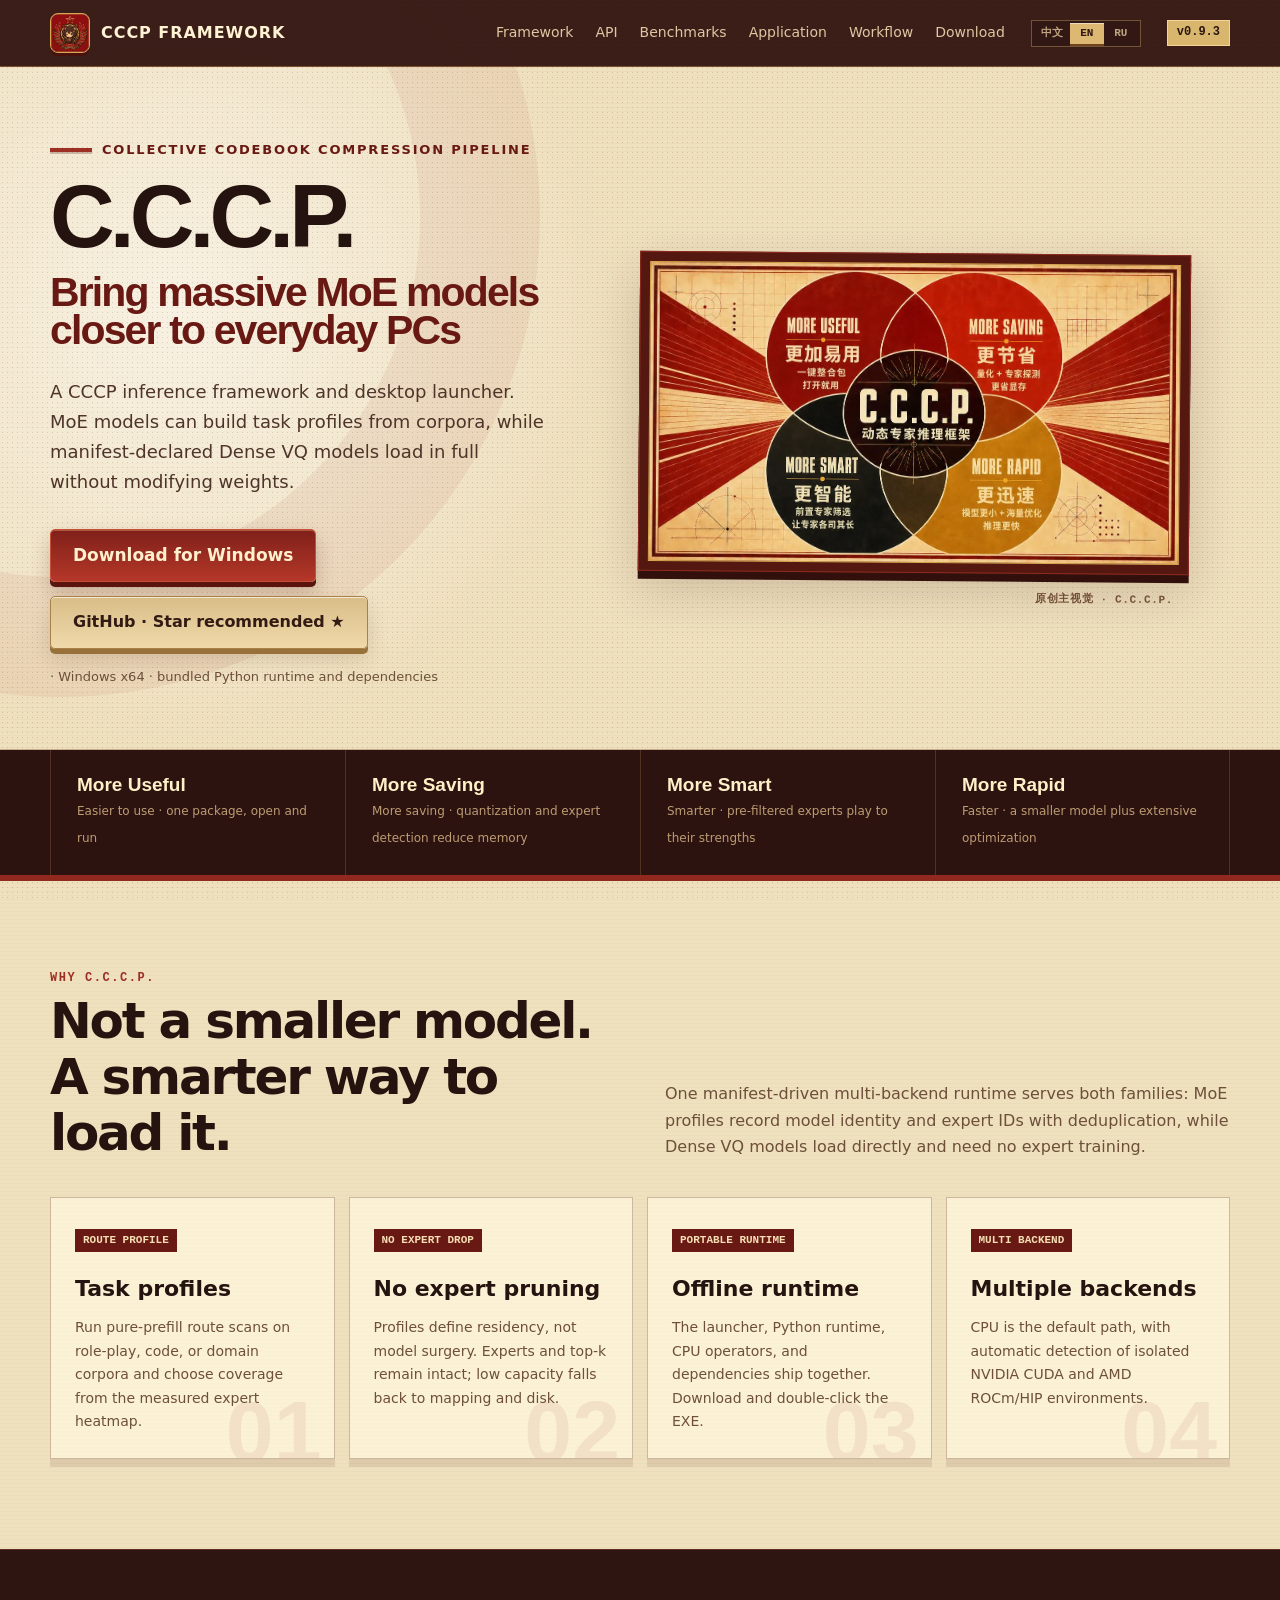
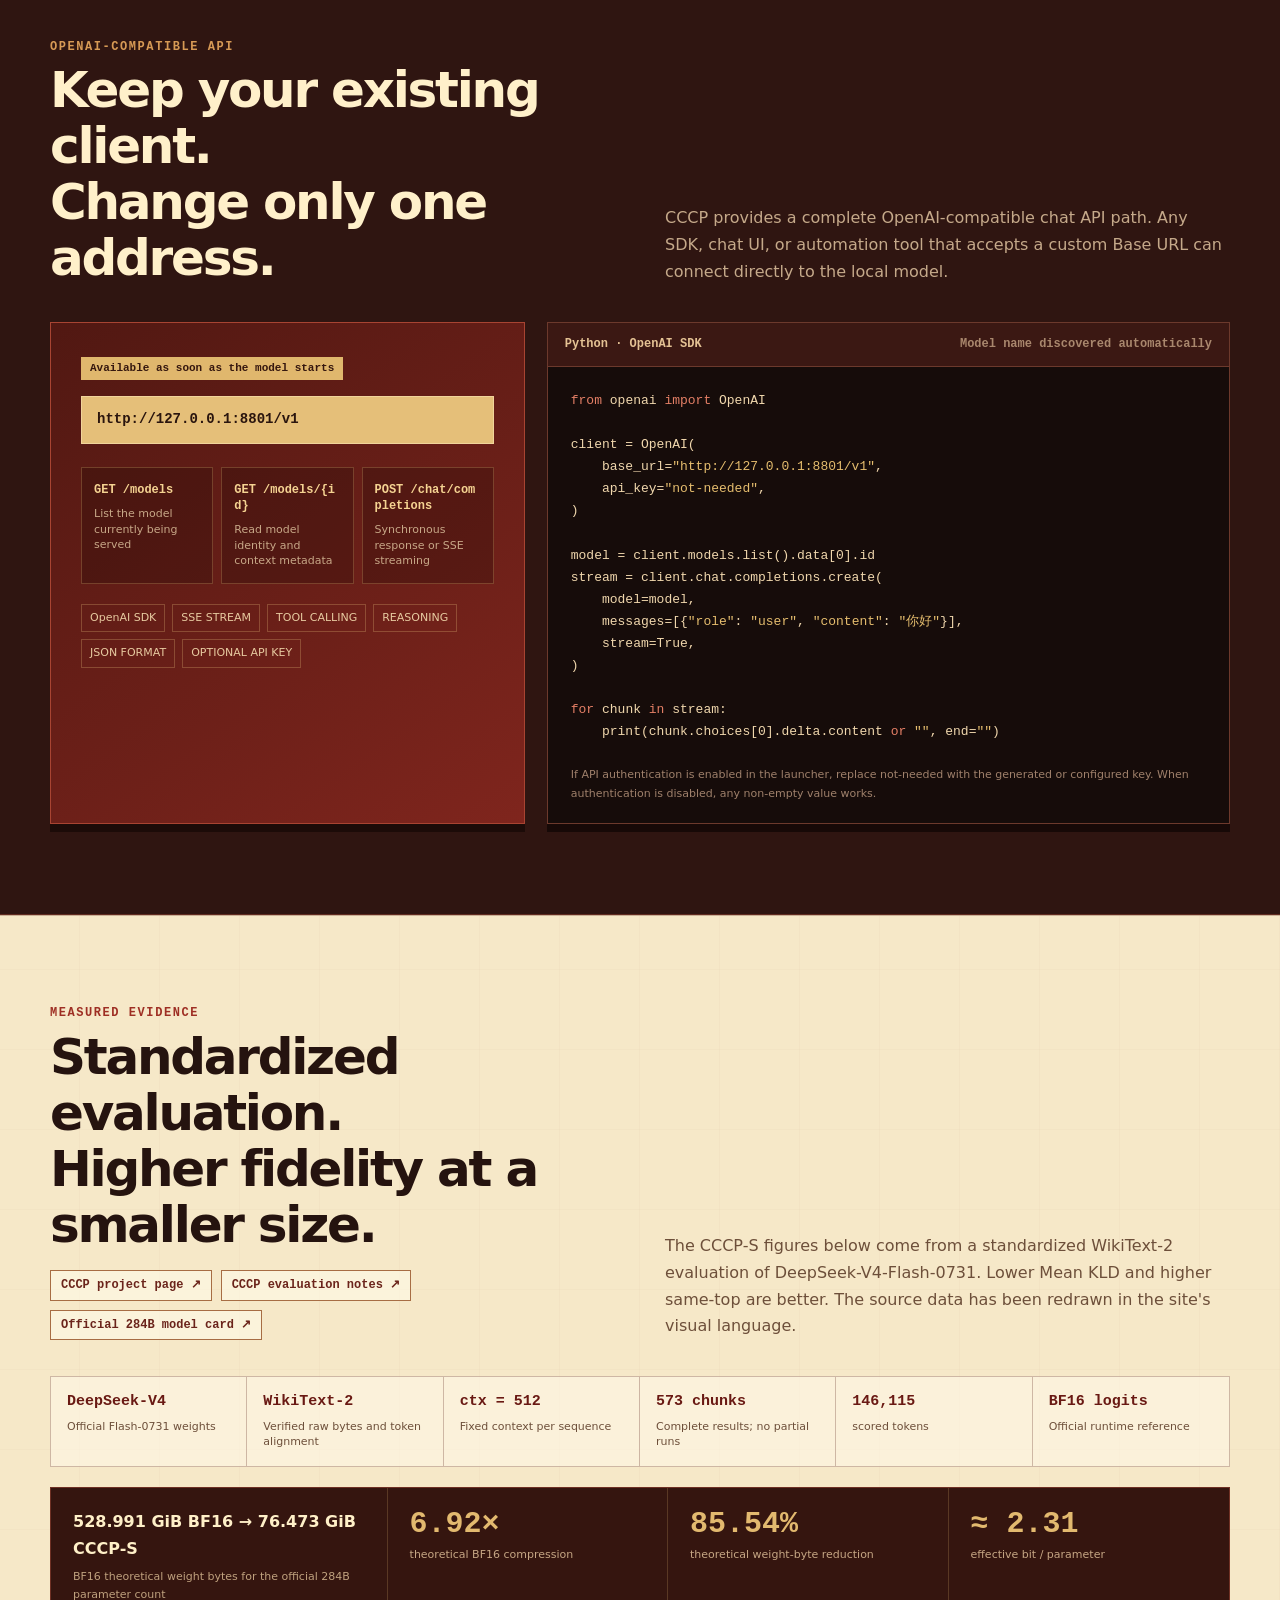
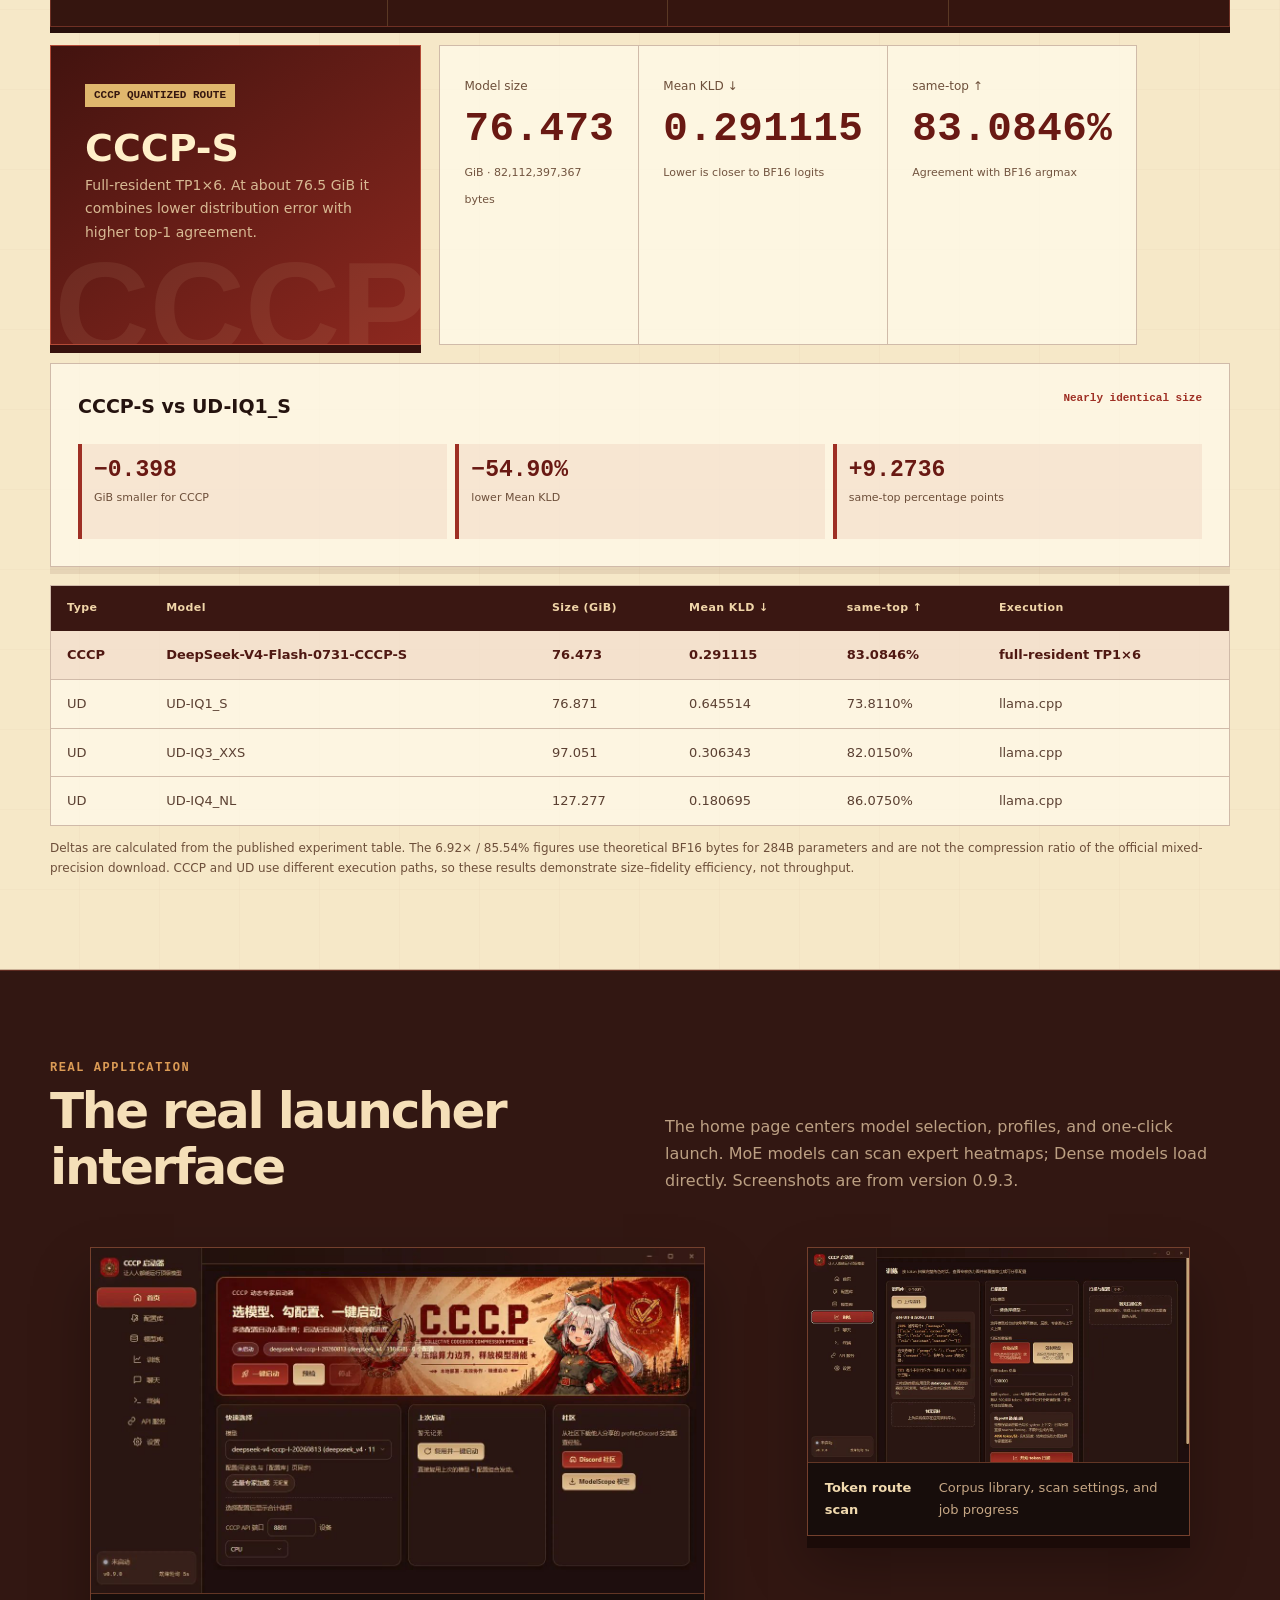
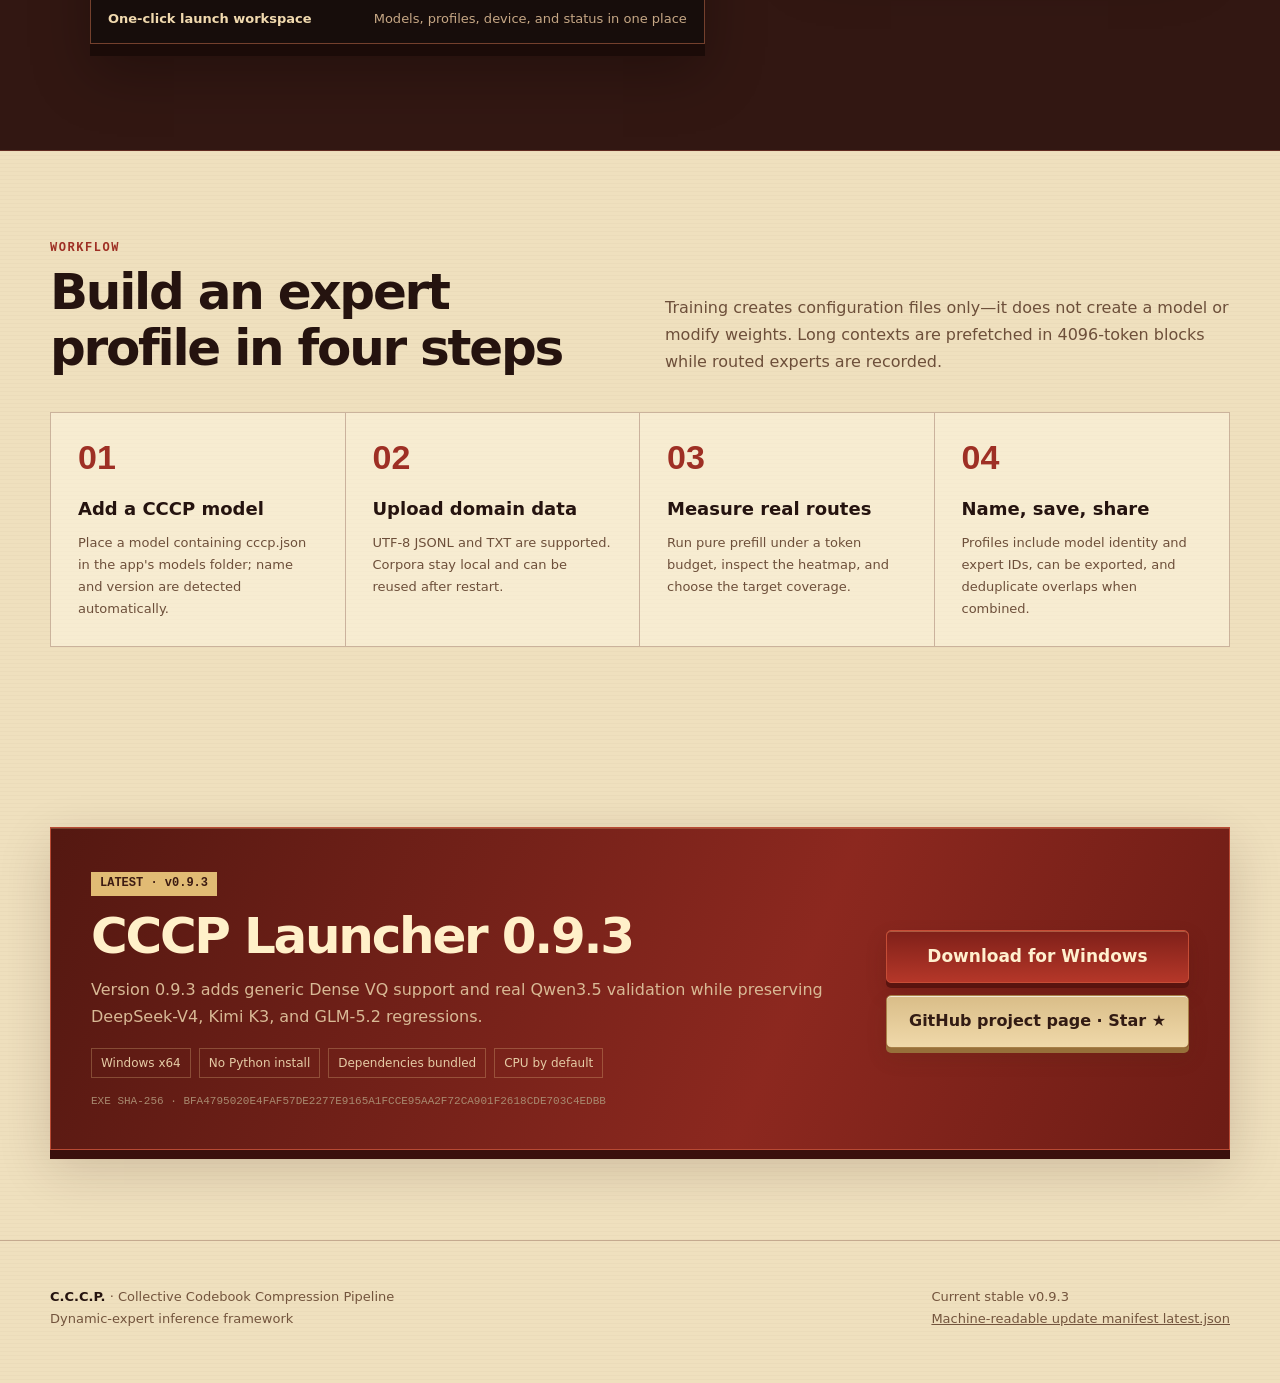
==== 官网/index.html @ 0f13b061 "feat: add manifest-driven dense VQ runtime and 0.9.3 release" ====
<!doctype html>
<html lang="zh-CN">
<head>
  <meta charset="utf-8">
  <meta name="viewport" content="width=device-width,initial-scale=1">
  <meta name="theme-color" content="#7c2018">
  <meta name="description" content="CCCP 动态专家推理框架：让低端设备更高效地运行大型 MoE 模型。">
  <link rel="icon" type="image/png" href="./assets/cccp-icon.png">
  <title>CCCP · 动态专家推理框架</title>
  <style>
    :root {
      --paper: #efe0be;
      --paper-2: #dfc793;
      --ink: #25130f;
      --muted: #6d4f3a;
      --red: #9e2f24;
      --red-dark: #691913;
      --red-bright: #bb3c2d;
      --gold: #c99a43;
      --line: rgba(91, 33, 24, .28);
      --panel: rgba(255, 247, 222, .72);
      --shadow: 0 18px 48px rgba(54, 20, 14, .18);
    }
    * { box-sizing: border-box; }
    html { scroll-behavior: smooth; }
    body {
      margin: 0;
      position: relative;
      isolation: isolate;
      color: var(--ink);
      background:
        radial-gradient(circle at 14% 5%, rgba(255,255,255,.58), transparent 27rem),
        repeating-linear-gradient(0deg, rgba(75,34,21,.024) 0 1px, transparent 1px 4px),
        var(--paper);
      font-family: "Microsoft YaHei UI", "PingFang SC", "Noto Sans CJK SC", system-ui, sans-serif;
      line-height: 1.68;
      min-width: 320px;
    }
    body::before {
      content: "";
      position: fixed;
      inset: 0;
      pointer-events: none;
      opacity: .18;
      background-image: radial-gradient(#5b2b20 .45px, transparent .7px);
      background-size: 5px 5px;
      mix-blend-mode: multiply;
      z-index: 0;
    }
    body > * { position: relative; z-index: 1; }
    a { color: inherit; }
    img { display: block; max-width: 100%; height: auto; }
    button, a { -webkit-tap-highlight-color: transparent; }
    .wrap { width: min(1180px, calc(100% - 40px)); margin: 0 auto; }
    .topbar {
      position: sticky;
      top: 0;
      z-index: 10;
      color: #fff3d4;
      background: rgba(48, 18, 14, .94);
      border-bottom: 1px solid rgba(212, 157, 75, .42);
      backdrop-filter: blur(14px);
    }
    .topbar .wrap { height: 66px; display: flex; align-items: center; gap: 26px; }
    .brand { display: flex; align-items: center; gap: 11px; font-weight: 900; letter-spacing: .06em; text-decoration: none; }
    .brand-icon { width: 40px; height: 40px; object-fit: cover; border-radius: 8px; border: 1px solid #d6a659; box-shadow: inset 0 1px #e8a26b, 0 3px 0 #48110e; }
    .nav { display: flex; gap: 22px; margin-left: auto; }
    .nav a { color: #dec7a2; font-size: 14px; text-decoration: none; }
    .nav a:hover { color: #fff4d6; }
    .top-version { color: #2b170f; background: #d9b66e; border: 1px solid #f2d496; padding: 4px 9px; font: 700 12px/1.3 ui-monospace, monospace; }
    .lang-switch { display: flex; padding: 2px; border: 1px solid rgba(217,182,110,.38); background: rgba(0,0,0,.16); }
    .lang-btn { min-width: 34px; padding: 5px 7px; border: 0; color: #bfa481; background: transparent; font: 800 11px/1 ui-monospace, monospace; cursor: pointer; }
    .lang-btn:hover { color: #fff0c8; }
    .lang-btn.active { color: #32160f; background: #ddb873; box-shadow: inset 0 1px rgba(255,255,255,.5), 0 2px 0 #71431f; }

    .hero { position: relative; isolation: isolate; overflow: hidden; padding: 72px 0 62px; border-bottom: 1px solid var(--line); }
    .hero::after {
      content: ""; position: absolute; width: 720px; height: 720px; left: -420px; top: -330px;
      z-index: 0; border-radius: 50%; border: 120px solid rgba(158,47,36,.07); pointer-events: none;
    }
    .hero-grid { position: relative; z-index: 1; display: grid; grid-template-columns: .88fr 1.12fr; align-items: center; gap: 54px; }
    .eyebrow { display: flex; align-items: center; gap: 10px; margin: 0 0 14px; color: var(--red-dark); font-size: 13px; font-weight: 900; letter-spacing: .14em; text-transform: uppercase; }
    .eyebrow::before { content: ""; width: 42px; height: 4px; background: var(--red); box-shadow: 0 2px 0 rgba(81,20,14,.25); }
    h1 { margin: 0; font-size: clamp(52px, 7vw, 94px); line-height: .92; letter-spacing: -.055em; font-family: Impact, "Microsoft YaHei UI", sans-serif; }
    h1 span { display: block; margin-top: 17px; color: var(--red-dark); font-family: "Microsoft YaHei UI", sans-serif; font-size: clamp(28px, 3.2vw, 43px); letter-spacing: -.045em; }
    .lead { margin: 27px 0 0; max-width: 590px; color: #4e3429; font-size: 18px; }
    .hero-actions { position: relative; z-index: 2; display: flex; flex-wrap: wrap; align-items: stretch; gap: 14px; margin-top: 31px; }
    .btn {
      position: relative; z-index: 2; isolation: isolate;
      display: inline-flex; min-height: 53px; align-items: center; justify-content: center; gap: 10px;
      padding: 0 22px; border: 1px solid; border-radius: 5px; font-weight: 900; text-decoration: none;
      transition: transform .16s ease, filter .16s ease, box-shadow .16s ease;
    }
    .btn:hover { transform: translateY(-1px); filter: brightness(1.04); }
    .btn:active { transform: translateY(2px); box-shadow: none; }
    .btn.primary {
      min-width: 250px; color: #fff0ce; border-color: #c64d36;
      background: linear-gradient(#7f2019, #b53729);
      box-shadow: inset 0 1px rgba(255,194,137,.35), 0 5px 0 #59140f, 0 10px 20px rgba(77,19,14,.24);
      font-size: 17px;
    }
    .btn.secondary {
      color: #321b13; border-color: #a88048;
      background: linear-gradient(#d9bd88, #f0d9aa);
      box-shadow: inset 0 1px rgba(255,255,255,.65), 0 5px 0 #97703a, 0 10px 20px rgba(77,44,18,.16);
    }
    .download-note { display: flex; flex-wrap: wrap; align-items: center; gap: 10px; margin-top: 17px; color: var(--muted); font-size: 13px; }
    .code {
      padding: 3px 9px; border: 1px dashed #9c6d36; background: rgba(255,248,224,.66); color: #5e241b;
      font: 800 13px/1.5 ui-monospace, "Cascadia Mono", monospace; cursor: pointer;
    }
    .poster-frame { position: relative; padding: 9px; background: #551810; border: 1px solid #8c2b20; box-shadow: var(--shadow), 0 8px 0 #32100c; transform: rotate(.45deg); }
    .poster-frame::before { content: "原创主视觉 · C.C.C.P."; position: absolute; right: 14px; bottom: -32px; color: #73503a; font: 700 11px/1 ui-monospace, monospace; letter-spacing: .06em; }
    .poster-frame img { width: 100%; height: auto; object-fit: contain; border: 1px solid #d5a64d; }

    .metric-strip { background: #2c130f; color: #f2d7a9; border-bottom: 6px solid #91291f; }
    .metric-grid { display: grid; grid-template-columns: repeat(4,1fr); }
    .metric { padding: 24px 26px; border-left: 1px solid rgba(226,178,100,.2); }
    .metric:last-child { border-right: 1px solid rgba(226,178,100,.2); }
    .metric b { display: block; color: #fff0c8; font: 900 19px/1.2 "Microsoft YaHei UI", sans-serif; }
    .metric span { color: #bd9c73; font-size: 12px; }

    section { padding: 90px 0; }
    .section-head { display: grid; grid-template-columns: 1fr 1fr; gap: 50px; align-items: end; margin-bottom: 36px; }
    .section-kicker { color: var(--red); font: 900 12px/1.2 ui-monospace, monospace; letter-spacing: .13em; }
    h2 { margin: 8px 0 0; font-size: clamp(30px, 4vw, 50px); line-height: 1.12; letter-spacing: -.045em; }
    .section-head p { margin: 0; color: var(--muted); }

    .feature-grid { display: grid; grid-template-columns: repeat(4,1fr); gap: 14px; }
    .feature {
      position: relative; min-height: 245px; padding: 27px 24px 24px; overflow: hidden;
      background: var(--panel); border: 1px solid var(--line); box-shadow: 0 8px 0 rgba(95,42,24,.11);
    }
    .feature::after { content: attr(data-index); position: absolute; right: 12px; bottom: -16px; color: rgba(145,41,31,.08); font: 900 86px/1 Impact, sans-serif; }
    .feature .tag { display: inline-block; padding: 3px 8px; color: #f6dfb5; background: var(--red-dark); font: 800 11px/1.5 ui-monospace, monospace; }
    .feature h3 { margin: 19px 0 8px; font-size: 22px; }
    .feature p { margin: 0; color: var(--muted); font-size: 14px; }

    .api-section { color: #f4ddb5; background: #2f1511; border-block: 1px solid #602a20; }
    .api-section .section-kicker { color: #d79a55; }
    .api-section .section-head p { color: #c5a98a; }
    .api-section h2 { color: #fff0ca; }
    .api-layout { display: grid; grid-template-columns: .82fr 1.18fr; gap: 22px; align-items: stretch; }
    .api-summary { padding: 30px; background: linear-gradient(145deg,#511812,#7f251d); border: 1px solid #a84432; box-shadow: 0 8px 0 #1c0b08; }
    .api-summary .tag { display: inline-block; padding: 4px 9px; color: #35170f; background: #e0b76d; font: 900 11px/1.4 ui-monospace,monospace; }
    .api-base { display: block; margin: 16px 0 23px; padding: 13px 15px; overflow-x: auto; color: #2a150e; background: #e5bf79; border: 1px solid #f1d49b; font: 900 14px/1.4 ui-monospace,"Cascadia Mono",monospace; white-space: nowrap; }
    .api-endpoints { display: grid; grid-template-columns: repeat(3,1fr); gap: 8px; }
    .api-endpoint { min-height: 112px; padding: 14px 12px; background: rgba(31,8,6,.28); border: 1px solid rgba(235,192,121,.25); }
    .api-endpoint code { display: block; color: #f5d392; font: 900 12px/1.35 ui-monospace,"Cascadia Mono",monospace; word-break: break-all; }
    .api-endpoint span { display: block; margin-top: 8px; color: #c7a787; font-size: 11px; line-height: 1.4; }
    .api-tags { display: flex; flex-wrap: wrap; gap: 7px; margin-top: 20px; }
    .api-tags span { padding: 4px 8px; color: #e7caa0; border: 1px solid rgba(229,191,121,.28); font-size: 11px; }
    .api-code { min-width: 0; overflow: hidden; background: #160c0a; border: 1px solid #6c392c; box-shadow: 0 8px 0 #170907; }
    .api-code-head { display: flex; align-items: center; justify-content: space-between; gap: 20px; padding: 13px 17px; color: #e4c294; background: #3b1813; border-bottom: 1px solid #6c392c; font: 800 12px/1.4 ui-monospace,monospace; }
    .api-code-head span:last-child { color: #a9876d; }
    .api-code pre { margin: 0; padding: 23px; overflow: auto; color: #f0d7ad; font: 13px/1.7 "Cascadia Mono",Consolas,monospace; tab-size: 2; }
    .api-code .kw { color: #e47f66; }
    .api-code .str { color: #e5bd6e; }
    .api-note { margin: 0; padding: 0 23px 20px; color: #9f806b; font-size: 11px; }

    .benchmark { position: relative; isolation: isolate; overflow: hidden; background: #f6e8c8; border-block: 1px solid var(--line); }
    .benchmark::before { content: ""; position: absolute; z-index: 0; inset: 0; pointer-events: none; opacity: .2; background: repeating-linear-gradient(90deg, transparent 0 79px, rgba(126,45,29,.12) 79px 80px), repeating-linear-gradient(0deg, transparent 0 79px, rgba(126,45,29,.1) 79px 80px); }
    .benchmark .wrap { position: relative; z-index: 1; }
    .source-links { display: flex; flex-wrap: wrap; gap: 9px; margin-top: 17px; }
    .source-link { position: relative; z-index: 2; display: inline-flex; align-items: center; padding: 6px 10px; color: #6b241b; border: 1px solid #a76d44; background: rgba(255,250,231,.62); font: 800 12px/1.4 ui-monospace, monospace; text-decoration: none; }
    .source-link:hover { background: #fff4d4; }
    .protocol-grid { display: grid; grid-template-columns: repeat(6,1fr); margin-bottom: 20px; border: 1px solid var(--line); background: rgba(255,249,231,.58); }
    .protocol-item { min-height: 86px; padding: 16px; border-right: 1px solid var(--line); }
    .protocol-item:last-child { border-right: 0; }
    .protocol-item b { display: block; color: var(--red-dark); font: 900 15px/1.25 ui-monospace, monospace; }
    .protocol-item span { display: block; margin-top: 7px; color: var(--muted); font-size: 11px; line-height: 1.4; }
    .compression-band { display: grid; grid-template-columns: 1.2fr repeat(3,1fr); margin-bottom: 18px; color: #f5deb3; background: #35150f; border: 1px solid #6f3024; box-shadow: 0 6px 0 #28100c; }
    .compression-intro, .compression-stat { padding: 21px 22px; border-right: 1px solid rgba(225,184,112,.22); }
    .compression-stat:last-child { border-right: 0; }
    .compression-intro b { display: block; color: #fff0c8; font-size: 16px; }
    .compression-intro span { display: block; margin-top: 5px; color: #bfa17e; font-size: 11px; }
    .compression-stat strong { display: block; color: #e2b96f; font: 900 30px/1 Impact,ui-monospace,monospace; }
    .compression-stat span { display: block; margin-top: 7px; color: #c6a684; font-size: 11px; }
    .cccp-result { display: grid; grid-template-columns: .8fr 1.2fr; gap: 18px; align-items: stretch; }
    .cccp-identity { position: relative; min-height: 300px; padding: 34px; overflow: hidden; color: #f7dfaf; background: linear-gradient(145deg,#42130f,#8d281f); border: 1px solid #b34a37; box-shadow: 0 8px 0 #37110d; }
    .cccp-identity::after { content: "CCCP"; position: absolute; right: -8px; bottom: -31px; color: rgba(255,225,173,.08); font: 900 132px/1 Impact,sans-serif; }
    .cccp-identity .alias { display: inline-block; color: #35170f; background: #e0b76d; padding: 4px 9px; font: 900 11px/1.4 ui-monospace,monospace; }
    .cccp-identity h3 { margin: 22px 0 7px; color: #fff0c9; font-size: 38px; line-height: 1; }
    .cccp-identity p { position: relative; z-index: 1; max-width: 400px; margin: 0; color: #d7b993; font-size: 14px; }
    .cccp-metrics { display: grid; grid-template-columns: repeat(3,1fr); border: 1px solid var(--line); background: rgba(255,250,232,.8); }
    .cccp-metric { padding: 30px 24px; border-right: 1px solid var(--line); }
    .cccp-metric:last-child { border-right: 0; }
    .cccp-metric .metric-label { display: block; color: var(--muted); font-size: 12px; }
    .cccp-metric strong { display: block; margin: 13px 0 8px; color: var(--red-dark); font: 900 clamp(26px,3.2vw,44px)/1 Impact,ui-monospace,monospace; letter-spacing: .01em; }
    .cccp-metric small { color: #72543f; font-size: 11px; }
    .compare-grid { display: grid; grid-template-columns: 1fr; gap: 18px; margin-top: 18px; }
    .compare-card { padding: 27px; background: rgba(255,250,233,.76); border: 1px solid var(--line); box-shadow: 0 7px 0 rgba(94,42,24,.1); }
    .compare-head { display: flex; align-items: start; justify-content: space-between; gap: 20px; margin-bottom: 22px; }
    .compare-head h3 { margin: 0; font-size: 19px; }
    .compare-head span { color: var(--red); font: 900 11px/1.3 ui-monospace,monospace; text-align: right; }
    .delta-list { display: grid; grid-template-columns: repeat(3,1fr); gap: 8px; }
    .delta { min-height: 95px; padding: 14px 12px; border-left: 4px solid var(--red); background: rgba(177,58,41,.08); }
    .delta b { display: block; color: var(--red-dark); font: 900 23px/1.1 ui-monospace,monospace; }
    .delta span { display: block; margin-top: 7px; color: var(--muted); font-size: 11px; line-height: 1.35; }
    .data-table-wrap { margin-top: 18px; overflow-x: auto; border: 1px solid var(--line); background: rgba(255,250,233,.76); }
    .data-table { width: 100%; min-width: 760px; border-collapse: collapse; font-size: 13px; }
    .data-table th { padding: 13px 16px; color: #f0d5a8; background: #3a1712; text-align: left; font-size: 11px; letter-spacing: .04em; }
    .data-table td { padding: 13px 16px; border-bottom: 1px solid var(--line); color: #5b4032; }
    .data-table tr:last-child td { border-bottom: 0; }
    .data-table tr.highlight td { color: #4f1812; background: rgba(169,48,35,.1); font-weight: 800; }
    .metric-good { color: #8b2118; font-weight: 900; }
    .data-footnote { margin: 12px 0 0; color: var(--muted); font-size: 12px; }

    .showcase { background: #321712; color: #f5dfb8; border-block: 1px solid #602a20; }
    .showcase .section-kicker { color: #db9b55; }
    .showcase .section-head p { color: #bca083; }
    .shots { display: grid; grid-template-columns: 1.2fr .8fr; gap: 22px; align-items: start; }
    .shot { background: #170d0b; border: 1px solid #74402d; box-shadow: 0 12px 0 #1b0b08, 0 30px 55px rgba(0,0,0,.28); }
    .shot img { width: 100%; }
    .shot figcaption { display: flex; justify-content: space-between; gap: 18px; padding: 14px 17px; color: #c6a785; font-size: 13px; border-top: 1px solid #623625; }
    .shot figcaption b { color: #f1d9ae; }

    .flow { display: grid; grid-template-columns: repeat(4,1fr); border: 1px solid var(--line); background: rgba(255,249,231,.48); }
    .step { min-height: 206px; padding: 27px; border-right: 1px solid var(--line); }
    .step:last-child { border-right: 0; }
    .step-num { display: block; color: var(--red); font: 900 34px/1 Impact, sans-serif; }
    .step h3 { margin: 20px 0 8px; font-size: 18px; }
    .step p { margin: 0; color: var(--muted); font-size: 13px; }

    .release-card {
      display: grid; grid-template-columns: 1fr auto; gap: 36px; align-items: center; padding: 40px;
      color: #f5dfb8; background: linear-gradient(112deg,#541811,#8c281f 62%,#6d1c15); border: 1px solid #b84a34;
      box-shadow: inset 0 1px rgba(255,197,131,.25), 0 9px 0 #3a100c, var(--shadow);
    }
    .release-version { display: inline-block; margin-bottom: 12px; color: #3c1b12; background: #e1bb74; padding: 4px 9px; font: 900 12px/1.3 ui-monospace, monospace; }
    .release-card h2 { margin: 0; color: #fff0c9; }
    .release-card p { margin: 13px 0 0; color: #d8b995; }
    .release-meta { margin-top: 17px; display: flex; flex-wrap: wrap; gap: 8px; }
    .release-meta span { padding: 4px 9px; border: 1px solid rgba(238,200,139,.28); color: #e5cba5; font-size: 12px; }
    .release-actions { display: grid; gap: 12px; min-width: 250px; }
    .release-actions .btn { width: 100%; }
    .sha { margin-top: 15px; color: #a8896f; font: 11px/1.5 ui-monospace, monospace; word-break: break-all; }

    footer { padding: 45px 0 54px; color: #73543d; border-top: 1px solid var(--line); font-size: 13px; }
    .footer-row { display: flex; justify-content: space-between; gap: 30px; }
    .footer-row strong { color: var(--ink); }
    .toast { position: fixed; left: 50%; bottom: 26px; z-index: 30; transform: translate(-50%,20px); padding: 9px 15px; color: #fff0d1; background: #32130f; border: 1px solid #a34331; opacity: 0; pointer-events: none; transition: .2s; }
    .toast.show { opacity: 1; transform: translate(-50%,0); }

    @media (max-width: 980px) {
      .hero-grid, .section-head, .shots, .api-layout { grid-template-columns: 1fr; }
      .hero-copy { max-width: 720px; }
      .feature-grid { grid-template-columns: repeat(2,1fr); }
      .protocol-grid { grid-template-columns: repeat(3,1fr); }
      .compression-band { grid-template-columns: repeat(3,1fr); }
      .compression-intro { grid-column: 1/-1; border-right: 0; border-bottom: 1px solid rgba(225,184,112,.22); }
      .protocol-item:nth-child(3) { border-right: 0; }
      .protocol-item:nth-child(-n+3) { border-bottom: 1px solid var(--line); }
      .cccp-result { grid-template-columns: 1fr; }
      .flow { grid-template-columns: repeat(2,1fr); }
      .step:nth-child(2) { border-right: 0; }
      .step:nth-child(-n+2) { border-bottom: 1px solid var(--line); }
      .metric-grid { grid-template-columns: repeat(2,1fr); }
      .release-card { grid-template-columns: 1fr; }
      .release-actions { min-width: 0; grid-template-columns: repeat(2,1fr); }
    }
    @media (max-width: 680px) {
      .wrap { width: min(100% - 24px, 1180px); }
      .topbar .wrap { height: 58px; }
      .nav { display: none; }
      .lang-switch { margin-left: auto; }
      .top-version { display: none; }
      .hero { padding: 48px 0; }
      .hero-grid { gap: 38px; }
      .lead { font-size: 16px; }
      .hero-actions, .release-actions { display: grid; grid-template-columns: 1fr; }
      .btn, .btn.primary { width: 100%; min-width: 0; }
      .metric-grid, .feature-grid, .flow { grid-template-columns: 1fr; }
      .protocol-grid, .cccp-metrics, .compare-grid, .delta-list, .api-endpoints { grid-template-columns: 1fr; }
      .compression-band { grid-template-columns: 1fr; }
      .compression-intro { grid-column: auto; }
      .compression-intro, .compression-stat { border-right: 0; border-bottom: 1px solid rgba(225,184,112,.22); }
      .compression-stat:last-child { border-bottom: 0; }
      .protocol-item, .protocol-item:nth-child(3) { border-right: 0; border-bottom: 1px solid var(--line); }
      .cccp-metric { border-right: 0; border-bottom: 1px solid var(--line); }
      .cccp-metric:last-child, .protocol-item:last-child { border-bottom: 0; }
      .metric { border-right: 1px solid rgba(226,178,100,.2); border-bottom: 1px solid rgba(226,178,100,.2); }
      .step, .step:nth-child(2) { border-right: 0; border-bottom: 1px solid var(--line); }
      section { padding: 66px 0; }
      .release-card { padding: 27px 21px; }
      .footer-row { display: grid; }
    }
  </style>
</head>
<body>
  <header class="topbar">
    <div class="wrap">
      <a class="brand" href="#top" aria-label="CCCP"><img class="brand-icon" src="./assets/cccp-icon.png" alt="CCCP" width="40" height="40"><span>CCCP FRAMEWORK</span></a>
      <nav class="nav" aria-label="Navigation">
        <a href="#framework" data-i18n="navFramework">框架能力</a><a href="#api" data-i18n="navApi">API 接入</a><a href="#evidence" data-i18n="navEvidence">实验数据</a><a href="#screens" data-i18n="navScreens">应用实图</a><a href="#workflow" data-i18n="navWorkflow">使用流程</a><a href="#download" data-i18n="navDownload">下载</a>
      </nav>
      <div class="lang-switch" role="group" aria-label="Language"><button class="lang-btn" type="button" data-lang="zh">中文</button><button class="lang-btn" type="button" data-lang="en">EN</button><button class="lang-btn" type="button" data-lang="ru">RU</button></div>
      <span class="top-version" id="topVersion">v0.9.3</span>
    </div>
  </header>

  <main id="top">
    <section class="hero">
      <div class="wrap hero-grid">
        <div class="hero-copy">
          <p class="eyebrow">COLLECTIVE CODEBOOK COMPRESSION PIPELINE</p>
          <h1>C.C.C.P.<span data-i18n="heroTitle">让大型 MoE 模型离普通电脑更近</span></h1>
          <p class="lead" data-i18n="heroLead">动态专家推理框架与桌面启动器。依据任务语料生成可分享的专家配置，在不删减专家、不改动模型权重的前提下，让真正需要的专家常驻并保持完整路由能力。</p>
          <div class="hero-actions">
            <a class="btn primary download-link" href="https://pan.baidu.com/s/14ichCAsXKZMUQInIwIfQcA?pwd=cccp" target="_blank" rel="noopener" data-i18n="downloadWindows">立即下载 Windows 版</a>
            <a class="btn secondary" href="https://github.com/Value99/CCCP.git" target="_blank" rel="noopener" data-i18n="githubStar">GitHub · 推荐 Star ★</a>
          </div>
          <div class="download-note"><span id="downloadCode"><span data-i18n="codeLabel">百度网盘提取码</span><button class="code" id="copyCode" type="button">cccp</button></span><span data-i18n="packageNote">· Windows x64 · 独立 Python 与依赖已随包提供</span></div>
        </div>
        <figure class="poster-frame"><img src="./assets/cccp-banner.jpg" alt="C.C.C.P. four framework advantages retro poster" width="1279" height="720" decoding="async" fetchpriority="high"></figure>
      </div>
    </section>

    <div class="metric-strip" aria-label="Framework highlights">
      <div class="wrap metric-grid">
        <div class="metric"><b>More Useful</b><span data-i18n="metricUseful">更加易用 · 一键包，打开就用</span></div>
        <div class="metric"><b>More Saving</b><span data-i18n="metricSaving">更节省 · 量化与专家探测，更省显存</span></div>
        <div class="metric"><b>More Smart</b><span data-i18n="metricSmart">更智能 · 前置筛选，让专家各司其长</span></div>
        <div class="metric"><b>More Rapid</b><span data-i18n="metricRapid">更迅速 · 模型更小，海量优化加速</span></div>
      </div>
    </div>

    <section id="framework">
      <div class="wrap">
        <header class="section-head"><div><div class="section-kicker">WHY C.C.C.P.</div><h2 data-i18n-html="frameworkTitle">不是缩小模型，<br>而是更聪明地装载它</h2></div><p data-i18n="frameworkLead">CCCP 把“模型权重”和“任务配置”分开：配置记录模型名、版本、指纹和专家编号，便于分享、组合与复现；相同专家自动去重，完整专家集合仍然保留可路由。</p></header>
        <div class="feature-grid">
          <article class="feature" data-index="01"><span class="tag">ROUTE PROFILE</span><h3 data-i18n="feature1Title">任务专用配置</h3><p data-i18n="feature1Text">使用角色扮演、代码或其他领域语料进行纯 prefill 路由扫描，依据命中热力图选择覆盖范围。</p></article>
          <article class="feature" data-index="02"><span class="tag">NO EXPERT DROP</span><h3 data-i18n="feature2Title">不删减专家</h3><p data-i18n="feature2Text">配置决定常驻专家集合，但不会裁剪模型权重或修改 top-k；容量不足时自动退到映射与磁盘兜底。</p></article>
          <article class="feature" data-index="03"><span class="tag">PORTABLE RUNTIME</span><h3 data-i18n="feature3Title">离线环境</h3><p data-i18n="feature3Text">启动器、Python 运行时、CPU 算子与依赖统一封装。用户下载后双击 EXE，无需另装 Python。</p></article>
          <article class="feature" data-index="04"><span class="tag">MULTI BACKEND</span><h3 data-i18n="feature4Title">多环境探测</h3><p data-i18n="feature4Text">CPU 为默认路径，并可按机器自动探测 NVIDIA CUDA 与 AMD ROCm/HIP 独立推理环境。</p></article>
        </div>
      </div>
    </section>

    <section class="api-section" id="api">
      <div class="wrap">
        <header class="section-head"><div><div class="section-kicker">OPENAI-COMPATIBLE API</div><h2 data-i18n-html="apiTitle">现有客户端不用重写，<br>只需替换一个地址</h2></div><p data-i18n="apiLead">CCCP 提供完整的 OpenAI 兼容聊天 API 链路。任何允许自定义 Base URL 的 SDK、聊天前端或自动化工具，都可以直接连接本机模型。</p></header>
        <div class="api-layout">
          <article class="api-summary">
            <span class="tag" data-i18n="apiReady">启动模型后即可使用</span>
            <code class="api-base">http://127.0.0.1:8801/v1</code>
            <div class="api-endpoints">
              <div class="api-endpoint"><code>GET /models</code><span data-i18n="apiModels">列出当前已经启动的模型</span></div>
              <div class="api-endpoint"><code>GET /models/{id}</code><span data-i18n="apiModelDetail">读取模型标识和上下文信息</span></div>
              <div class="api-endpoint"><code>POST /chat/completions</code><span data-i18n="apiChat">同步响应或 SSE 流式生成</span></div>
            </div>
            <div class="api-tags"><span>OpenAI SDK</span><span>SSE STREAM</span><span>TOOL CALLING</span><span>REASONING</span><span>JSON FORMAT</span><span>OPTIONAL API KEY</span></div>
          </article>
          <article class="api-code">
            <div class="api-code-head"><span data-i18n="apiCodeTitle">Python · OpenAI SDK</span><span data-i18n="apiCodeHint">模型名自动读取</span></div>
            <pre><code><span class="kw">from</span> openai <span class="kw">import</span> OpenAI

client = OpenAI(
    base_url=<span class="str">"http://127.0.0.1:8801/v1"</span>,
    api_key=<span class="str">"not-needed"</span>,
)

model = client.models.list().data[0].id
stream = client.chat.completions.create(
    model=model,
    messages=[{<span class="str">"role"</span>: <span class="str">"user"</span>, <span class="str">"content"</span>: <span class="str">"你好"</span>}],
    stream=True,
)

<span class="kw">for</span> chunk <span class="kw">in</span> stream:
    print(chunk.choices[0].delta.content <span class="kw">or</span> <span class="str">""</span>, end=<span class="str">""</span>)</code></pre>
            <p class="api-note" data-i18n="apiKeyNote">如果在启动器中启用了 API 鉴权，请把 not-needed 替换为启动器生成或设置的 Key。未启用鉴权时使用任意非空值即可。</p>
          </article>
        </div>
      </div>
    </section>

    <section class="benchmark" id="evidence">
      <div class="wrap">
        <header class="section-head"><div><div class="section-kicker">MEASURED EVIDENCE</div><h2 data-i18n-html="evidenceTitle">标准化评测验证，<br>更小体积保持更高保真度</h2><div class="source-links"><a class="source-link" href="https://github.com/Value99/CCCP" target="_blank" rel="noopener" data-i18n="sourceRepo">CCCP 项目主页 ↗</a><a class="source-link" href="https://github.com/Value99/CCCP#标准化实验数据" target="_blank" rel="noopener" data-i18n="sourceReadme">CCCP 评测说明 ↗</a><a class="source-link" href="https://huggingface.co/deepseek-ai/DeepSeek-V4-Flash" target="_blank" rel="noopener" data-i18n="sourceModel">官方 284B 模型卡 ↗</a></div></div><p data-i18n="evidenceLead">以下 CCCP-S 数字来自 DeepSeek-V4-Flash-0731 的 WikiText-2 标准化评测；Mean KLD 越低越好，same-top 越高越好。所有数据已按官网视觉重新制表。</p></header>

        <div class="protocol-grid" aria-label="Evaluation protocol">
          <div class="protocol-item"><b>DeepSeek-V4</b><span data-i18n="protocolModel">官方 Flash-0731 权重</span></div>
          <div class="protocol-item"><b>WikiText-2</b><span data-i18n="protocolDataset">校验原始字节与 token 对齐</span></div>
          <div class="protocol-item"><b>ctx = 512</b><span data-i18n="protocolContext">每条序列固定上下文</span></div>
          <div class="protocol-item"><b>573 chunks</b><span data-i18n="protocolChunks">完整结果，无中途样本</span></div>
          <div class="protocol-item"><b>146,115</b><span data-i18n="protocolTokens">计分 token</span></div>
          <div class="protocol-item"><b>BF16 logits</b><span data-i18n="protocolReference">官方 runtime 参考</span></div>
        </div>

        <div class="compression-band" aria-label="Compression ratio">
          <div class="compression-intro"><b>528.991 GiB BF16 → 76.473 GiB CCCP-S</b><span data-i18n="compressionBasis">以官方 284B 参数量的 BF16 理论权重字节数为基线</span></div>
          <div class="compression-stat"><strong>6.92×</strong><span data-i18n="compressionRatio">理论 BF16 压缩比</span></div>
          <div class="compression-stat"><strong>85.54%</strong><span data-i18n="spaceReduction">理论权重字节减少</span></div>
          <div class="compression-stat"><strong>≈ 2.31</strong><span data-i18n="effectiveBpw">有效 bit / parameter</span></div>
        </div>

        <div class="cccp-result">
          <article class="cccp-identity"><span class="alias">CCCP QUANTIZED ROUTE</span><h3>CCCP-S</h3><p data-i18n="cccpIntro">完整常驻 TP1×6 路径。在约 76.5 GiB 的体积下，同时取得更低的分布偏差与更高的 top-1 对齐率。</p></article>
          <div class="cccp-metrics">
            <div class="cccp-metric"><span class="metric-label" data-i18n="sizeLabel">模型体积</span><strong>76.473</strong><small>GiB · 82,112,397,367 bytes</small></div>
            <div class="cccp-metric"><span class="metric-label">Mean KLD ↓</span><strong>0.291115</strong><small data-i18n="kldNote">越低越接近 BF16 参考分布</small></div>
            <div class="cccp-metric"><span class="metric-label">same-top ↑</span><strong>83.0846%</strong><small data-i18n="topNote">与 BF16 argmax 一致率</small></div>
          </div>
        </div>

        <div class="compare-grid">
          <article class="compare-card"><div class="compare-head"><h3>CCCP-S vs UD-IQ1_S</h3><span data-i18n="nearSize">近乎相同体积</span></div><div class="delta-list"><div class="delta"><b>−0.398</b><span data-i18n="deltaSize">GiB，CCCP 更小</span></div><div class="delta"><b>−54.90%</b><span data-i18n="deltaKld">Mean KLD 降幅</span></div><div class="delta"><b>+9.2736</b><span data-i18n="deltaTop">same-top 百分点</span></div></div></article>
        </div>

        <div class="data-table-wrap"><table class="data-table"><thead><tr><th data-i18n="tableType">类型</th><th data-i18n="tableModel">模型</th><th data-i18n="tableSize">大小 (GiB)</th><th>Mean KLD ↓</th><th>same-top ↑</th><th data-i18n="tableExec">执行方式</th></tr></thead><tbody>
          <tr class="highlight"><td>CCCP</td><td>DeepSeek-V4-Flash-0731-CCCP-S</td><td>76.473</td><td class="metric-good">0.291115</td><td class="metric-good">83.0846%</td><td>full-resident TP1×6</td></tr>
          <tr><td>UD</td><td>UD-IQ1_S</td><td>76.871</td><td>0.645514</td><td>73.8110%</td><td>llama.cpp</td></tr>
          <tr><td>UD</td><td>UD-IQ3_XXS</td><td>97.051</td><td>0.306343</td><td>82.0150%</td><td>llama.cpp</td></tr>
          <tr><td>UD</td><td>UD-IQ4_NL</td><td>127.277</td><td>0.180695</td><td>86.0750%</td><td>llama.cpp</td></tr>
        </tbody></table></div>
        <p class="data-footnote" data-i18n="dataCaveat">对比值由公开实验表计算。6.92× 与 85.54% 以 284B 参数的 BF16 理论字节数为基线，不等同于官方混合精度下载包压缩率；CCCP 与 UD 的执行路径不同，因此本组数据用于证明“体积—保真度”优势，不作为吞吐速度结论。</p>
      </div>
    </section>

    <section class="showcase" id="screens">
      <div class="wrap">
        <header class="section-head"><div><div class="section-kicker">REAL APPLICATION</div><h2 data-i18n="screensTitle">这是启动器真实界面</h2></div><p data-i18n="screensLead">首页聚焦模型、配置与一键启动；MoE 可扫描专家热力图，Dense 模型则直接完整加载。截图来自 0.9.3 本地运行版本。</p></header>
        <div class="shots">
          <figure class="shot"><img src="./assets/launcher-home.jpg" alt="CCCP launcher home" width="1280" height="720" loading="lazy" decoding="async"><figcaption><b data-i18n="shot1Title">一键启动工作台</b><span data-i18n="shot1Text">模型、配置、设备与状态集中管理</span></figcaption></figure>
          <figure class="shot"><img src="./assets/launcher-training.jpg" alt="CCCP route training" width="1280" height="720" loading="lazy" decoding="async"><figcaption><b data-i18n="shot2Title">Token 路由扫描</b><span data-i18n="shot2Text">语料库、扫描配置与任务进度</span></figcaption></figure>
        </div>
      </div>
    </section>

    <section id="workflow">
      <div class="wrap">
        <header class="section-head"><div><div class="section-kicker">WORKFLOW</div><h2 data-i18n="workflowTitle">四步建立你的专家配置</h2></div><p data-i18n="workflowLead">这里的“训练”只生成配置文件，不生成新模型，也不修改原始权重。超长上下文按 4096 token 块执行 prefill，并持续记录各层路由专家。</p></header>
        <div class="flow">
          <article class="step"><span class="step-num">01</span><h3 data-i18n="step1Title">放入 CCCP 模型</h3><p data-i18n="step1Text">将含 cccp.json 的模型目录放入应用 models 文件夹，启动器自动识别模型与版本。</p></article>
          <article class="step"><span class="step-num">02</span><h3 data-i18n="step2Title">上传领域语料</h3><p data-i18n="step2Text">支持 UTF-8 JSONL / TXT；语料保存在本地，可在下一次启动时继续复用。</p></article>
          <article class="step"><span class="step-num">03</span><h3 data-i18n="step3Title">扫描真实路由</h3><p data-i18n="step3Text">按 token 预算完成纯 prefill，查看专家热力图并拖动覆盖率估算配置体积。</p></article>
          <article class="step"><span class="step-num">04</span><h3 data-i18n="step4Title">命名、保存、分享</h3><p data-i18n="step4Text">配置带模型名、版本、指纹与专家编号，可导出分享，也可多选并自动去重合并。</p></article>
        </div>
      </div>
    </section>

    <section id="download"><div class="wrap"><div class="release-card"><div><span class="release-version" id="releaseVersion">LATEST · v0.9.2</span><h2 id="releaseTitle" data-i18n="releaseTitle">CCCP 启动器 0.9.2</h2><p data-i18n="releaseSummary">0.9.2 修复 Windows CUDA 批量传输崩溃，并完善离线算子编译缓存、GPU 分级卸载与桌面进程管理。</p><div class="release-meta"><span>Windows x64</span><span data-i18n="noPython">无需安装 Python</span><span data-i18n="depsBundled">依赖随包提供</span><span data-i18n="cpuDefault">默认 CPU 推理</span></div><div class="sha">EXE SHA-256 · <span id="releaseSha">696A72F3200BEAA023C53164F236BD2185DC30486D31F2288500681C0093EC10</span></div></div><div class="release-actions"><a class="btn primary download-link" href="https://github.com/Value99/CCCP/releases/tag/v0.9.2" target="_blank" rel="noopener" data-i18n="downloadWindows">立即下载 Windows 版</a><a class="btn secondary" href="https://github.com/Value99/CCCP.git" target="_blank" rel="noopener" data-i18n="viewSource">GitHub 项目主页 · Star ★</a></div></div></div></section>
  </main>

  <footer><div class="wrap footer-row"><div><strong>C.C.C.P.</strong> · Collective Codebook Compression Pipeline<br><span data-i18n="footerFramework">动态专家推理框架</span></div><div><span data-i18n="stableVersion">当前稳定版</span> <span id="footerVersion">v0.9.2</span><br><a href="latest.json" data-i18n="machineManifest">机器可读更新清单 latest.json</a></div></div></footer>
  <div class="toast" id="toast" role="status" aria-live="polite">提取码已复制：cccp</div>

  <script>
    (() => {
      const fallback = { version: "0.9.3", download: { url: "https://github.com/Value99/CCCP/releases/tag/v0.9.3", extraction_code: "" }, launcher: { sha256: "BFA4795020E4FAF57DE2277E9165A1FCCE95AA2F72CA901F2618CDE703C4EDBB" } };
      let currentRelease = fallback;
      const i18n = {
        zh: {
          navFramework:"框架能力",navEvidence:"实验数据",navScreens:"应用实图",navWorkflow:"使用流程",navDownload:"下载",heroTitle:"让大型 MoE 模型离普通电脑更近",heroLead:"动态专家推理框架与桌面启动器。依据任务语料生成可分享的专家配置，在不删减专家、不改动模型权重的前提下，让真正需要的专家常驻并保持完整路由能力。",downloadWindows:"立即下载 Windows 版",githubStar:"GitHub · 推荐 Star ★",codeLabel:"百度网盘提取码",packageNote:"· Windows x64 · 独立 Python 与依赖已随包提供",metricUseful:"更加易用 · 一键包，打开就用",metricSaving:"更节省 · 重复专家只计算一次",metricSmart:"更智能 · 由真实路由热力图规划",metricRapid:"更迅速 · 码本缓存与 CPU 算子加速",frameworkTitle:"不是缩小模型，<br>而是更聪明地装载它",frameworkLead:"CCCP 把“模型权重”和“任务配置”分开：配置记录模型名、版本、指纹和专家编号，便于分享、组合与复现；相同专家自动去重，完整专家集合仍然保留可路由。",feature1Title:"任务专用配置",feature1Text:"使用角色扮演、代码或其他领域语料进行纯 prefill 路由扫描，依据命中热力图选择覆盖范围。",feature2Title:"不删减专家",feature2Text:"配置决定常驻专家集合，但不会裁剪模型权重或修改 top-k；容量不足时自动退到映射与磁盘兜底。",feature3Title:"离线环境",feature3Text:"启动器、Python 运行时、CPU 算子与依赖统一封装。用户下载后双击 EXE，无需另装 Python。",feature4Title:"多环境探测",feature4Text:"CPU 为默认路径，并可按机器自动探测 NVIDIA CUDA 与 AMD ROCm/HIP 独立推理环境。",evidenceTitle:"不是概念图，<br>是 146,115 token 的完整结果",sourceRepo:"CCCP 项目主页 ↗",sourceReadme:"CCCP 评测说明 ↗",sourceModel:"官方 284B 模型卡 ↗",evidenceLead:"以下 CCCP-S 数字来自 DeepSeek-V4-Flash-0731 的 WikiText-2 标准化评测；Mean KLD 越低越好，same-top 越高越好。所有数据已按官网视觉重新制表。",protocolModel:"官方 Flash-0731 权重",protocolDataset:"校验原始字节与 token 对齐",protocolContext:"每条序列固定上下文",protocolChunks:"完整结果，无中途样本",protocolTokens:"计分 token",protocolReference:"官方 runtime 参考",compressionBasis:"以官方 284B 参数量的 BF16 理论权重字节数为基线",compressionRatio:"理论 BF16 压缩比",spaceReduction:"理论权重字节减少",effectiveBpw:"有效 bit / parameter",cccpIntro:"完整常驻 TP1×6 路径。在约 76.5 GiB 的体积下，同时取得更低的分布偏差与更高的 top-1 对齐率。",sizeLabel:"模型体积",kldNote:"越低越接近 BF16 参考分布",topNote:"与 BF16 argmax 一致率",nearSize:"近乎相同体积",smallerSize:"CCCP 少 1.046 GiB",deltaSize:"GiB，CCCP 更小",deltaKld:"Mean KLD 降幅",deltaTop:"same-top 百分点",tableType:"类型",tableModel:"模型",tableSize:"大小 (GiB)",tableExec:"执行方式",dataCaveat:"对比值由公开表格计算。6.92× 与 85.54% 以 284B 参数的 BF16 理论字节数为基线，不等同于官方混合精度下载包压缩率；CCCP 与 UD 的执行路径不同，因此本组数据用于证明“体积—保真度”优势，不作为吞吐速度结论。",sourceProof:"查看用户提供的原始实验截图",sourceCaption:"原始表格保留完整实验协议、字节数、Mean KLD、same-top 与执行方式，便于逐项复核。",screensTitle:"这是启动器真实界面",screensLead:"首页聚焦“选模型、勾配置、一键启动”；训练页按 token 扫描语料并输出专家热力图。截图来自 0.9.2 本地运行版本。",shot1Title:"一键启动工作台",shot1Text:"模型、配置、设备与状态集中管理",shot2Title:"Token 路由扫描",shot2Text:"语料库、扫描配置与任务进度",workflowTitle:"四步建立你的专家配置",workflowLead:"这里的“训练”只生成配置文件，不生成新模型，也不修改原始权重。超长上下文按 4096 token 块执行 prefill，并持续记录各层路由专家。",step1Title:"放入 CCCP 模型",step1Text:"将含 cccp.json 的模型目录放入应用 models 文件夹，启动器自动识别模型与版本。",step2Title:"上传领域语料",step2Text:"支持 UTF-8 JSONL / TXT；语料保存在本地，可在下一次启动时继续复用。",step3Title:"扫描真实路由",step3Text:"按 token 预算完成纯 prefill，查看专家热力图并拖动覆盖率估算配置体积。",step4Title:"命名、保存、分享",step4Text:"配置带模型名、版本、指纹与专家编号，可导出分享，也可多选并自动去重合并。",releaseTitle:"CCCP 启动器 {version}",releaseSummary:"0.9.2 修复 Windows CUDA 批量传输崩溃，并完善离线算子编译缓存、GPU 分级卸载与桌面进程管理。",noPython:"无需安装 Python",depsBundled:"依赖随包提供",cpuDefault:"默认 CPU 推理",baiduDownload:"下载 Windows 版",viewSource:"GitHub 项目主页 · Star ★",footerFramework:"动态专家推理框架",stableVersion:"当前稳定版",machineManifest:"机器可读更新清单 latest.json",toast:"下载页已打开"
        },
        en: {
          navFramework:"Framework",navEvidence:"Benchmarks",navScreens:"Application",navWorkflow:"Workflow",navDownload:"Download",heroTitle:"Bring massive MoE models closer to everyday PCs",heroLead:"A dynamic-expert inference framework and desktop launcher. Build shareable expert profiles from task corpora, keep the complete routing space, and load the experts that matter without pruning experts or modifying model weights.",downloadWindows:"Download for Windows",githubStar:"GitHub · Star recommended ★",codeLabel:"Baidu extraction code",packageNote:"· Windows x64 · bundled Python runtime and dependencies",metricUseful:"Easier to use · one package, open and run",metricSaving:"Duplicate experts counted once",metricSmart:"Planned from real routing heatmaps",metricRapid:"Codebook cache and CPU operators",frameworkTitle:"Not a smaller model.<br>A smarter way to load it.",frameworkLead:"CCCP separates model weights from task profiles. Every profile records model name, version, fingerprint, and expert IDs for sharing and reproducibility. Overlapping experts are deduplicated while the full routing space remains available.",feature1Title:"Task profiles",feature1Text:"Run pure-prefill route scans on role-play, code, or domain corpora and choose coverage from the measured expert heatmap.",feature2Title:"No expert pruning",feature2Text:"Profiles define residency, not model surgery. Experts and top-k remain intact; low capacity falls back to mapping and disk.",feature3Title:"Offline runtime",feature3Text:"The launcher, Python runtime, CPU operators, and dependencies ship together. Download and double-click the EXE.",feature4Title:"Multiple backends",feature4Text:"CPU is the default path, with automatic detection of isolated NVIDIA CUDA and AMD ROCm/HIP environments.",evidenceTitle:"Not a concept chart.<br>A complete 146,115-token result.",sourceRepo:"CCCP project page ↗",sourceReadme:"CCCP evaluation notes ↗",sourceModel:"Official 284B model card ↗",evidenceLead:"The CCCP-S figures below come from a standardized WikiText-2 evaluation of DeepSeek-V4-Flash-0731. Lower Mean KLD and higher same-top are better. The source data has been redrawn in the site's visual language.",protocolModel:"Official Flash-0731 weights",protocolDataset:"Verified raw bytes and token alignment",protocolContext:"Fixed context per sequence",protocolChunks:"Complete results; no partial runs",protocolTokens:"scored tokens",protocolReference:"Official runtime reference",compressionBasis:"BF16 theoretical weight bytes for the official 284B parameter count",compressionRatio:"theoretical BF16 compression",spaceReduction:"theoretical weight-byte reduction",effectiveBpw:"effective bit / parameter",cccpIntro:"Full-resident TP1×6. At about 76.5 GiB it combines lower distribution error with higher top-1 agreement.",sizeLabel:"Model size",kldNote:"Lower is closer to BF16 logits",topNote:"Agreement with BF16 argmax",nearSize:"Nearly identical size",smallerSize:"CCCP is 1.046 GiB smaller",deltaSize:"GiB smaller for CCCP",deltaKld:"lower Mean KLD",deltaTop:"same-top percentage points",tableType:"Type",tableModel:"Model",tableSize:"Size (GiB)",tableExec:"Execution",dataCaveat:"Deltas are calculated from the published table. The 6.92× / 85.54% figures use the theoretical BF16 bytes for 284B parameters and are not the compression ratio of the official mixed-precision download. CCCP and UD use different execution paths, so these results demonstrate size–fidelity efficiency, not throughput.",sourceProof:"View the original benchmark screenshot",sourceCaption:"The source table preserves the protocol, byte counts, Mean KLD, same-top, and execution paths for direct verification.",screensTitle:"The real launcher interface",screensLead:"The home page focuses on model, profile, and one-click launch. The training page scans tokens and produces an expert heatmap. Screenshots are from local version 0.9.2.",shot1Title:"One-click launch workspace",shot1Text:"Models, profiles, device, and status in one place",shot2Title:"Token route scan",shot2Text:"Corpus library, scan settings, and job progress",workflowTitle:"Build an expert profile in four steps",workflowLead:"Training creates configuration files only—it does not create a model or modify weights. Long contexts are prefetched in 4096-token blocks while routed experts are recorded.",step1Title:"Add a CCCP model",step1Text:"Place a model containing cccp.json in the app's models folder; name and version are detected automatically.",step2Title:"Upload domain data",step2Text:"UTF-8 JSONL and TXT are supported. Corpora stay local and can be reused after restart.",step3Title:"Measure real routes",step3Text:"Run pure prefill under a token budget, inspect the heatmap, and choose the target coverage.",step4Title:"Name, save, share",step4Text:"Profiles include model identity and expert IDs, can be exported, and deduplicate overlaps when combined.",releaseTitle:"CCCP Launcher {version}",releaseSummary:"Version 0.9.2 fixes Windows CUDA batch-transfer crashes and improves offline operator caching, GPU fallback, and desktop process management.",noPython:"No Python install",depsBundled:"Dependencies bundled",cpuDefault:"CPU by default",baiduDownload:"Baidu download · cccp",viewSource:"GitHub project page · Star ★",footerFramework:"Dynamic-expert inference framework",stableVersion:"Current stable",machineManifest:"Machine-readable update manifest latest.json",toast:"Extraction code copied: cccp"
        },
        ru: {
          navFramework:"Возможности",navEvidence:"Тесты",navScreens:"Приложение",navWorkflow:"Процесс",navDownload:"Скачать",heroTitle:"Большие MoE-модели — ближе к обычному ПК",heroLead:"Фреймворк динамических экспертов и настольный запускатор. Создавайте переносимые профили по корпусу задачи, сохраняя полное пространство маршрутизации без удаления экспертов и изменения весов модели.",downloadWindows:"Скачать для Windows",githubStar:"GitHub · рекомендуем Star ★",codeLabel:"Код Baidu",packageNote:"· Windows x64 · Python и зависимости включены",metricUseful:"Проще использовать · один пакет, открыть и запустить",metricSaving:"Повторы экспертов считаются один раз",metricSmart:"Планирование по реальной тепловой карте",metricRapid:"Кэш кодбуков и CPU-операторы",frameworkTitle:"Не уменьшать модель.<br>Загружать её умнее.",frameworkLead:"CCCP разделяет веса модели и профили задач. Профиль хранит имя, версию, отпечаток модели и номера экспертов; пересечения удаляются при объединении, а полная маршрутизация сохраняется.",feature1Title:"Профили задач",feature1Text:"Чистый prefill-скан для ролевых, программных и других корпусов с выбором покрытия по тепловой карте экспертов.",feature2Title:"Без удаления экспертов",feature2Text:"Профиль управляет резидентностью, но не меняет top-k и веса. При нехватке памяти включается отображение и диск.",feature3Title:"Автономная среда",feature3Text:"Запускатор, Python, CPU-операторы и зависимости поставляются вместе. Достаточно скачать и открыть EXE.",feature4Title:"Несколько бэкендов",feature4Text:"CPU используется по умолчанию; среды NVIDIA CUDA и AMD ROCm/HIP определяются автоматически.",evidenceTitle:"Не рекламная схема.<br>Полный результат на 146 115 токенах.",sourceRepo:"Страница проекта CCCP ↗",sourceReadme:"Описание оценки CCCP ↗",sourceModel:"Официальная карточка модели 284B ↗",evidenceLead:"Данные CCCP-S получены в стандартизированном тесте DeepSeek-V4-Flash-0731 на WikiText-2. Для Mean KLD меньше — лучше, для same-top больше — лучше. Исходные числа оформлены в едином стиле сайта.",protocolModel:"Официальные веса Flash-0731",protocolDataset:"Проверено совпадение байтов и токенов",protocolContext:"Фиксированный контекст",protocolChunks:"Полный прогон без частичных результатов",protocolTokens:"оцениваемых токенов",protocolReference:"Эталон официального runtime",compressionBasis:"Теоретические BF16-байты для официальных 284 млрд параметров",compressionRatio:"теоретическое сжатие BF16",spaceReduction:"сокращение теоретических байтов весов",effectiveBpw:"эффективных bit / parameter",cccpIntro:"Полностью резидентный TP1×6. При объёме около 76,5 GiB он сочетает меньшую ошибку распределения и большее top-1 совпадение.",sizeLabel:"Размер модели",kldNote:"Меньше — ближе к BF16",topNote:"Совпадение с BF16 argmax",nearSize:"Почти одинаковый размер",smallerSize:"CCCP меньше на 1,046 GiB",deltaSize:"GiB — CCCP меньше",deltaKld:"снижение Mean KLD",deltaTop:"п.п. same-top",tableType:"Тип",tableModel:"Модель",tableSize:"Размер (GiB)",tableExec:"Исполнение",dataCaveat:"Разницы рассчитаны по опубликованной таблице. Значения 6,92× и 85,54% используют теоретический объём BF16 для 284 млрд параметров и не являются сжатием официального mixed-precision архива. Пути CCCP и UD различаются, поэтому данные подтверждают эффективность «размер–точность», а не скорость.",sourceProof:"Открыть исходный снимок результатов",sourceCaption:"В исходной таблице сохранены протокол, число байтов, Mean KLD, same-top и способы исполнения для прямой проверки.",screensTitle:"Реальный интерфейс запускатора",screensLead:"Главная страница объединяет модель, профиль и запуск. Страница обучения сканирует токены и строит тепловую карту экспертов. Снимки сделаны в локальной версии 0.9.2.",shot1Title:"Рабочая область запуска",shot1Text:"Модели, профили, устройство и состояние",shot2Title:"Сканирование маршрутов",shot2Text:"Корпус, параметры скана и ход задачи",workflowTitle:"Профиль экспертов за четыре шага",workflowLead:"«Обучение» создаёт только конфигурацию: новая модель не создаётся, веса не меняются. Длинный контекст обрабатывается блоками по 4096 токенов.",step1Title:"Добавьте модель CCCP",step1Text:"Поместите каталог с cccp.json в папку models — имя и версия определятся автоматически.",step2Title:"Загрузите корпус",step2Text:"Поддерживаются UTF-8 JSONL и TXT. Данные остаются локально и доступны после перезапуска.",step3Title:"Измерьте маршруты",step3Text:"Запустите чистый prefill по бюджету токенов, изучите тепловую карту и выберите покрытие.",step4Title:"Назовите и сохраните",step4Text:"Профиль содержит идентификатор модели и экспертов, экспортируется и устраняет повторы при объединении.",releaseTitle:"Запускатор CCCP {version}",releaseSummary:"Версия 0.9.2 исправляет сбой пакетной передачи CUDA в Windows и улучшает кэш операторов, понижение ёмкости GPU и управление процессами.",noPython:"Python не требуется",depsBundled:"Зависимости включены",cpuDefault:"CPU по умолчанию",baiduDownload:"Скачать с Baidu · cccp",viewSource:"Страница проекта GitHub · Star ★",footerFramework:"Фреймворк динамических экспертов",stableVersion:"Стабильная версия",machineManifest:"Машиночитаемый манифест latest.json",toast:"Код скопирован: cccp"
        }
      };
      Object.assign(i18n.zh, {
        heroLead:"CCCP 推理框架与桌面启动器。MoE 模型可依据任务语料生成专家配置；Dense VQ 模型由清单自动识别并完整加载，均不改动模型权重。",
        frameworkLead:"CCCP 由模型清单驱动同一套多后端运行时：MoE 配置记录模型身份与专家编号并自动去重，Dense VQ 则直接加载完整模型，无需专家训练。",
        screensLead:"首页聚焦模型、配置与一键启动；MoE 可扫描专家热力图，Dense 模型则直接完整加载。截图来自 0.9.3 本地运行版本。",
        releaseSummary:"0.9.3 新增通用 Dense VQ 支持与 Qwen3.5 实模验证，同时保持 DeepSeek-V4、Kimi K3、GLM-5.2 回归通过。",
        metricSaving:"更节省 · 量化与专家探测，更省显存",
        metricSmart:"更智能 · 前置筛选，让专家各司其长",
        metricRapid:"更迅速 · 模型更小，海量优化加速",
        evidenceTitle:"标准化评测验证，<br>更小体积保持更高保真度",
        sourceRepo:"CCCP 项目主页 ↗",
        evidenceLead:"以下 CCCP-S 数字来自 DeepSeek-V4-Flash-0731 的 WikiText-2 标准化评测；Mean KLD 越低越好，same-top 越高越好。所有数据已按官网视觉重新制表。",
        cccpIntro:"完整常驻 TP1×6 路径。在约 76.5 GiB 的体积下，同时取得更低的分布偏差与更高的 top-1 对齐率。",
        dataCaveat:"对比值由公开实验表计算。6.92× 与 85.54% 以 284B 参数的 BF16 理论字节数为基线，不等同于官方混合精度下载包压缩率；CCCP 与 UD 的执行路径不同，因此本组数据用于证明“体积—保真度”优势，不作为吞吐速度结论。",
        navApi:"API 接入",apiTitle:"现有客户端不用重写，<br>只需替换一个地址",apiLead:"CCCP 提供完整的 OpenAI 兼容聊天 API 链路。任何允许自定义 Base URL 的 SDK、聊天前端或自动化工具，都可以直接连接本机模型。",apiReady:"启动模型后即可使用",apiModels:"列出当前已经启动的模型",apiModelDetail:"读取模型标识和上下文信息",apiChat:"同步响应或 SSE 流式生成",apiCodeTitle:"Python · OpenAI SDK",apiCodeHint:"模型名自动读取",apiKeyNote:"如果在启动器中启用了 API 鉴权，请把 not-needed 替换为启动器生成或设置的 Key。未启用鉴权时使用任意非空值即可。"
      });
      Object.assign(i18n.en, {
        heroLead:"A CCCP inference framework and desktop launcher. MoE models can build task profiles from corpora, while manifest-declared Dense VQ models load in full without modifying weights.",
        frameworkLead:"One manifest-driven multi-backend runtime serves both families: MoE profiles record model identity and expert IDs with deduplication, while Dense VQ models load directly and need no expert training.",
        screensLead:"The home page centers model selection, profiles, and one-click launch. MoE models can scan expert heatmaps; Dense models load directly. Screenshots are from version 0.9.3.",
        releaseSummary:"Version 0.9.3 adds generic Dense VQ support and real Qwen3.5 validation while preserving DeepSeek-V4, Kimi K3, and GLM-5.2 regressions.",
        metricSaving:"More saving · quantization and expert detection reduce memory",
        metricSmart:"Smarter · pre-filtered experts play to their strengths",
        metricRapid:"Faster · a smaller model plus extensive optimization",
        evidenceTitle:"Standardized evaluation.<br>Higher fidelity at a smaller size.",
        sourceRepo:"CCCP project page ↗",
        evidenceLead:"The CCCP-S figures below come from a standardized WikiText-2 evaluation of DeepSeek-V4-Flash-0731. Lower Mean KLD and higher same-top are better. The source data has been redrawn in the site's visual language.",
        cccpIntro:"Full-resident TP1×6. At about 76.5 GiB it combines lower distribution error with higher top-1 agreement.",
        dataCaveat:"Deltas are calculated from the published experiment table. The 6.92× / 85.54% figures use theoretical BF16 bytes for 284B parameters and are not the compression ratio of the official mixed-precision download. CCCP and UD use different execution paths, so these results demonstrate size–fidelity efficiency, not throughput.",
        navApi:"API",apiTitle:"Keep your existing client.<br>Change only one address.",apiLead:"CCCP provides a complete OpenAI-compatible chat API path. Any SDK, chat UI, or automation tool that accepts a custom Base URL can connect directly to the local model.",apiReady:"Available as soon as the model starts",apiModels:"List the model currently being served",apiModelDetail:"Read model identity and context metadata",apiChat:"Synchronous response or SSE streaming",apiCodeTitle:"Python · OpenAI SDK",apiCodeHint:"Model name discovered automatically",apiKeyNote:"If API authentication is enabled in the launcher, replace not-needed with the generated or configured key. When authentication is disabled, any non-empty value works."
      });
      Object.assign(i18n.ru, {
        heroLead:"CCCP — среда инференса и настольный запускатор. Для MoE создаются профили по корпусу, а Dense VQ определяется манифестом и загружается целиком без изменения весов.",
        frameworkLead:"Один многоплатформенный runtime управляется манифестом: профили MoE хранят идентификатор модели и экспертов, а Dense VQ загружается напрямую и не требует обучения экспертов.",
        screensLead:"На главной странице находятся модель, профиль и запуск. Для MoE доступна тепловая карта экспертов, Dense загружается напрямую. Снимки версии 0.9.3.",
        releaseSummary:"Версия 0.9.3 добавляет универсальную поддержку Dense VQ и реальную проверку Qwen3.5, сохраняя регрессии DeepSeek-V4, Kimi K3 и GLM-5.2.",
        metricSaving:"Экономнее · квантование и отбор экспертов снижают расход памяти",
        metricSmart:"Умнее · предварительный отбор раскрывает сильные стороны экспертов",
        metricRapid:"Быстрее · меньшая модель и масштабная оптимизация",
        evidenceTitle:"Стандартизированная оценка.<br>Выше точность при меньшем объёме.",
        sourceRepo:"Страница проекта CCCP ↗",
        evidenceLead:"Данные CCCP-S получены в стандартизированном тесте DeepSeek-V4-Flash-0731 на WikiText-2. Для Mean KLD меньше — лучше, для same-top больше — лучше. Исходные числа оформлены в едином стиле сайта.",
        cccpIntro:"Полностью резидентный TP1×6. При объёме около 76,5 GiB он сочетает меньшую ошибку распределения и большее top-1 совпадение.",
        dataCaveat:"Разницы рассчитаны по опубликованной таблице эксперимента. Значения 6,92× и 85,54% используют теоретический объём BF16 для 284 млрд параметров и не являются сжатием официального mixed-precision архива. Пути CCCP и UD различаются, поэтому данные подтверждают эффективность «размер–точность», а не скорость.",
        navApi:"API",apiTitle:"Старый клиент остаётся.<br>Меняется только один адрес.",apiLead:"CCCP предоставляет полный OpenAI-совместимый путь Chat Completions. Любой SDK, чат-интерфейс или инструмент автоматизации с настраиваемым Base URL может подключиться к локальной модели.",apiReady:"Доступно сразу после запуска модели",apiModels:"Список запущенной модели",apiModelDetail:"Идентификатор модели и параметры контекста",apiChat:"Обычный ответ или поток SSE",apiCodeTitle:"Python · OpenAI SDK",apiCodeHint:"Имя модели определяется автоматически",apiKeyNote:"Если в запускаторе включена API-аутентификация, замените not-needed созданным или заданным ключом. Без аутентификации подходит любое непустое значение."
      });
      const preferred = localStorage.getItem("cccp-site-lang") || (navigator.language.toLowerCase().startsWith("ru") ? "ru" : navigator.language.toLowerCase().startsWith("zh") ? "zh" : "en");
      let language = i18n[preferred] ? preferred : "zh";
      const applyLanguage = lang => {
        language = i18n[lang] ? lang : "zh";
        const dict = i18n[language];
        document.documentElement.lang = language === "zh" ? "zh-CN" : language;
        document.querySelectorAll("[data-i18n]").forEach(el => { const value = dict[el.dataset.i18n]; if (value) el.textContent = value.replace("{version}", currentRelease.version); });
        document.querySelectorAll("[data-i18n-html]").forEach(el => { const value = dict[el.dataset.i18nHtml]; if (value) el.innerHTML = value.replace("{version}", currentRelease.version); });
        document.querySelectorAll(".lang-btn").forEach(btn => { const active = btn.dataset.lang === language; btn.classList.toggle("active", active); btn.setAttribute("aria-pressed", String(active)); });
        localStorage.setItem("cccp-site-lang", language);
        document.title = language === "zh" ? "CCCP · 动态专家推理框架" : language === "ru" ? "CCCP · Фреймворк динамических экспертов" : "CCCP · Dynamic Expert Framework";
      };
      const render = data => {
        currentRelease = { ...fallback, ...data, launcher: { ...fallback.launcher, ...(data.launcher || {}) } };
        document.querySelector("#topVersion").textContent = `v${currentRelease.version}`;
        document.querySelector("#releaseVersion").textContent = `LATEST · v${currentRelease.version}`;
        document.querySelector("#footerVersion").textContent = `v${currentRelease.version}`;
        document.querySelector("#releaseSha").textContent = currentRelease.launcher.sha256;
        const download = currentRelease.download || {};
        if (download.url) document.querySelectorAll(".download-link").forEach(link => { link.href = download.url; });
        const extractionCode = String(download.extraction_code || "").trim();
        document.querySelector("#downloadCode").hidden = !extractionCode;
        if (extractionCode) document.querySelector("#copyCode").textContent = extractionCode;
        applyLanguage(language);
      };
      document.querySelectorAll(".lang-btn").forEach(btn => btn.addEventListener("click", () => applyLanguage(btn.dataset.lang)));
      render(fallback);
      fetch("./latest.json", { cache: "no-store" }).then(r => r.ok ? r.json() : Promise.reject()).then(render).catch(() => {});
      document.querySelector("#copyCode").addEventListener("click", async () => {
        const code = String(currentRelease.download?.extraction_code || "").trim();
        if (!code) return;
        try { await navigator.clipboard.writeText(code); } catch (_) {}
        const toast = document.querySelector("#toast"); toast.textContent = i18n[language].toast; toast.classList.add("show"); setTimeout(() => toast.classList.remove("show"), 1600);
      });
    })();
  </script>
</body>
</html>
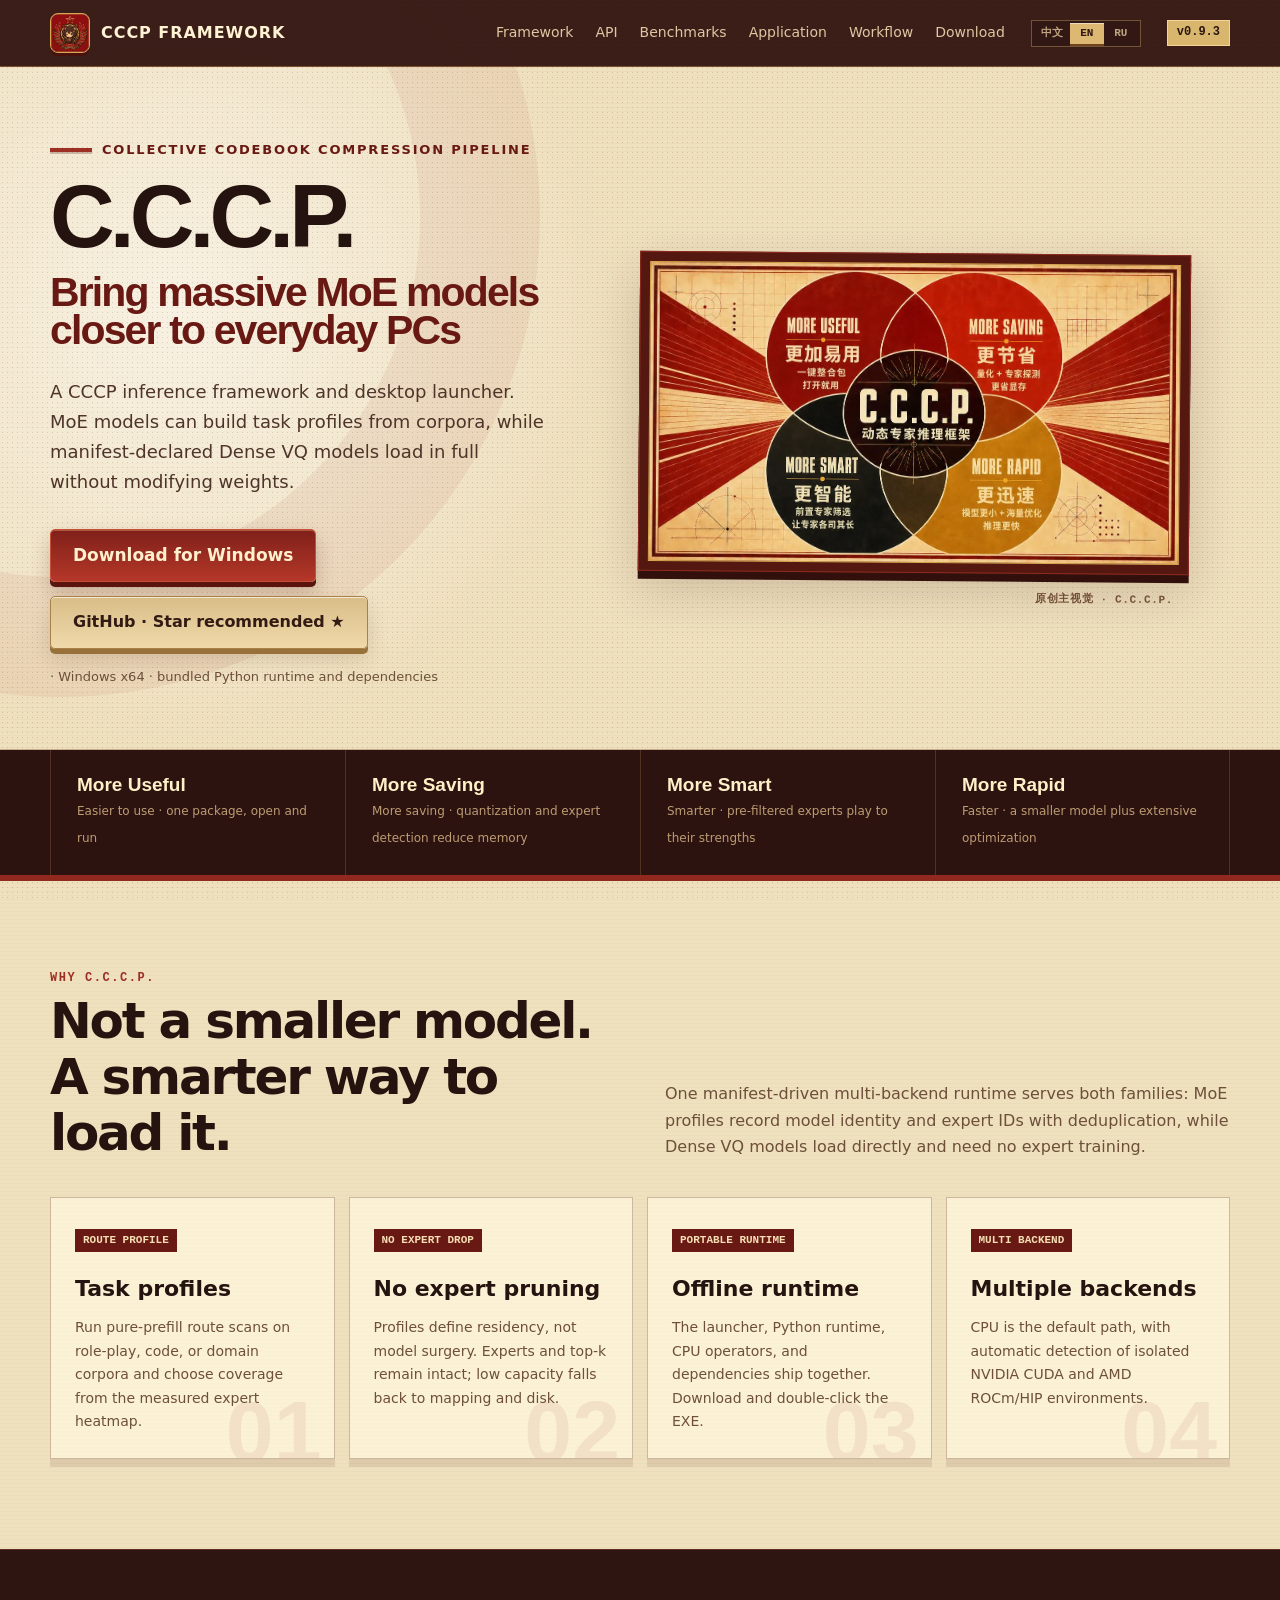
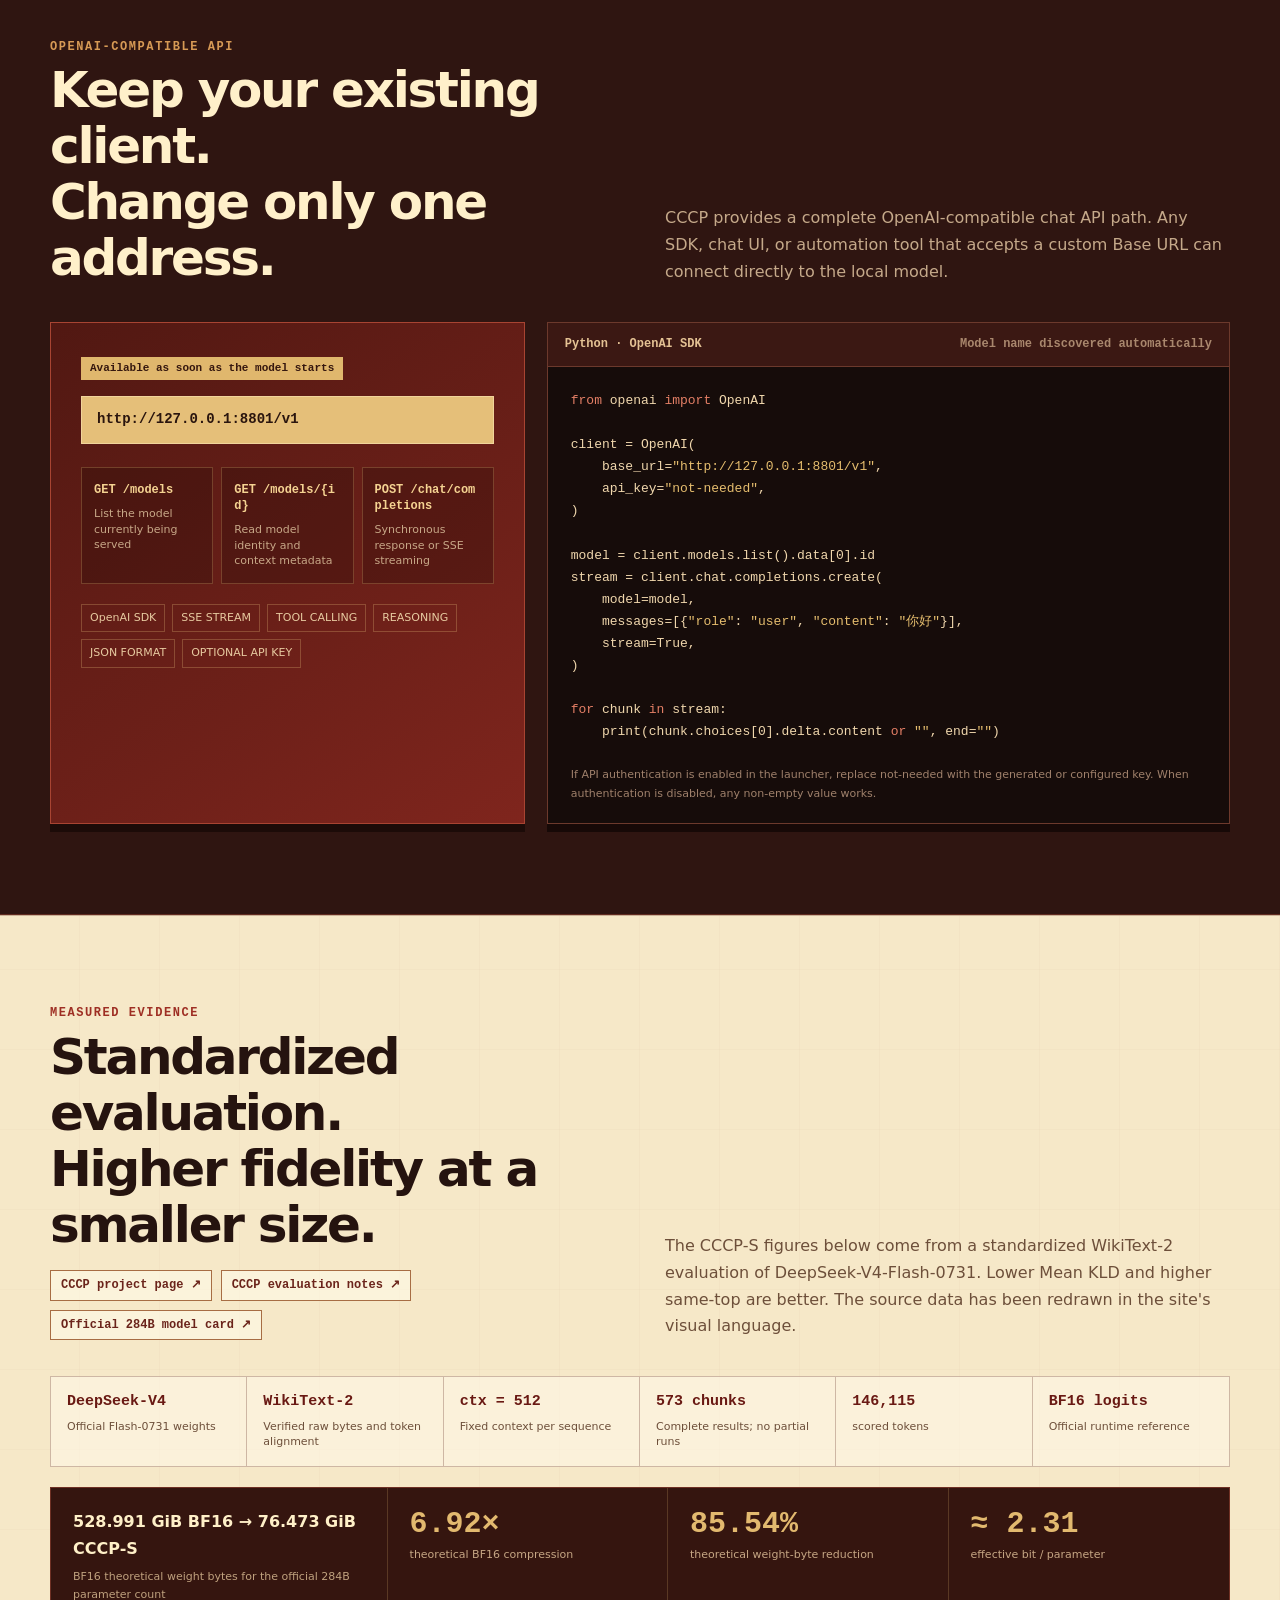
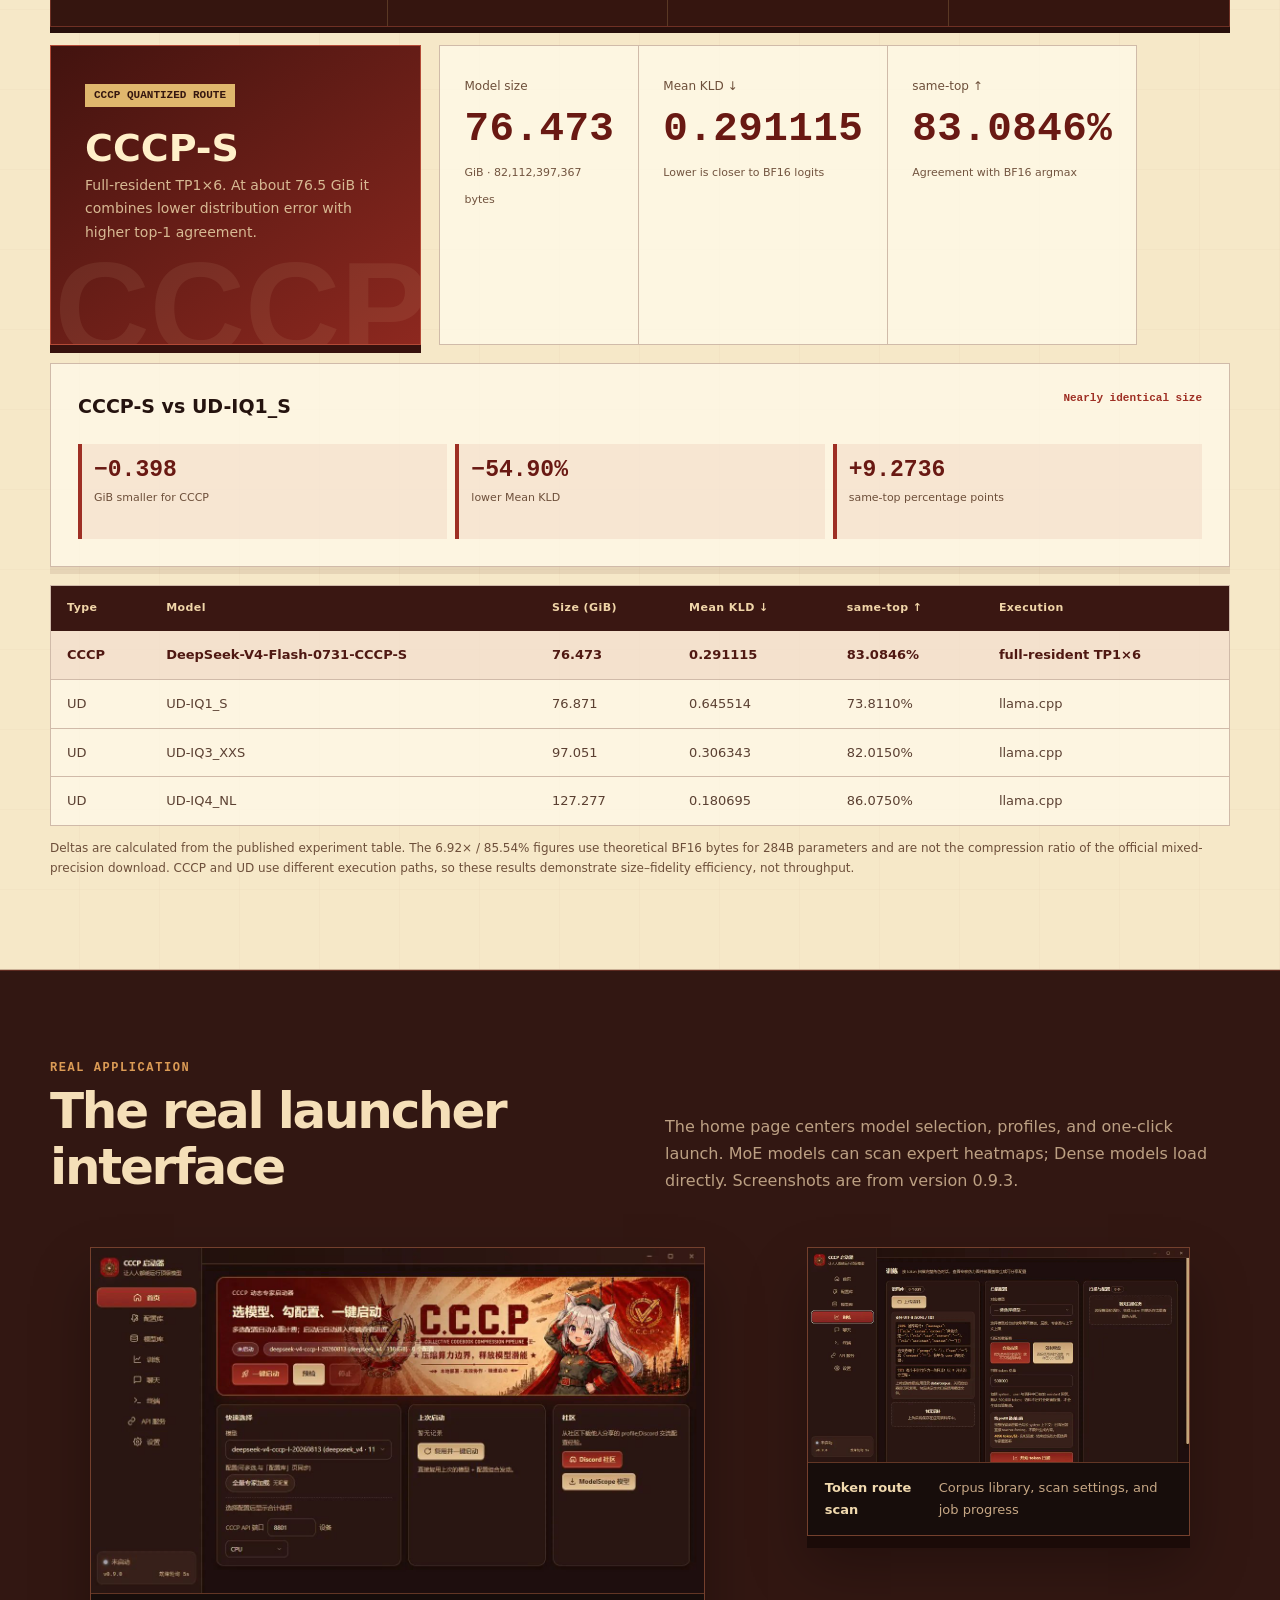
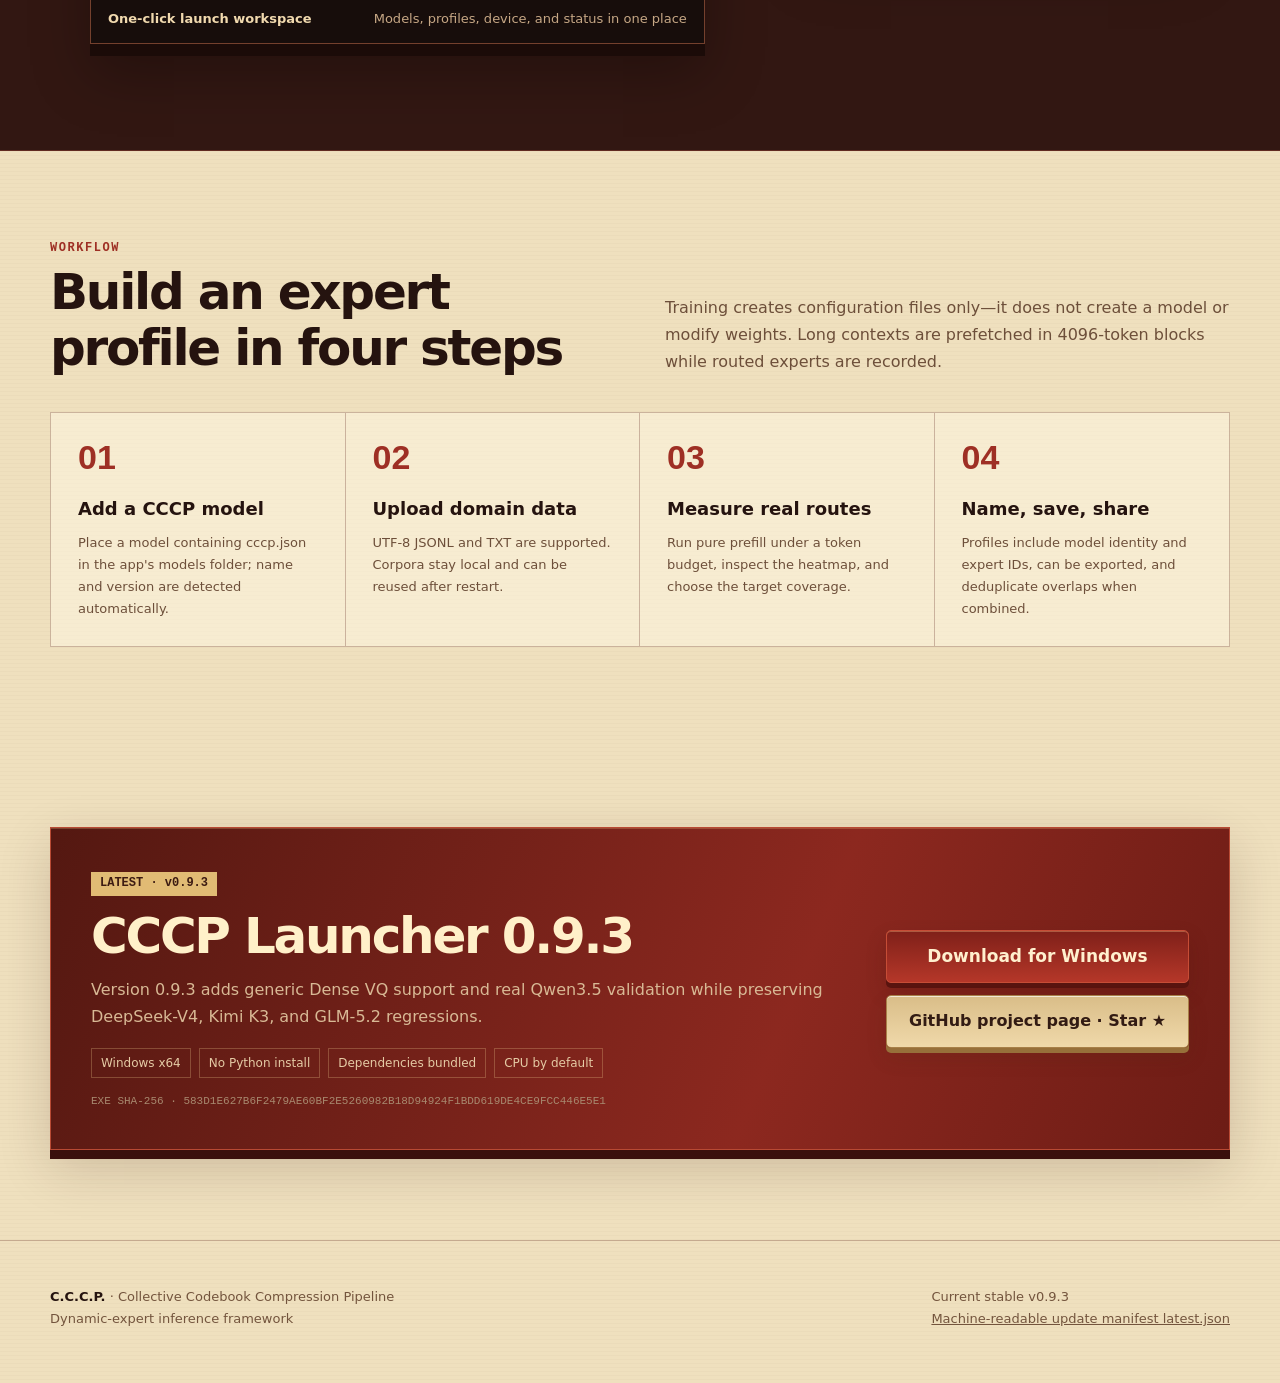
==== commit 34c47144: "release: finalize v0.9.3 assets and metadata" ====
--- a/官网/index.html
+++ b/官网/index.html
@@ -440,25 +440,25 @@
       </div>
     </section>
 
-    <section id="download"><div class="wrap"><div class="release-card"><div><span class="release-version" id="releaseVersion">LATEST · v0.9.2</span><h2 id="releaseTitle" data-i18n="releaseTitle">CCCP 启动器 0.9.2</h2><p data-i18n="releaseSummary">0.9.2 修复 Windows CUDA 批量传输崩溃，并完善离线算子编译缓存、GPU 分级卸载与桌面进程管理。</p><div class="release-meta"><span>Windows x64</span><span data-i18n="noPython">无需安装 Python</span><span data-i18n="depsBundled">依赖随包提供</span><span data-i18n="cpuDefault">默认 CPU 推理</span></div><div class="sha">EXE SHA-256 · <span id="releaseSha">696A72F3200BEAA023C53164F236BD2185DC30486D31F2288500681C0093EC10</span></div></div><div class="release-actions"><a class="btn primary download-link" href="https://github.com/Value99/CCCP/releases/tag/v0.9.2" target="_blank" rel="noopener" data-i18n="downloadWindows">立即下载 Windows 版</a><a class="btn secondary" href="https://github.com/Value99/CCCP.git" target="_blank" rel="noopener" data-i18n="viewSource">GitHub 项目主页 · Star ★</a></div></div></div></section>
+    <section id="download"><div class="wrap"><div class="release-card"><div><span class="release-version" id="releaseVersion">LATEST · v0.9.3</span><h2 id="releaseTitle" data-i18n="releaseTitle">CCCP 启动器 0.9.3</h2><p data-i18n="releaseSummary">0.9.3 合并当前最优 Dense VQ、MTP 与 MoE 推理实现，并完成四类真实模型和桌面 GUI 回归。</p><div class="release-meta"><span>Windows x64</span><span data-i18n="noPython">无需安装 Python</span><span data-i18n="depsBundled">依赖随包提供</span><span data-i18n="cpuDefault">默认 CPU 推理</span></div><div class="sha">EXE SHA-256 · <span id="releaseSha">583D1E627B6F2479AE60BF2E5260982B18D94924F1BDD619DE4CE9FCC446E5E1</span></div></div><div class="release-actions"><a class="btn primary download-link" href="https://github.com/Value99/CCCP/releases/tag/v0.9.3" target="_blank" rel="noopener" data-i18n="downloadWindows">立即下载 Windows 版</a><a class="btn secondary" href="https://github.com/Value99/CCCP.git" target="_blank" rel="noopener" data-i18n="viewSource">GitHub 项目主页 · Star ★</a></div></div></div></section>
   </main>
 
-  <footer><div class="wrap footer-row"><div><strong>C.C.C.P.</strong> · Collective Codebook Compression Pipeline<br><span data-i18n="footerFramework">动态专家推理框架</span></div><div><span data-i18n="stableVersion">当前稳定版</span> <span id="footerVersion">v0.9.2</span><br><a href="latest.json" data-i18n="machineManifest">机器可读更新清单 latest.json</a></div></div></footer>
+  <footer><div class="wrap footer-row"><div><strong>C.C.C.P.</strong> · Collective Codebook Compression Pipeline<br><span data-i18n="footerFramework">动态专家推理框架</span></div><div><span data-i18n="stableVersion">当前稳定版</span> <span id="footerVersion">v0.9.3</span><br><a href="latest.json" data-i18n="machineManifest">机器可读更新清单 latest.json</a></div></div></footer>
   <div class="toast" id="toast" role="status" aria-live="polite">提取码已复制：cccp</div>
 
   <script>
     (() => {
-      const fallback = { version: "0.9.3", download: { url: "https://github.com/Value99/CCCP/releases/tag/v0.9.3", extraction_code: "" }, launcher: { sha256: "BFA4795020E4FAF57DE2277E9165A1FCCE95AA2F72CA901F2618CDE703C4EDBB" } };
+      const fallback = { version: "0.9.3", download: { url: "https://github.com/Value99/CCCP/releases/tag/v0.9.3", extraction_code: "" }, launcher: { sha256: "583D1E627B6F2479AE60BF2E5260982B18D94924F1BDD619DE4CE9FCC446E5E1" } };
       let currentRelease = fallback;
       const i18n = {
         zh: {
-          navFramework:"框架能力",navEvidence:"实验数据",navScreens:"应用实图",navWorkflow:"使用流程",navDownload:"下载",heroTitle:"让大型 MoE 模型离普通电脑更近",heroLead:"动态专家推理框架与桌面启动器。依据任务语料生成可分享的专家配置，在不删减专家、不改动模型权重的前提下，让真正需要的专家常驻并保持完整路由能力。",downloadWindows:"立即下载 Windows 版",githubStar:"GitHub · 推荐 Star ★",codeLabel:"百度网盘提取码",packageNote:"· Windows x64 · 独立 Python 与依赖已随包提供",metricUseful:"更加易用 · 一键包，打开就用",metricSaving:"更节省 · 重复专家只计算一次",metricSmart:"更智能 · 由真实路由热力图规划",metricRapid:"更迅速 · 码本缓存与 CPU 算子加速",frameworkTitle:"不是缩小模型，<br>而是更聪明地装载它",frameworkLead:"CCCP 把“模型权重”和“任务配置”分开：配置记录模型名、版本、指纹和专家编号，便于分享、组合与复现；相同专家自动去重，完整专家集合仍然保留可路由。",feature1Title:"任务专用配置",feature1Text:"使用角色扮演、代码或其他领域语料进行纯 prefill 路由扫描，依据命中热力图选择覆盖范围。",feature2Title:"不删减专家",feature2Text:"配置决定常驻专家集合，但不会裁剪模型权重或修改 top-k；容量不足时自动退到映射与磁盘兜底。",feature3Title:"离线环境",feature3Text:"启动器、Python 运行时、CPU 算子与依赖统一封装。用户下载后双击 EXE，无需另装 Python。",feature4Title:"多环境探测",feature4Text:"CPU 为默认路径，并可按机器自动探测 NVIDIA CUDA 与 AMD ROCm/HIP 独立推理环境。",evidenceTitle:"不是概念图，<br>是 146,115 token 的完整结果",sourceRepo:"CCCP 项目主页 ↗",sourceReadme:"CCCP 评测说明 ↗",sourceModel:"官方 284B 模型卡 ↗",evidenceLead:"以下 CCCP-S 数字来自 DeepSeek-V4-Flash-0731 的 WikiText-2 标准化评测；Mean KLD 越低越好，same-top 越高越好。所有数据已按官网视觉重新制表。",protocolModel:"官方 Flash-0731 权重",protocolDataset:"校验原始字节与 token 对齐",protocolContext:"每条序列固定上下文",protocolChunks:"完整结果，无中途样本",protocolTokens:"计分 token",protocolReference:"官方 runtime 参考",compressionBasis:"以官方 284B 参数量的 BF16 理论权重字节数为基线",compressionRatio:"理论 BF16 压缩比",spaceReduction:"理论权重字节减少",effectiveBpw:"有效 bit / parameter",cccpIntro:"完整常驻 TP1×6 路径。在约 76.5 GiB 的体积下，同时取得更低的分布偏差与更高的 top-1 对齐率。",sizeLabel:"模型体积",kldNote:"越低越接近 BF16 参考分布",topNote:"与 BF16 argmax 一致率",nearSize:"近乎相同体积",smallerSize:"CCCP 少 1.046 GiB",deltaSize:"GiB，CCCP 更小",deltaKld:"Mean KLD 降幅",deltaTop:"same-top 百分点",tableType:"类型",tableModel:"模型",tableSize:"大小 (GiB)",tableExec:"执行方式",dataCaveat:"对比值由公开表格计算。6.92× 与 85.54% 以 284B 参数的 BF16 理论字节数为基线，不等同于官方混合精度下载包压缩率；CCCP 与 UD 的执行路径不同，因此本组数据用于证明“体积—保真度”优势，不作为吞吐速度结论。",sourceProof:"查看用户提供的原始实验截图",sourceCaption:"原始表格保留完整实验协议、字节数、Mean KLD、same-top 与执行方式，便于逐项复核。",screensTitle:"这是启动器真实界面",screensLead:"首页聚焦“选模型、勾配置、一键启动”；训练页按 token 扫描语料并输出专家热力图。截图来自 0.9.2 本地运行版本。",shot1Title:"一键启动工作台",shot1Text:"模型、配置、设备与状态集中管理",shot2Title:"Token 路由扫描",shot2Text:"语料库、扫描配置与任务进度",workflowTitle:"四步建立你的专家配置",workflowLead:"这里的“训练”只生成配置文件，不生成新模型，也不修改原始权重。超长上下文按 4096 token 块执行 prefill，并持续记录各层路由专家。",step1Title:"放入 CCCP 模型",step1Text:"将含 cccp.json 的模型目录放入应用 models 文件夹，启动器自动识别模型与版本。",step2Title:"上传领域语料",step2Text:"支持 UTF-8 JSONL / TXT；语料保存在本地，可在下一次启动时继续复用。",step3Title:"扫描真实路由",step3Text:"按 token 预算完成纯 prefill，查看专家热力图并拖动覆盖率估算配置体积。",step4Title:"命名、保存、分享",step4Text:"配置带模型名、版本、指纹与专家编号，可导出分享，也可多选并自动去重合并。",releaseTitle:"CCCP 启动器 {version}",releaseSummary:"0.9.2 修复 Windows CUDA 批量传输崩溃，并完善离线算子编译缓存、GPU 分级卸载与桌面进程管理。",noPython:"无需安装 Python",depsBundled:"依赖随包提供",cpuDefault:"默认 CPU 推理",baiduDownload:"下载 Windows 版",viewSource:"GitHub 项目主页 · Star ★",footerFramework:"动态专家推理框架",stableVersion:"当前稳定版",machineManifest:"机器可读更新清单 latest.json",toast:"下载页已打开"
+          navFramework:"框架能力",navEvidence:"实验数据",navScreens:"应用实图",navWorkflow:"使用流程",navDownload:"下载",heroTitle:"让大型 MoE 模型离普通电脑更近",heroLead:"动态专家推理框架与桌面启动器。依据任务语料生成可分享的专家配置，在不删减专家、不改动模型权重的前提下，让真正需要的专家常驻并保持完整路由能力。",downloadWindows:"立即下载 Windows 版",githubStar:"GitHub · 推荐 Star ★",codeLabel:"百度网盘提取码",packageNote:"· Windows x64 · 独立 Python 与依赖已随包提供",metricUseful:"更加易用 · 一键包，打开就用",metricSaving:"更节省 · 重复专家只计算一次",metricSmart:"更智能 · 由真实路由热力图规划",metricRapid:"更迅速 · 码本缓存与 CPU 算子加速",frameworkTitle:"不是缩小模型，<br>而是更聪明地装载它",frameworkLead:"CCCP 把“模型权重”和“任务配置”分开：配置记录模型名、版本、指纹和专家编号，便于分享、组合与复现；相同专家自动去重，完整专家集合仍然保留可路由。",feature1Title:"任务专用配置",feature1Text:"使用角色扮演、代码或其他领域语料进行纯 prefill 路由扫描，依据命中热力图选择覆盖范围。",feature2Title:"不删减专家",feature2Text:"配置决定常驻专家集合，但不会裁剪模型权重或修改 top-k；容量不足时自动退到映射与磁盘兜底。",feature3Title:"离线环境",feature3Text:"启动器、Python 运行时、CPU 算子与依赖统一封装。用户下载后双击 EXE，无需另装 Python。",feature4Title:"多环境探测",feature4Text:"CPU 为默认路径，并可按机器自动探测 NVIDIA CUDA 与 AMD ROCm/HIP 独立推理环境。",evidenceTitle:"不是概念图，<br>是 146,115 token 的完整结果",sourceRepo:"CCCP 项目主页 ↗",sourceReadme:"CCCP 评测说明 ↗",sourceModel:"官方 284B 模型卡 ↗",evidenceLead:"以下 CCCP-S 数字来自 DeepSeek-V4-Flash-0731 的 WikiText-2 标准化评测；Mean KLD 越低越好，same-top 越高越好。所有数据已按官网视觉重新制表。",protocolModel:"官方 Flash-0731 权重",protocolDataset:"校验原始字节与 token 对齐",protocolContext:"每条序列固定上下文",protocolChunks:"完整结果，无中途样本",protocolTokens:"计分 token",protocolReference:"官方 runtime 参考",compressionBasis:"以官方 284B 参数量的 BF16 理论权重字节数为基线",compressionRatio:"理论 BF16 压缩比",spaceReduction:"理论权重字节减少",effectiveBpw:"有效 bit / parameter",cccpIntro:"完整常驻 TP1×6 路径。在约 76.5 GiB 的体积下，同时取得更低的分布偏差与更高的 top-1 对齐率。",sizeLabel:"模型体积",kldNote:"越低越接近 BF16 参考分布",topNote:"与 BF16 argmax 一致率",nearSize:"近乎相同体积",smallerSize:"CCCP 少 1.046 GiB",deltaSize:"GiB，CCCP 更小",deltaKld:"Mean KLD 降幅",deltaTop:"same-top 百分点",tableType:"类型",tableModel:"模型",tableSize:"大小 (GiB)",tableExec:"执行方式",dataCaveat:"对比值由公开表格计算。6.92× 与 85.54% 以 284B 参数的 BF16 理论字节数为基线，不等同于官方混合精度下载包压缩率；CCCP 与 UD 的执行路径不同，因此本组数据用于证明“体积—保真度”优势，不作为吞吐速度结论。",sourceProof:"查看用户提供的原始实验截图",sourceCaption:"原始表格保留完整实验协议、字节数、Mean KLD、same-top 与执行方式，便于逐项复核。",screensTitle:"这是启动器真实界面",screensLead:"首页聚焦“选模型、勾配置、一键启动”；训练页按 token 扫描语料并输出专家热力图。截图来自 0.9.3 本地运行版本。",shot1Title:"一键启动工作台",shot1Text:"模型、配置、设备与状态集中管理",shot2Title:"Token 路由扫描",shot2Text:"语料库、扫描配置与任务进度",workflowTitle:"四步建立你的专家配置",workflowLead:"这里的“训练”只生成配置文件，不生成新模型，也不修改原始权重。超长上下文按 4096 token 块执行 prefill，并持续记录各层路由专家。",step1Title:"放入 CCCP 模型",step1Text:"将含 cccp.json 的模型目录放入应用 models 文件夹，启动器自动识别模型与版本。",step2Title:"上传领域语料",step2Text:"支持 UTF-8 JSONL / TXT；语料保存在本地，可在下一次启动时继续复用。",step3Title:"扫描真实路由",step3Text:"按 token 预算完成纯 prefill，查看专家热力图并拖动覆盖率估算配置体积。",step4Title:"命名、保存、分享",step4Text:"配置带模型名、版本、指纹与专家编号，可导出分享，也可多选并自动去重合并。",releaseTitle:"CCCP 启动器 {version}",releaseSummary:"0.9.3 合并当前最优 Dense VQ、MTP 与 MoE 推理实现，并完成四类真实模型和桌面 GUI 回归。",noPython:"无需安装 Python",depsBundled:"依赖随包提供",cpuDefault:"默认 CPU 推理",baiduDownload:"下载 Windows 版",viewSource:"GitHub 项目主页 · Star ★",footerFramework:"动态专家推理框架",stableVersion:"当前稳定版",machineManifest:"机器可读更新清单 latest.json",toast:"下载页已打开"
         },
         en: {
-          navFramework:"Framework",navEvidence:"Benchmarks",navScreens:"Application",navWorkflow:"Workflow",navDownload:"Download",heroTitle:"Bring massive MoE models closer to everyday PCs",heroLead:"A dynamic-expert inference framework and desktop launcher. Build shareable expert profiles from task corpora, keep the complete routing space, and load the experts that matter without pruning experts or modifying model weights.",downloadWindows:"Download for Windows",githubStar:"GitHub · Star recommended ★",codeLabel:"Baidu extraction code",packageNote:"· Windows x64 · bundled Python runtime and dependencies",metricUseful:"Easier to use · one package, open and run",metricSaving:"Duplicate experts counted once",metricSmart:"Planned from real routing heatmaps",metricRapid:"Codebook cache and CPU operators",frameworkTitle:"Not a smaller model.<br>A smarter way to load it.",frameworkLead:"CCCP separates model weights from task profiles. Every profile records model name, version, fingerprint, and expert IDs for sharing and reproducibility. Overlapping experts are deduplicated while the full routing space remains available.",feature1Title:"Task profiles",feature1Text:"Run pure-prefill route scans on role-play, code, or domain corpora and choose coverage from the measured expert heatmap.",feature2Title:"No expert pruning",feature2Text:"Profiles define residency, not model surgery. Experts and top-k remain intact; low capacity falls back to mapping and disk.",feature3Title:"Offline runtime",feature3Text:"The launcher, Python runtime, CPU operators, and dependencies ship together. Download and double-click the EXE.",feature4Title:"Multiple backends",feature4Text:"CPU is the default path, with automatic detection of isolated NVIDIA CUDA and AMD ROCm/HIP environments.",evidenceTitle:"Not a concept chart.<br>A complete 146,115-token result.",sourceRepo:"CCCP project page ↗",sourceReadme:"CCCP evaluation notes ↗",sourceModel:"Official 284B model card ↗",evidenceLead:"The CCCP-S figures below come from a standardized WikiText-2 evaluation of DeepSeek-V4-Flash-0731. Lower Mean KLD and higher same-top are better. The source data has been redrawn in the site's visual language.",protocolModel:"Official Flash-0731 weights",protocolDataset:"Verified raw bytes and token alignment",protocolContext:"Fixed context per sequence",protocolChunks:"Complete results; no partial runs",protocolTokens:"scored tokens",protocolReference:"Official runtime reference",compressionBasis:"BF16 theoretical weight bytes for the official 284B parameter count",compressionRatio:"theoretical BF16 compression",spaceReduction:"theoretical weight-byte reduction",effectiveBpw:"effective bit / parameter",cccpIntro:"Full-resident TP1×6. At about 76.5 GiB it combines lower distribution error with higher top-1 agreement.",sizeLabel:"Model size",kldNote:"Lower is closer to BF16 logits",topNote:"Agreement with BF16 argmax",nearSize:"Nearly identical size",smallerSize:"CCCP is 1.046 GiB smaller",deltaSize:"GiB smaller for CCCP",deltaKld:"lower Mean KLD",deltaTop:"same-top percentage points",tableType:"Type",tableModel:"Model",tableSize:"Size (GiB)",tableExec:"Execution",dataCaveat:"Deltas are calculated from the published table. The 6.92× / 85.54% figures use the theoretical BF16 bytes for 284B parameters and are not the compression ratio of the official mixed-precision download. CCCP and UD use different execution paths, so these results demonstrate size–fidelity efficiency, not throughput.",sourceProof:"View the original benchmark screenshot",sourceCaption:"The source table preserves the protocol, byte counts, Mean KLD, same-top, and execution paths for direct verification.",screensTitle:"The real launcher interface",screensLead:"The home page focuses on model, profile, and one-click launch. The training page scans tokens and produces an expert heatmap. Screenshots are from local version 0.9.2.",shot1Title:"One-click launch workspace",shot1Text:"Models, profiles, device, and status in one place",shot2Title:"Token route scan",shot2Text:"Corpus library, scan settings, and job progress",workflowTitle:"Build an expert profile in four steps",workflowLead:"Training creates configuration files only—it does not create a model or modify weights. Long contexts are prefetched in 4096-token blocks while routed experts are recorded.",step1Title:"Add a CCCP model",step1Text:"Place a model containing cccp.json in the app's models folder; name and version are detected automatically.",step2Title:"Upload domain data",step2Text:"UTF-8 JSONL and TXT are supported. Corpora stay local and can be reused after restart.",step3Title:"Measure real routes",step3Text:"Run pure prefill under a token budget, inspect the heatmap, and choose the target coverage.",step4Title:"Name, save, share",step4Text:"Profiles include model identity and expert IDs, can be exported, and deduplicate overlaps when combined.",releaseTitle:"CCCP Launcher {version}",releaseSummary:"Version 0.9.2 fixes Windows CUDA batch-transfer crashes and improves offline operator caching, GPU fallback, and desktop process management.",noPython:"No Python install",depsBundled:"Dependencies bundled",cpuDefault:"CPU by default",baiduDownload:"Baidu download · cccp",viewSource:"GitHub project page · Star ★",footerFramework:"Dynamic-expert inference framework",stableVersion:"Current stable",machineManifest:"Machine-readable update manifest latest.json",toast:"Extraction code copied: cccp"
+          navFramework:"Framework",navEvidence:"Benchmarks",navScreens:"Application",navWorkflow:"Workflow",navDownload:"Download",heroTitle:"Bring massive MoE models closer to everyday PCs",heroLead:"A dynamic-expert inference framework and desktop launcher. Build shareable expert profiles from task corpora, keep the complete routing space, and load the experts that matter without pruning experts or modifying model weights.",downloadWindows:"Download for Windows",githubStar:"GitHub · Star recommended ★",codeLabel:"Baidu extraction code",packageNote:"· Windows x64 · bundled Python runtime and dependencies",metricUseful:"Easier to use · one package, open and run",metricSaving:"Duplicate experts counted once",metricSmart:"Planned from real routing heatmaps",metricRapid:"Codebook cache and CPU operators",frameworkTitle:"Not a smaller model.<br>A smarter way to load it.",frameworkLead:"CCCP separates model weights from task profiles. Every profile records model name, version, fingerprint, and expert IDs for sharing and reproducibility. Overlapping experts are deduplicated while the full routing space remains available.",feature1Title:"Task profiles",feature1Text:"Run pure-prefill route scans on role-play, code, or domain corpora and choose coverage from the measured expert heatmap.",feature2Title:"No expert pruning",feature2Text:"Profiles define residency, not model surgery. Experts and top-k remain intact; low capacity falls back to mapping and disk.",feature3Title:"Offline runtime",feature3Text:"The launcher, Python runtime, CPU operators, and dependencies ship together. Download and double-click the EXE.",feature4Title:"Multiple backends",feature4Text:"CPU is the default path, with automatic detection of isolated NVIDIA CUDA and AMD ROCm/HIP environments.",evidenceTitle:"Not a concept chart.<br>A complete 146,115-token result.",sourceRepo:"CCCP project page ↗",sourceReadme:"CCCP evaluation notes ↗",sourceModel:"Official 284B model card ↗",evidenceLead:"The CCCP-S figures below come from a standardized WikiText-2 evaluation of DeepSeek-V4-Flash-0731. Lower Mean KLD and higher same-top are better. The source data has been redrawn in the site's visual language.",protocolModel:"Official Flash-0731 weights",protocolDataset:"Verified raw bytes and token alignment",protocolContext:"Fixed context per sequence",protocolChunks:"Complete results; no partial runs",protocolTokens:"scored tokens",protocolReference:"Official runtime reference",compressionBasis:"BF16 theoretical weight bytes for the official 284B parameter count",compressionRatio:"theoretical BF16 compression",spaceReduction:"theoretical weight-byte reduction",effectiveBpw:"effective bit / parameter",cccpIntro:"Full-resident TP1×6. At about 76.5 GiB it combines lower distribution error with higher top-1 agreement.",sizeLabel:"Model size",kldNote:"Lower is closer to BF16 logits",topNote:"Agreement with BF16 argmax",nearSize:"Nearly identical size",smallerSize:"CCCP is 1.046 GiB smaller",deltaSize:"GiB smaller for CCCP",deltaKld:"lower Mean KLD",deltaTop:"same-top percentage points",tableType:"Type",tableModel:"Model",tableSize:"Size (GiB)",tableExec:"Execution",dataCaveat:"Deltas are calculated from the published table. The 6.92× / 85.54% figures use the theoretical BF16 bytes for 284B parameters and are not the compression ratio of the official mixed-precision download. CCCP and UD use different execution paths, so these results demonstrate size–fidelity efficiency, not throughput.",sourceProof:"View the original benchmark screenshot",sourceCaption:"The source table preserves the protocol, byte counts, Mean KLD, same-top, and execution paths for direct verification.",screensTitle:"The real launcher interface",screensLead:"The home page focuses on model, profile, and one-click launch. The training page scans tokens and produces an expert heatmap. Screenshots are from local version 0.9.3.",shot1Title:"One-click launch workspace",shot1Text:"Models, profiles, device, and status in one place",shot2Title:"Token route scan",shot2Text:"Corpus library, scan settings, and job progress",workflowTitle:"Build an expert profile in four steps",workflowLead:"Training creates configuration files only—it does not create a model or modify weights. Long contexts are prefetched in 4096-token blocks while routed experts are recorded.",step1Title:"Add a CCCP model",step1Text:"Place a model containing cccp.json in the app's models folder; name and version are detected automatically.",step2Title:"Upload domain data",step2Text:"UTF-8 JSONL and TXT are supported. Corpora stay local and can be reused after restart.",step3Title:"Measure real routes",step3Text:"Run pure prefill under a token budget, inspect the heatmap, and choose the target coverage.",step4Title:"Name, save, share",step4Text:"Profiles include model identity and expert IDs, can be exported, and deduplicate overlaps when combined.",releaseTitle:"CCCP Launcher {version}",releaseSummary:"Version 0.9.3 combines the current best Dense VQ, MTP, and MoE inference paths and completes real-model and desktop GUI regressions.",noPython:"No Python install",depsBundled:"Dependencies bundled",cpuDefault:"CPU by default",baiduDownload:"Baidu download · cccp",viewSource:"GitHub project page · Star ★",footerFramework:"Dynamic-expert inference framework",stableVersion:"Current stable",machineManifest:"Machine-readable update manifest latest.json",toast:"Extraction code copied: cccp"
         },
         ru: {
-          navFramework:"Возможности",navEvidence:"Тесты",navScreens:"Приложение",navWorkflow:"Процесс",navDownload:"Скачать",heroTitle:"Большие MoE-модели — ближе к обычному ПК",heroLead:"Фреймворк динамических экспертов и настольный запускатор. Создавайте переносимые профили по корпусу задачи, сохраняя полное пространство маршрутизации без удаления экспертов и изменения весов модели.",downloadWindows:"Скачать для Windows",githubStar:"GitHub · рекомендуем Star ★",codeLabel:"Код Baidu",packageNote:"· Windows x64 · Python и зависимости включены",metricUseful:"Проще использовать · один пакет, открыть и запустить",metricSaving:"Повторы экспертов считаются один раз",metricSmart:"Планирование по реальной тепловой карте",metricRapid:"Кэш кодбуков и CPU-операторы",frameworkTitle:"Не уменьшать модель.<br>Загружать её умнее.",frameworkLead:"CCCP разделяет веса модели и профили задач. Профиль хранит имя, версию, отпечаток модели и номера экспертов; пересечения удаляются при объединении, а полная маршрутизация сохраняется.",feature1Title:"Профили задач",feature1Text:"Чистый prefill-скан для ролевых, программных и других корпусов с выбором покрытия по тепловой карте экспертов.",feature2Title:"Без удаления экспертов",feature2Text:"Профиль управляет резидентностью, но не меняет top-k и веса. При нехватке памяти включается отображение и диск.",feature3Title:"Автономная среда",feature3Text:"Запускатор, Python, CPU-операторы и зависимости поставляются вместе. Достаточно скачать и открыть EXE.",feature4Title:"Несколько бэкендов",feature4Text:"CPU используется по умолчанию; среды NVIDIA CUDA и AMD ROCm/HIP определяются автоматически.",evidenceTitle:"Не рекламная схема.<br>Полный результат на 146 115 токенах.",sourceRepo:"Страница проекта CCCP ↗",sourceReadme:"Описание оценки CCCP ↗",sourceModel:"Официальная карточка модели 284B ↗",evidenceLead:"Данные CCCP-S получены в стандартизированном тесте DeepSeek-V4-Flash-0731 на WikiText-2. Для Mean KLD меньше — лучше, для same-top больше — лучше. Исходные числа оформлены в едином стиле сайта.",protocolModel:"Официальные веса Flash-0731",protocolDataset:"Проверено совпадение байтов и токенов",protocolContext:"Фиксированный контекст",protocolChunks:"Полный прогон без частичных результатов",protocolTokens:"оцениваемых токенов",protocolReference:"Эталон официального runtime",compressionBasis:"Теоретические BF16-байты для официальных 284 млрд параметров",compressionRatio:"теоретическое сжатие BF16",spaceReduction:"сокращение теоретических байтов весов",effectiveBpw:"эффективных bit / parameter",cccpIntro:"Полностью резидентный TP1×6. При объёме около 76,5 GiB он сочетает меньшую ошибку распределения и большее top-1 совпадение.",sizeLabel:"Размер модели",kldNote:"Меньше — ближе к BF16",topNote:"Совпадение с BF16 argmax",nearSize:"Почти одинаковый размер",smallerSize:"CCCP меньше на 1,046 GiB",deltaSize:"GiB — CCCP меньше",deltaKld:"снижение Mean KLD",deltaTop:"п.п. same-top",tableType:"Тип",tableModel:"Модель",tableSize:"Размер (GiB)",tableExec:"Исполнение",dataCaveat:"Разницы рассчитаны по опубликованной таблице. Значения 6,92× и 85,54% используют теоретический объём BF16 для 284 млрд параметров и не являются сжатием официального mixed-precision архива. Пути CCCP и UD различаются, поэтому данные подтверждают эффективность «размер–точность», а не скорость.",sourceProof:"Открыть исходный снимок результатов",sourceCaption:"В исходной таблице сохранены протокол, число байтов, Mean KLD, same-top и способы исполнения для прямой проверки.",screensTitle:"Реальный интерфейс запускатора",screensLead:"Главная страница объединяет модель, профиль и запуск. Страница обучения сканирует токены и строит тепловую карту экспертов. Снимки сделаны в локальной версии 0.9.2.",shot1Title:"Рабочая область запуска",shot1Text:"Модели, профили, устройство и состояние",shot2Title:"Сканирование маршрутов",shot2Text:"Корпус, параметры скана и ход задачи",workflowTitle:"Профиль экспертов за четыре шага",workflowLead:"«Обучение» создаёт только конфигурацию: новая модель не создаётся, веса не меняются. Длинный контекст обрабатывается блоками по 4096 токенов.",step1Title:"Добавьте модель CCCP",step1Text:"Поместите каталог с cccp.json в папку models — имя и версия определятся автоматически.",step2Title:"Загрузите корпус",step2Text:"Поддерживаются UTF-8 JSONL и TXT. Данные остаются локально и доступны после перезапуска.",step3Title:"Измерьте маршруты",step3Text:"Запустите чистый prefill по бюджету токенов, изучите тепловую карту и выберите покрытие.",step4Title:"Назовите и сохраните",step4Text:"Профиль содержит идентификатор модели и экспертов, экспортируется и устраняет повторы при объединении.",releaseTitle:"Запускатор CCCP {version}",releaseSummary:"Версия 0.9.2 исправляет сбой пакетной передачи CUDA в Windows и улучшает кэш операторов, понижение ёмкости GPU и управление процессами.",noPython:"Python не требуется",depsBundled:"Зависимости включены",cpuDefault:"CPU по умолчанию",baiduDownload:"Скачать с Baidu · cccp",viewSource:"Страница проекта GitHub · Star ★",footerFramework:"Фреймворк динамических экспертов",stableVersion:"Стабильная версия",machineManifest:"Машиночитаемый манифест latest.json",toast:"Код скопирован: cccp"
+          navFramework:"Возможности",navEvidence:"Тесты",navScreens:"Приложение",navWorkflow:"Процесс",navDownload:"Скачать",heroTitle:"Большие MoE-модели — ближе к обычному ПК",heroLead:"Фреймворк динамических экспертов и настольный запускатор. Создавайте переносимые профили по корпусу задачи, сохраняя полное пространство маршрутизации без удаления экспертов и изменения весов модели.",downloadWindows:"Скачать для Windows",githubStar:"GitHub · рекомендуем Star ★",codeLabel:"Код Baidu",packageNote:"· Windows x64 · Python и зависимости включены",metricUseful:"Проще использовать · один пакет, открыть и запустить",metricSaving:"Повторы экспертов считаются один раз",metricSmart:"Планирование по реальной тепловой карте",metricRapid:"Кэш кодбуков и CPU-операторы",frameworkTitle:"Не уменьшать модель.<br>Загружать её умнее.",frameworkLead:"CCCP разделяет веса модели и профили задач. Профиль хранит имя, версию, отпечаток модели и номера экспертов; пересечения удаляются при объединении, а полная маршрутизация сохраняется.",feature1Title:"Профили задач",feature1Text:"Чистый prefill-скан для ролевых, программных и других корпусов с выбором покрытия по тепловой карте экспертов.",feature2Title:"Без удаления экспертов",feature2Text:"Профиль управляет резидентностью, но не меняет top-k и веса. При нехватке памяти включается отображение и диск.",feature3Title:"Автономная среда",feature3Text:"Запускатор, Python, CPU-операторы и зависимости поставляются вместе. Достаточно скачать и открыть EXE.",feature4Title:"Несколько бэкендов",feature4Text:"CPU используется по умолчанию; среды NVIDIA CUDA и AMD ROCm/HIP определяются автоматически.",evidenceTitle:"Не рекламная схема.<br>Полный результат на 146 115 токенах.",sourceRepo:"Страница проекта CCCP ↗",sourceReadme:"Описание оценки CCCP ↗",sourceModel:"Официальная карточка модели 284B ↗",evidenceLead:"Данные CCCP-S получены в стандартизированном тесте DeepSeek-V4-Flash-0731 на WikiText-2. Для Mean KLD меньше — лучше, для same-top больше — лучше. Исходные числа оформлены в едином стиле сайта.",protocolModel:"Официальные веса Flash-0731",protocolDataset:"Проверено совпадение байтов и токенов",protocolContext:"Фиксированный контекст",protocolChunks:"Полный прогон без частичных результатов",protocolTokens:"оцениваемых токенов",protocolReference:"Эталон официального runtime",compressionBasis:"Теоретические BF16-байты для официальных 284 млрд параметров",compressionRatio:"теоретическое сжатие BF16",spaceReduction:"сокращение теоретических байтов весов",effectiveBpw:"эффективных bit / parameter",cccpIntro:"Полностью резидентный TP1×6. При объёме около 76,5 GiB он сочетает меньшую ошибку распределения и большее top-1 совпадение.",sizeLabel:"Размер модели",kldNote:"Меньше — ближе к BF16",topNote:"Совпадение с BF16 argmax",nearSize:"Почти одинаковый размер",smallerSize:"CCCP меньше на 1,046 GiB",deltaSize:"GiB — CCCP меньше",deltaKld:"снижение Mean KLD",deltaTop:"п.п. same-top",tableType:"Тип",tableModel:"Модель",tableSize:"Размер (GiB)",tableExec:"Исполнение",dataCaveat:"Разницы рассчитаны по опубликованной таблице. Значения 6,92× и 85,54% используют теоретический объём BF16 для 284 млрд параметров и не являются сжатием официального mixed-precision архива. Пути CCCP и UD различаются, поэтому данные подтверждают эффективность «размер–точность», а не скорость.",sourceProof:"Открыть исходный снимок результатов",sourceCaption:"В исходной таблице сохранены протокол, число байтов, Mean KLD, same-top и способы исполнения для прямой проверки.",screensTitle:"Реальный интерфейс запускатора",screensLead:"Главная страница объединяет модель, профиль и запуск. Страница обучения сканирует токены и строит тепловую карту экспертов. Снимки сделаны в локальной версии 0.9.3.",shot1Title:"Рабочая область запуска",shot1Text:"Модели, профили, устройство и состояние",shot2Title:"Сканирование маршрутов",shot2Text:"Корпус, параметры скана и ход задачи",workflowTitle:"Профиль экспертов за четыре шага",workflowLead:"«Обучение» создаёт только конфигурацию: новая модель не создаётся, веса не меняются. Длинный контекст обрабатывается блоками по 4096 токенов.",step1Title:"Добавьте модель CCCP",step1Text:"Поместите каталог с cccp.json в папку models — имя и версия определятся автоматически.",step2Title:"Загрузите корпус",step2Text:"Поддерживаются UTF-8 JSONL и TXT. Данные остаются локально и доступны после перезапуска.",step3Title:"Измерьте маршруты",step3Text:"Запустите чистый prefill по бюджету токенов, изучите тепловую карту и выберите покрытие.",step4Title:"Назовите и сохраните",step4Text:"Профиль содержит идентификатор модели и экспертов, экспортируется и устраняет повторы при объединении.",releaseTitle:"Запускатор CCCP {version}",releaseSummary:"Версия 0.9.3 объединяет лучшие текущие пути Dense VQ, MTP и MoE и проходит проверку на реальных моделях и в GUI.",noPython:"Python не требуется",depsBundled:"Зависимости включены",cpuDefault:"CPU по умолчанию",baiduDownload:"Скачать с Baidu · cccp",viewSource:"Страница проекта GitHub · Star ★",footerFramework:"Фреймворк динамических экспертов",stableVersion:"Стабильная версия",machineManifest:"Машиночитаемый манифест latest.json",toast:"Код скопирован: cccp"
         }
       };
       Object.assign(i18n.zh, {
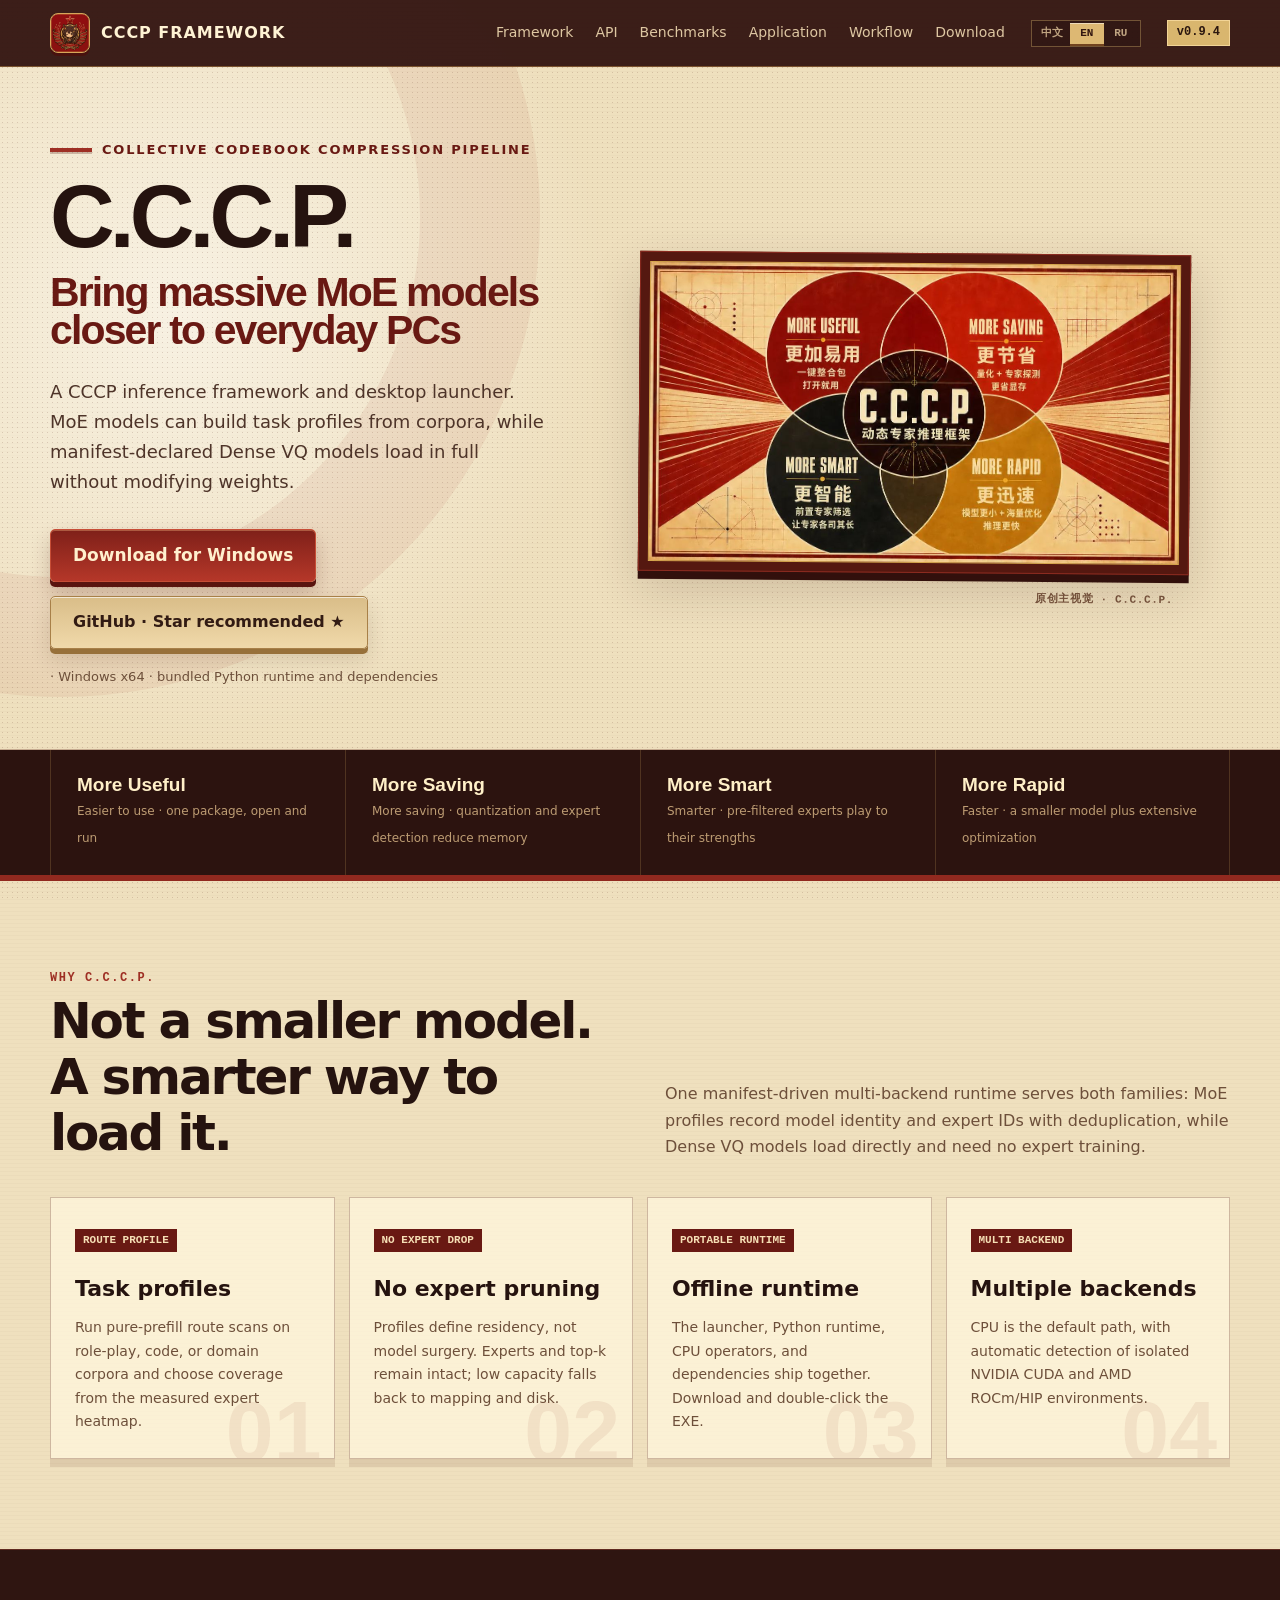
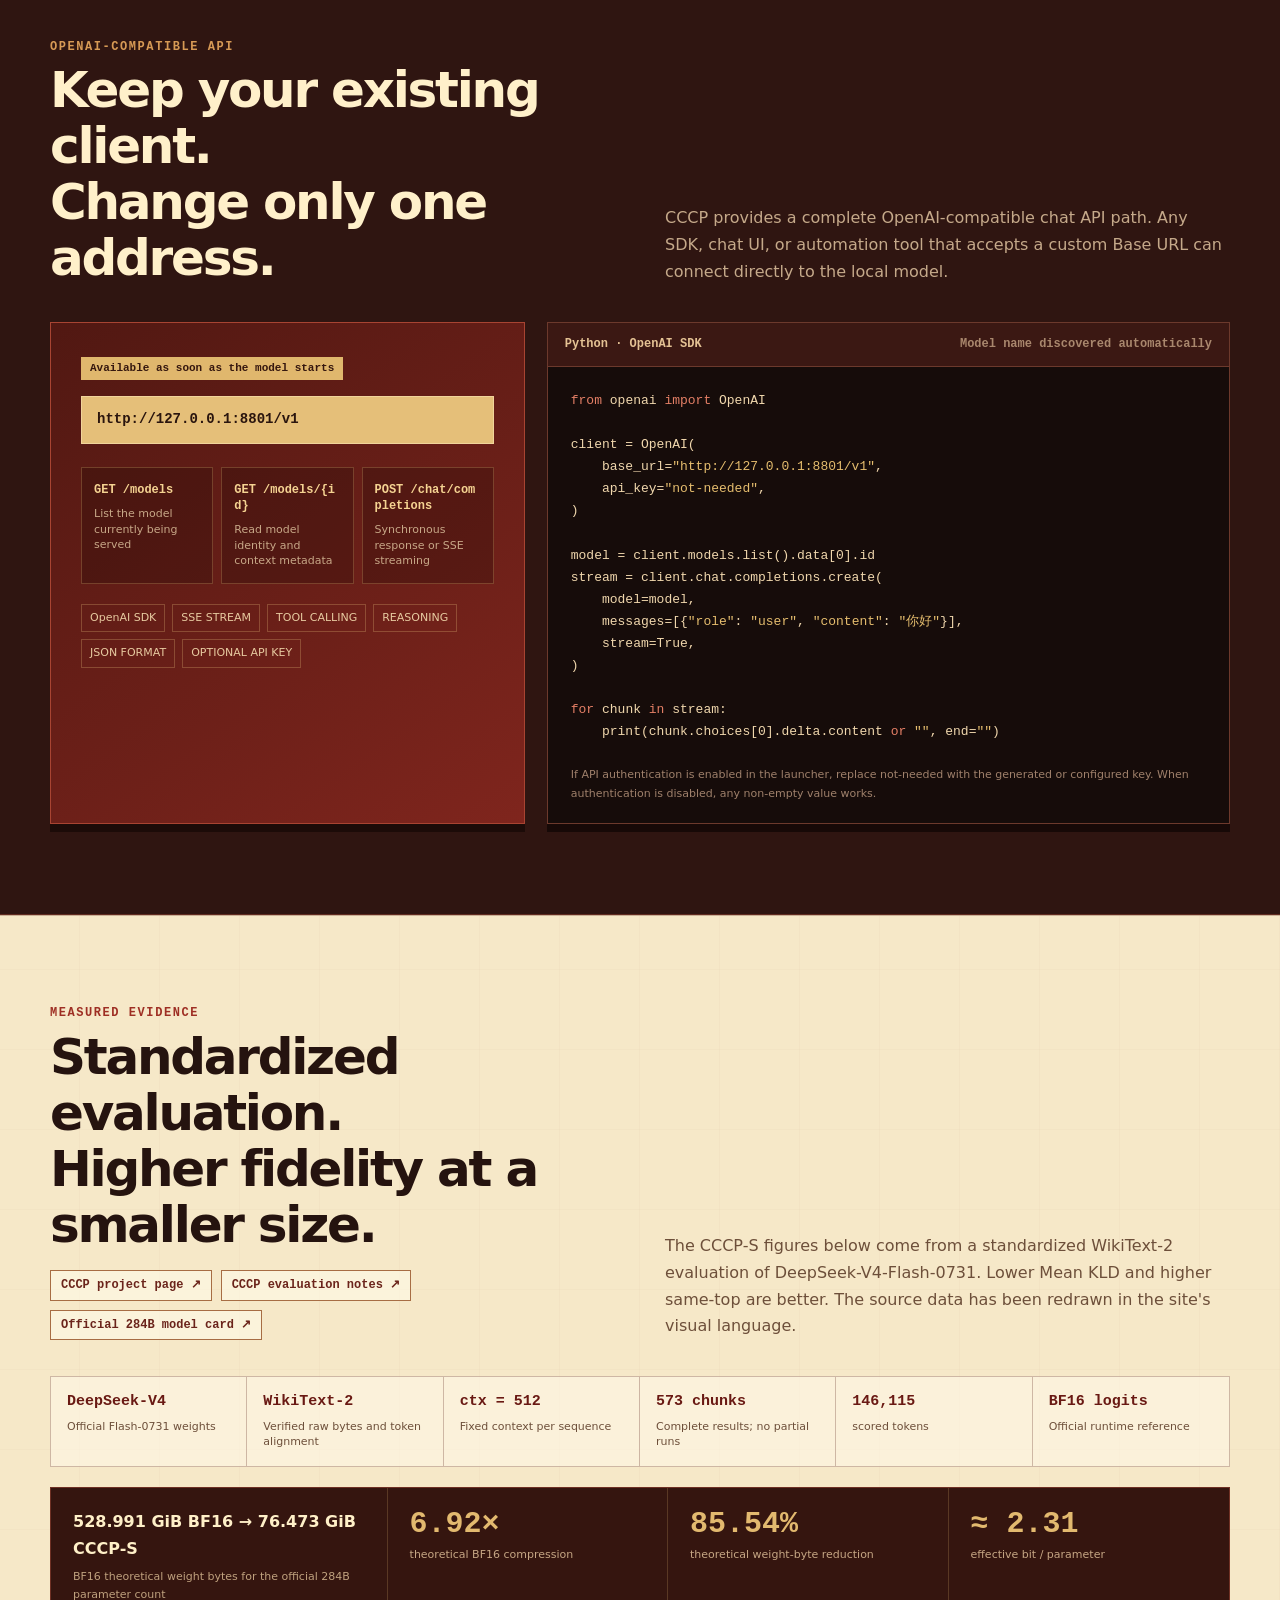
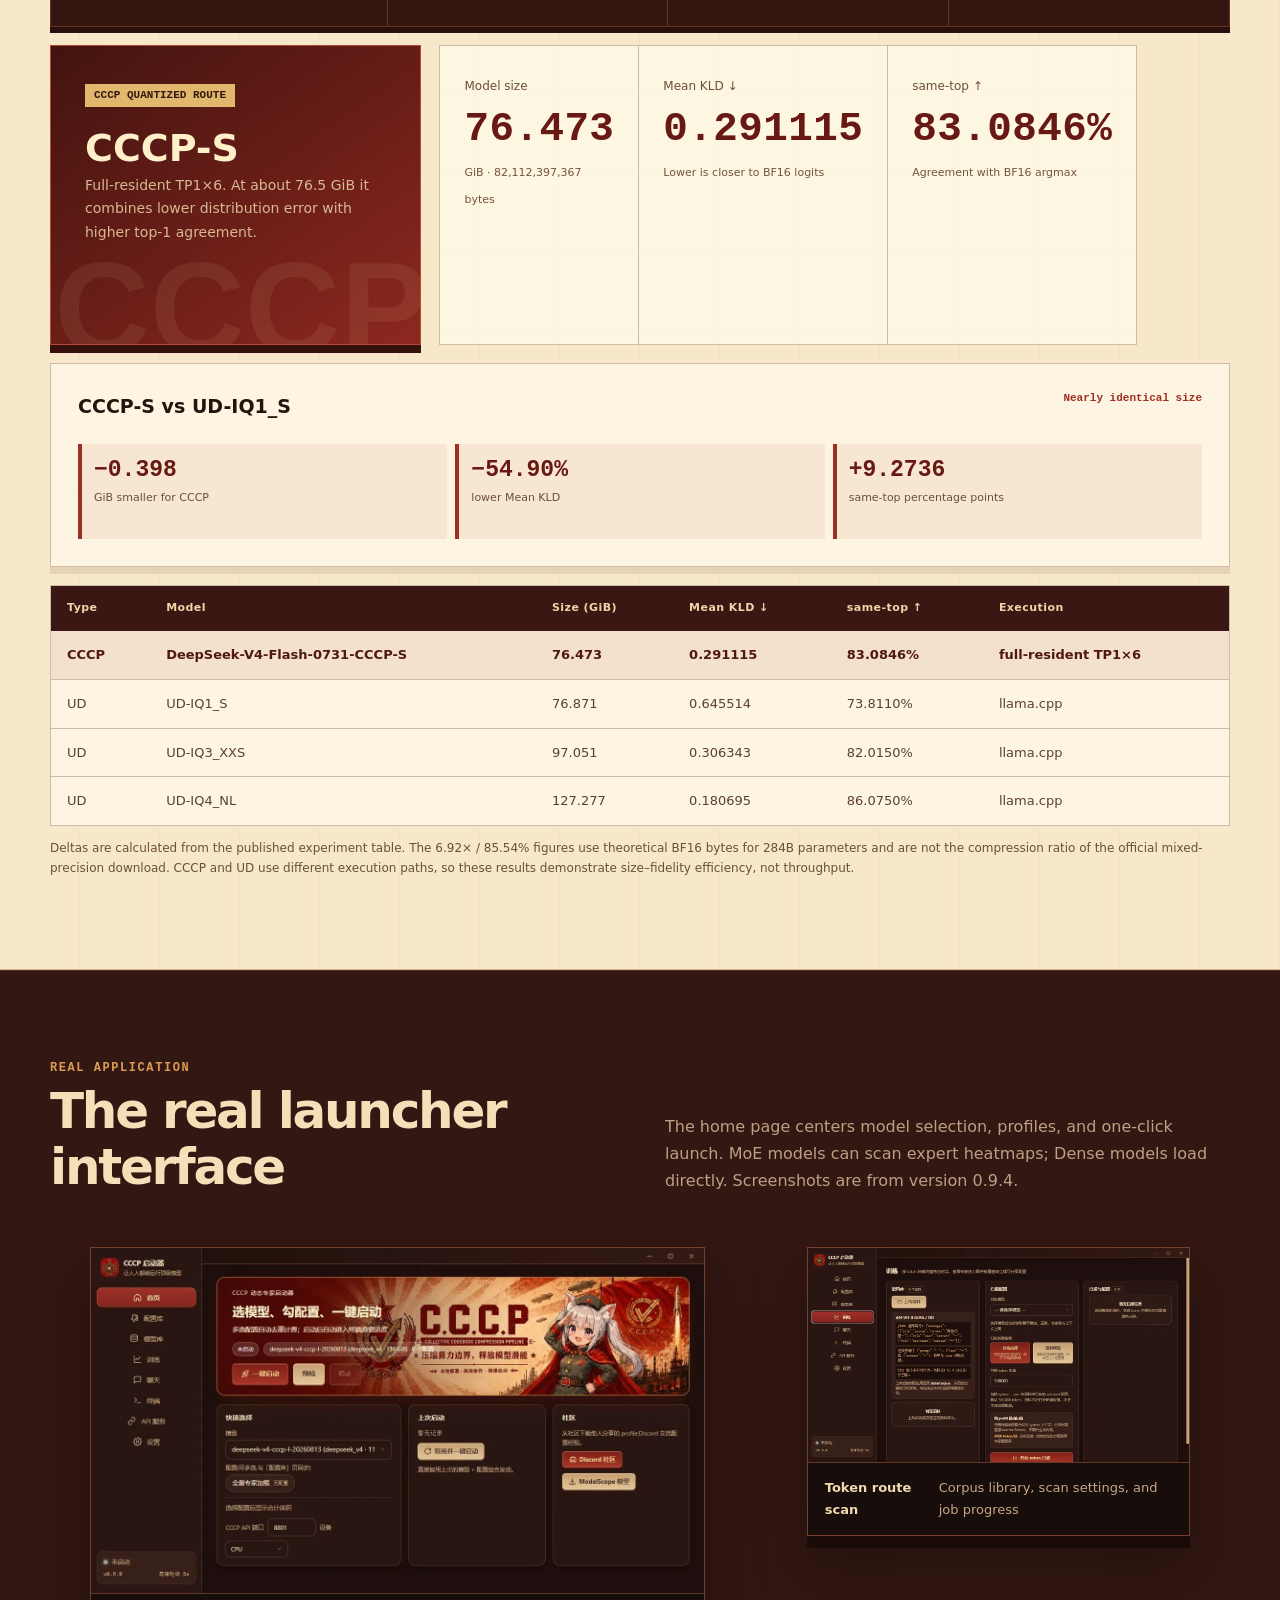
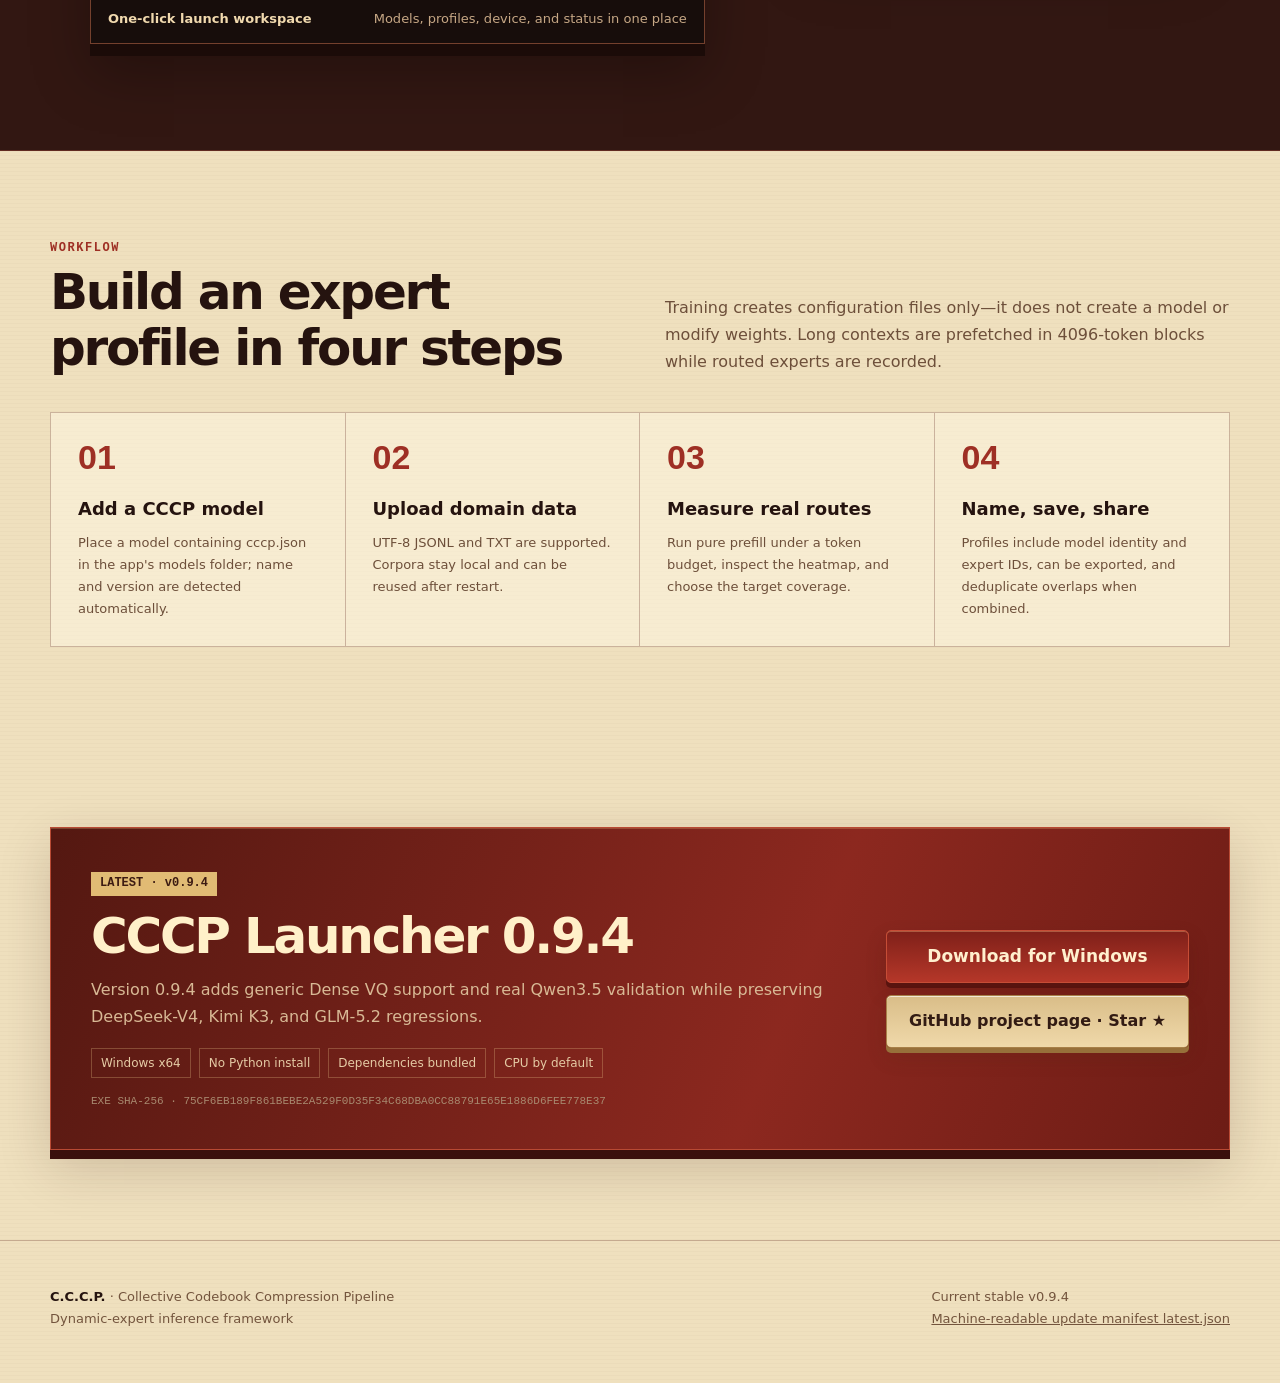
==== commit d30671ab: "fix(cpu): migrate Q4 NUMA pages for v0.9.4" ====
--- a/官网/index.html
+++ b/官网/index.html
@@ -295,7 +295,7 @@
         <a href="#framework" data-i18n="navFramework">框架能力</a><a href="#api" data-i18n="navApi">API 接入</a><a href="#evidence" data-i18n="navEvidence">实验数据</a><a href="#screens" data-i18n="navScreens">应用实图</a><a href="#workflow" data-i18n="navWorkflow">使用流程</a><a href="#download" data-i18n="navDownload">下载</a>
       </nav>
       <div class="lang-switch" role="group" aria-label="Language"><button class="lang-btn" type="button" data-lang="zh">中文</button><button class="lang-btn" type="button" data-lang="en">EN</button><button class="lang-btn" type="button" data-lang="ru">RU</button></div>
-      <span class="top-version" id="topVersion">v0.9.3</span>
+      <span class="top-version" id="topVersion">v0.9.4</span>
     </div>
   </header>
 
@@ -420,7 +420,7 @@
 
     <section class="showcase" id="screens">
       <div class="wrap">
-        <header class="section-head"><div><div class="section-kicker">REAL APPLICATION</div><h2 data-i18n="screensTitle">这是启动器真实界面</h2></div><p data-i18n="screensLead">首页聚焦模型、配置与一键启动；MoE 可扫描专家热力图，Dense 模型则直接完整加载。截图来自 0.9.3 本地运行版本。</p></header>
+        <header class="section-head"><div><div class="section-kicker">REAL APPLICATION</div><h2 data-i18n="screensTitle">这是启动器真实界面</h2></div><p data-i18n="screensLead">首页聚焦模型、配置与一键启动；MoE 可扫描专家热力图，Dense 模型则直接完整加载。截图来自 0.9.4 本地运行版本。</p></header>
         <div class="shots">
           <figure class="shot"><img src="./assets/launcher-home.jpg" alt="CCCP launcher home" width="1280" height="720" loading="lazy" decoding="async"><figcaption><b data-i18n="shot1Title">一键启动工作台</b><span data-i18n="shot1Text">模型、配置、设备与状态集中管理</span></figcaption></figure>
           <figure class="shot"><img src="./assets/launcher-training.jpg" alt="CCCP route training" width="1280" height="720" loading="lazy" decoding="async"><figcaption><b data-i18n="shot2Title">Token 路由扫描</b><span data-i18n="shot2Text">语料库、扫描配置与任务进度</span></figcaption></figure>
@@ -440,32 +440,32 @@
       </div>
     </section>
 
-    <section id="download"><div class="wrap"><div class="release-card"><div><span class="release-version" id="releaseVersion">LATEST · v0.9.3</span><h2 id="releaseTitle" data-i18n="releaseTitle">CCCP 启动器 0.9.3</h2><p data-i18n="releaseSummary">0.9.3 合并当前最优 Dense VQ、MTP 与 MoE 推理实现，并完成四类真实模型和桌面 GUI 回归。</p><div class="release-meta"><span>Windows x64</span><span data-i18n="noPython">无需安装 Python</span><span data-i18n="depsBundled">依赖随包提供</span><span data-i18n="cpuDefault">默认 CPU 推理</span></div><div class="sha">EXE SHA-256 · <span id="releaseSha">583D1E627B6F2479AE60BF2E5260982B18D94924F1BDD619DE4CE9FCC446E5E1</span></div></div><div class="release-actions"><a class="btn primary download-link" href="https://github.com/Value99/CCCP/releases/tag/v0.9.3" target="_blank" rel="noopener" data-i18n="downloadWindows">立即下载 Windows 版</a><a class="btn secondary" href="https://github.com/Value99/CCCP.git" target="_blank" rel="noopener" data-i18n="viewSource">GitHub 项目主页 · Star ★</a></div></div></div></section>
+    <section id="download"><div class="wrap"><div class="release-card"><div><span class="release-version" id="releaseVersion">LATEST · v0.9.4</span><h2 id="releaseTitle" data-i18n="releaseTitle">CCCP 启动器 0.9.4</h2><p data-i18n="releaseSummary">0.9.4 修复双路 NUMA 服务器上的 CPU Q4 页归属与线程调度，并保留已验证的 GPU 推理路径。</p><div class="release-meta"><span>Windows x64</span><span data-i18n="noPython">无需安装 Python</span><span data-i18n="depsBundled">依赖随包提供</span><span data-i18n="cpuDefault">默认 CPU 推理</span></div><div class="sha">EXE SHA-256 · <span id="releaseSha">75CF6EB189F861BEBE2A529F0D35F34C68DBA0CC88791E65E1886D6FEE778E37</span></div></div><div class="release-actions"><a class="btn primary download-link" href="https://github.com/Value99/CCCP/releases/tag/v0.9.4" target="_blank" rel="noopener" data-i18n="downloadWindows">立即下载 Windows 版</a><a class="btn secondary" href="https://github.com/Value99/CCCP.git" target="_blank" rel="noopener" data-i18n="viewSource">GitHub 项目主页 · Star ★</a></div></div></div></section>
   </main>
 
-  <footer><div class="wrap footer-row"><div><strong>C.C.C.P.</strong> · Collective Codebook Compression Pipeline<br><span data-i18n="footerFramework">动态专家推理框架</span></div><div><span data-i18n="stableVersion">当前稳定版</span> <span id="footerVersion">v0.9.3</span><br><a href="latest.json" data-i18n="machineManifest">机器可读更新清单 latest.json</a></div></div></footer>
+  <footer><div class="wrap footer-row"><div><strong>C.C.C.P.</strong> · Collective Codebook Compression Pipeline<br><span data-i18n="footerFramework">动态专家推理框架</span></div><div><span data-i18n="stableVersion">当前稳定版</span> <span id="footerVersion">v0.9.4</span><br><a href="latest.json" data-i18n="machineManifest">机器可读更新清单 latest.json</a></div></div></footer>
   <div class="toast" id="toast" role="status" aria-live="polite">提取码已复制：cccp</div>
 
   <script>
     (() => {
-      const fallback = { version: "0.9.3", download: { url: "https://github.com/Value99/CCCP/releases/tag/v0.9.3", extraction_code: "" }, launcher: { sha256: "583D1E627B6F2479AE60BF2E5260982B18D94924F1BDD619DE4CE9FCC446E5E1" } };
+      const fallback = { version: "0.9.4", download: { url: "https://github.com/Value99/CCCP/releases/tag/v0.9.4", extraction_code: "" }, launcher: { sha256: "75CF6EB189F861BEBE2A529F0D35F34C68DBA0CC88791E65E1886D6FEE778E37" } };
       let currentRelease = fallback;
       const i18n = {
         zh: {
-          navFramework:"框架能力",navEvidence:"实验数据",navScreens:"应用实图",navWorkflow:"使用流程",navDownload:"下载",heroTitle:"让大型 MoE 模型离普通电脑更近",heroLead:"动态专家推理框架与桌面启动器。依据任务语料生成可分享的专家配置，在不删减专家、不改动模型权重的前提下，让真正需要的专家常驻并保持完整路由能力。",downloadWindows:"立即下载 Windows 版",githubStar:"GitHub · 推荐 Star ★",codeLabel:"百度网盘提取码",packageNote:"· Windows x64 · 独立 Python 与依赖已随包提供",metricUseful:"更加易用 · 一键包，打开就用",metricSaving:"更节省 · 重复专家只计算一次",metricSmart:"更智能 · 由真实路由热力图规划",metricRapid:"更迅速 · 码本缓存与 CPU 算子加速",frameworkTitle:"不是缩小模型，<br>而是更聪明地装载它",frameworkLead:"CCCP 把“模型权重”和“任务配置”分开：配置记录模型名、版本、指纹和专家编号，便于分享、组合与复现；相同专家自动去重，完整专家集合仍然保留可路由。",feature1Title:"任务专用配置",feature1Text:"使用角色扮演、代码或其他领域语料进行纯 prefill 路由扫描，依据命中热力图选择覆盖范围。",feature2Title:"不删减专家",feature2Text:"配置决定常驻专家集合，但不会裁剪模型权重或修改 top-k；容量不足时自动退到映射与磁盘兜底。",feature3Title:"离线环境",feature3Text:"启动器、Python 运行时、CPU 算子与依赖统一封装。用户下载后双击 EXE，无需另装 Python。",feature4Title:"多环境探测",feature4Text:"CPU 为默认路径，并可按机器自动探测 NVIDIA CUDA 与 AMD ROCm/HIP 独立推理环境。",evidenceTitle:"不是概念图，<br>是 146,115 token 的完整结果",sourceRepo:"CCCP 项目主页 ↗",sourceReadme:"CCCP 评测说明 ↗",sourceModel:"官方 284B 模型卡 ↗",evidenceLead:"以下 CCCP-S 数字来自 DeepSeek-V4-Flash-0731 的 WikiText-2 标准化评测；Mean KLD 越低越好，same-top 越高越好。所有数据已按官网视觉重新制表。",protocolModel:"官方 Flash-0731 权重",protocolDataset:"校验原始字节与 token 对齐",protocolContext:"每条序列固定上下文",protocolChunks:"完整结果，无中途样本",protocolTokens:"计分 token",protocolReference:"官方 runtime 参考",compressionBasis:"以官方 284B 参数量的 BF16 理论权重字节数为基线",compressionRatio:"理论 BF16 压缩比",spaceReduction:"理论权重字节减少",effectiveBpw:"有效 bit / parameter",cccpIntro:"完整常驻 TP1×6 路径。在约 76.5 GiB 的体积下，同时取得更低的分布偏差与更高的 top-1 对齐率。",sizeLabel:"模型体积",kldNote:"越低越接近 BF16 参考分布",topNote:"与 BF16 argmax 一致率",nearSize:"近乎相同体积",smallerSize:"CCCP 少 1.046 GiB",deltaSize:"GiB，CCCP 更小",deltaKld:"Mean KLD 降幅",deltaTop:"same-top 百分点",tableType:"类型",tableModel:"模型",tableSize:"大小 (GiB)",tableExec:"执行方式",dataCaveat:"对比值由公开表格计算。6.92× 与 85.54% 以 284B 参数的 BF16 理论字节数为基线，不等同于官方混合精度下载包压缩率；CCCP 与 UD 的执行路径不同，因此本组数据用于证明“体积—保真度”优势，不作为吞吐速度结论。",sourceProof:"查看用户提供的原始实验截图",sourceCaption:"原始表格保留完整实验协议、字节数、Mean KLD、same-top 与执行方式，便于逐项复核。",screensTitle:"这是启动器真实界面",screensLead:"首页聚焦“选模型、勾配置、一键启动”；训练页按 token 扫描语料并输出专家热力图。截图来自 0.9.3 本地运行版本。",shot1Title:"一键启动工作台",shot1Text:"模型、配置、设备与状态集中管理",shot2Title:"Token 路由扫描",shot2Text:"语料库、扫描配置与任务进度",workflowTitle:"四步建立你的专家配置",workflowLead:"这里的“训练”只生成配置文件，不生成新模型，也不修改原始权重。超长上下文按 4096 token 块执行 prefill，并持续记录各层路由专家。",step1Title:"放入 CCCP 模型",step1Text:"将含 cccp.json 的模型目录放入应用 models 文件夹，启动器自动识别模型与版本。",step2Title:"上传领域语料",step2Text:"支持 UTF-8 JSONL / TXT；语料保存在本地，可在下一次启动时继续复用。",step3Title:"扫描真实路由",step3Text:"按 token 预算完成纯 prefill，查看专家热力图并拖动覆盖率估算配置体积。",step4Title:"命名、保存、分享",step4Text:"配置带模型名、版本、指纹与专家编号，可导出分享，也可多选并自动去重合并。",releaseTitle:"CCCP 启动器 {version}",releaseSummary:"0.9.3 合并当前最优 Dense VQ、MTP 与 MoE 推理实现，并完成四类真实模型和桌面 GUI 回归。",noPython:"无需安装 Python",depsBundled:"依赖随包提供",cpuDefault:"默认 CPU 推理",baiduDownload:"下载 Windows 版",viewSource:"GitHub 项目主页 · Star ★",footerFramework:"动态专家推理框架",stableVersion:"当前稳定版",machineManifest:"机器可读更新清单 latest.json",toast:"下载页已打开"
+          navFramework:"框架能力",navEvidence:"实验数据",navScreens:"应用实图",navWorkflow:"使用流程",navDownload:"下载",heroTitle:"让大型 MoE 模型离普通电脑更近",heroLead:"动态专家推理框架与桌面启动器。依据任务语料生成可分享的专家配置，在不删减专家、不改动模型权重的前提下，让真正需要的专家常驻并保持完整路由能力。",downloadWindows:"立即下载 Windows 版",githubStar:"GitHub · 推荐 Star ★",codeLabel:"百度网盘提取码",packageNote:"· Windows x64 · 独立 Python 与依赖已随包提供",metricUseful:"更加易用 · 一键包，打开就用",metricSaving:"更节省 · 重复专家只计算一次",metricSmart:"更智能 · 由真实路由热力图规划",metricRapid:"更迅速 · 码本缓存与 CPU 算子加速",frameworkTitle:"不是缩小模型，<br>而是更聪明地装载它",frameworkLead:"CCCP 把“模型权重”和“任务配置”分开：配置记录模型名、版本、指纹和专家编号，便于分享、组合与复现；相同专家自动去重，完整专家集合仍然保留可路由。",feature1Title:"任务专用配置",feature1Text:"使用角色扮演、代码或其他领域语料进行纯 prefill 路由扫描，依据命中热力图选择覆盖范围。",feature2Title:"不删减专家",feature2Text:"配置决定常驻专家集合，但不会裁剪模型权重或修改 top-k；容量不足时自动退到映射与磁盘兜底。",feature3Title:"离线环境",feature3Text:"启动器、Python 运行时、CPU 算子与依赖统一封装。用户下载后双击 EXE，无需另装 Python。",feature4Title:"多环境探测",feature4Text:"CPU 为默认路径，并可按机器自动探测 NVIDIA CUDA 与 AMD ROCm/HIP 独立推理环境。",evidenceTitle:"不是概念图，<br>是 146,115 token 的完整结果",sourceRepo:"CCCP 项目主页 ↗",sourceReadme:"CCCP 评测说明 ↗",sourceModel:"官方 284B 模型卡 ↗",evidenceLead:"以下 CCCP-S 数字来自 DeepSeek-V4-Flash-0731 的 WikiText-2 标准化评测；Mean KLD 越低越好，same-top 越高越好。所有数据已按官网视觉重新制表。",protocolModel:"官方 Flash-0731 权重",protocolDataset:"校验原始字节与 token 对齐",protocolContext:"每条序列固定上下文",protocolChunks:"完整结果，无中途样本",protocolTokens:"计分 token",protocolReference:"官方 runtime 参考",compressionBasis:"以官方 284B 参数量的 BF16 理论权重字节数为基线",compressionRatio:"理论 BF16 压缩比",spaceReduction:"理论权重字节减少",effectiveBpw:"有效 bit / parameter",cccpIntro:"完整常驻 TP1×6 路径。在约 76.5 GiB 的体积下，同时取得更低的分布偏差与更高的 top-1 对齐率。",sizeLabel:"模型体积",kldNote:"越低越接近 BF16 参考分布",topNote:"与 BF16 argmax 一致率",nearSize:"近乎相同体积",smallerSize:"CCCP 少 1.046 GiB",deltaSize:"GiB，CCCP 更小",deltaKld:"Mean KLD 降幅",deltaTop:"same-top 百分点",tableType:"类型",tableModel:"模型",tableSize:"大小 (GiB)",tableExec:"执行方式",dataCaveat:"对比值由公开表格计算。6.92× 与 85.54% 以 284B 参数的 BF16 理论字节数为基线，不等同于官方混合精度下载包压缩率；CCCP 与 UD 的执行路径不同，因此本组数据用于证明“体积—保真度”优势，不作为吞吐速度结论。",sourceProof:"查看用户提供的原始实验截图",sourceCaption:"原始表格保留完整实验协议、字节数、Mean KLD、same-top 与执行方式，便于逐项复核。",screensTitle:"这是启动器真实界面",screensLead:"首页聚焦“选模型、勾配置、一键启动”；训练页按 token 扫描语料并输出专家热力图。截图来自 0.9.4 本地运行版本。",shot1Title:"一键启动工作台",shot1Text:"模型、配置、设备与状态集中管理",shot2Title:"Token 路由扫描",shot2Text:"语料库、扫描配置与任务进度",workflowTitle:"四步建立你的专家配置",workflowLead:"这里的“训练”只生成配置文件，不生成新模型，也不修改原始权重。超长上下文按 4096 token 块执行 prefill，并持续记录各层路由专家。",step1Title:"放入 CCCP 模型",step1Text:"将含 cccp.json 的模型目录放入应用 models 文件夹，启动器自动识别模型与版本。",step2Title:"上传领域语料",step2Text:"支持 UTF-8 JSONL / TXT；语料保存在本地，可在下一次启动时继续复用。",step3Title:"扫描真实路由",step3Text:"按 token 预算完成纯 prefill，查看专家热力图并拖动覆盖率估算配置体积。",step4Title:"命名、保存、分享",step4Text:"配置带模型名、版本、指纹与专家编号，可导出分享，也可多选并自动去重合并。",releaseTitle:"CCCP 启动器 {version}",releaseSummary:"0.9.4 合并当前最优 Dense VQ、MTP 与 MoE 推理实现，并完成四类真实模型和桌面 GUI 回归。",noPython:"无需安装 Python",depsBundled:"依赖随包提供",cpuDefault:"默认 CPU 推理",baiduDownload:"下载 Windows 版",viewSource:"GitHub 项目主页 · Star ★",footerFramework:"动态专家推理框架",stableVersion:"当前稳定版",machineManifest:"机器可读更新清单 latest.json",toast:"下载页已打开"
         },
         en: {
-          navFramework:"Framework",navEvidence:"Benchmarks",navScreens:"Application",navWorkflow:"Workflow",navDownload:"Download",heroTitle:"Bring massive MoE models closer to everyday PCs",heroLead:"A dynamic-expert inference framework and desktop launcher. Build shareable expert profiles from task corpora, keep the complete routing space, and load the experts that matter without pruning experts or modifying model weights.",downloadWindows:"Download for Windows",githubStar:"GitHub · Star recommended ★",codeLabel:"Baidu extraction code",packageNote:"· Windows x64 · bundled Python runtime and dependencies",metricUseful:"Easier to use · one package, open and run",metricSaving:"Duplicate experts counted once",metricSmart:"Planned from real routing heatmaps",metricRapid:"Codebook cache and CPU operators",frameworkTitle:"Not a smaller model.<br>A smarter way to load it.",frameworkLead:"CCCP separates model weights from task profiles. Every profile records model name, version, fingerprint, and expert IDs for sharing and reproducibility. Overlapping experts are deduplicated while the full routing space remains available.",feature1Title:"Task profiles",feature1Text:"Run pure-prefill route scans on role-play, code, or domain corpora and choose coverage from the measured expert heatmap.",feature2Title:"No expert pruning",feature2Text:"Profiles define residency, not model surgery. Experts and top-k remain intact; low capacity falls back to mapping and disk.",feature3Title:"Offline runtime",feature3Text:"The launcher, Python runtime, CPU operators, and dependencies ship together. Download and double-click the EXE.",feature4Title:"Multiple backends",feature4Text:"CPU is the default path, with automatic detection of isolated NVIDIA CUDA and AMD ROCm/HIP environments.",evidenceTitle:"Not a concept chart.<br>A complete 146,115-token result.",sourceRepo:"CCCP project page ↗",sourceReadme:"CCCP evaluation notes ↗",sourceModel:"Official 284B model card ↗",evidenceLead:"The CCCP-S figures below come from a standardized WikiText-2 evaluation of DeepSeek-V4-Flash-0731. Lower Mean KLD and higher same-top are better. The source data has been redrawn in the site's visual language.",protocolModel:"Official Flash-0731 weights",protocolDataset:"Verified raw bytes and token alignment",protocolContext:"Fixed context per sequence",protocolChunks:"Complete results; no partial runs",protocolTokens:"scored tokens",protocolReference:"Official runtime reference",compressionBasis:"BF16 theoretical weight bytes for the official 284B parameter count",compressionRatio:"theoretical BF16 compression",spaceReduction:"theoretical weight-byte reduction",effectiveBpw:"effective bit / parameter",cccpIntro:"Full-resident TP1×6. At about 76.5 GiB it combines lower distribution error with higher top-1 agreement.",sizeLabel:"Model size",kldNote:"Lower is closer to BF16 logits",topNote:"Agreement with BF16 argmax",nearSize:"Nearly identical size",smallerSize:"CCCP is 1.046 GiB smaller",deltaSize:"GiB smaller for CCCP",deltaKld:"lower Mean KLD",deltaTop:"same-top percentage points",tableType:"Type",tableModel:"Model",tableSize:"Size (GiB)",tableExec:"Execution",dataCaveat:"Deltas are calculated from the published table. The 6.92× / 85.54% figures use the theoretical BF16 bytes for 284B parameters and are not the compression ratio of the official mixed-precision download. CCCP and UD use different execution paths, so these results demonstrate size–fidelity efficiency, not throughput.",sourceProof:"View the original benchmark screenshot",sourceCaption:"The source table preserves the protocol, byte counts, Mean KLD, same-top, and execution paths for direct verification.",screensTitle:"The real launcher interface",screensLead:"The home page focuses on model, profile, and one-click launch. The training page scans tokens and produces an expert heatmap. Screenshots are from local version 0.9.3.",shot1Title:"One-click launch workspace",shot1Text:"Models, profiles, device, and status in one place",shot2Title:"Token route scan",shot2Text:"Corpus library, scan settings, and job progress",workflowTitle:"Build an expert profile in four steps",workflowLead:"Training creates configuration files only—it does not create a model or modify weights. Long contexts are prefetched in 4096-token blocks while routed experts are recorded.",step1Title:"Add a CCCP model",step1Text:"Place a model containing cccp.json in the app's models folder; name and version are detected automatically.",step2Title:"Upload domain data",step2Text:"UTF-8 JSONL and TXT are supported. Corpora stay local and can be reused after restart.",step3Title:"Measure real routes",step3Text:"Run pure prefill under a token budget, inspect the heatmap, and choose the target coverage.",step4Title:"Name, save, share",step4Text:"Profiles include model identity and expert IDs, can be exported, and deduplicate overlaps when combined.",releaseTitle:"CCCP Launcher {version}",releaseSummary:"Version 0.9.3 combines the current best Dense VQ, MTP, and MoE inference paths and completes real-model and desktop GUI regressions.",noPython:"No Python install",depsBundled:"Dependencies bundled",cpuDefault:"CPU by default",baiduDownload:"Baidu download · cccp",viewSource:"GitHub project page · Star ★",footerFramework:"Dynamic-expert inference framework",stableVersion:"Current stable",machineManifest:"Machine-readable update manifest latest.json",toast:"Extraction code copied: cccp"
+          navFramework:"Framework",navEvidence:"Benchmarks",navScreens:"Application",navWorkflow:"Workflow",navDownload:"Download",heroTitle:"Bring massive MoE models closer to everyday PCs",heroLead:"A dynamic-expert inference framework and desktop launcher. Build shareable expert profiles from task corpora, keep the complete routing space, and load the experts that matter without pruning experts or modifying model weights.",downloadWindows:"Download for Windows",githubStar:"GitHub · Star recommended ★",codeLabel:"Baidu extraction code",packageNote:"· Windows x64 · bundled Python runtime and dependencies",metricUseful:"Easier to use · one package, open and run",metricSaving:"Duplicate experts counted once",metricSmart:"Planned from real routing heatmaps",metricRapid:"Codebook cache and CPU operators",frameworkTitle:"Not a smaller model.<br>A smarter way to load it.",frameworkLead:"CCCP separates model weights from task profiles. Every profile records model name, version, fingerprint, and expert IDs for sharing and reproducibility. Overlapping experts are deduplicated while the full routing space remains available.",feature1Title:"Task profiles",feature1Text:"Run pure-prefill route scans on role-play, code, or domain corpora and choose coverage from the measured expert heatmap.",feature2Title:"No expert pruning",feature2Text:"Profiles define residency, not model surgery. Experts and top-k remain intact; low capacity falls back to mapping and disk.",feature3Title:"Offline runtime",feature3Text:"The launcher, Python runtime, CPU operators, and dependencies ship together. Download and double-click the EXE.",feature4Title:"Multiple backends",feature4Text:"CPU is the default path, with automatic detection of isolated NVIDIA CUDA and AMD ROCm/HIP environments.",evidenceTitle:"Not a concept chart.<br>A complete 146,115-token result.",sourceRepo:"CCCP project page ↗",sourceReadme:"CCCP evaluation notes ↗",sourceModel:"Official 284B model card ↗",evidenceLead:"The CCCP-S figures below come from a standardized WikiText-2 evaluation of DeepSeek-V4-Flash-0731. Lower Mean KLD and higher same-top are better. The source data has been redrawn in the site's visual language.",protocolModel:"Official Flash-0731 weights",protocolDataset:"Verified raw bytes and token alignment",protocolContext:"Fixed context per sequence",protocolChunks:"Complete results; no partial runs",protocolTokens:"scored tokens",protocolReference:"Official runtime reference",compressionBasis:"BF16 theoretical weight bytes for the official 284B parameter count",compressionRatio:"theoretical BF16 compression",spaceReduction:"theoretical weight-byte reduction",effectiveBpw:"effective bit / parameter",cccpIntro:"Full-resident TP1×6. At about 76.5 GiB it combines lower distribution error with higher top-1 agreement.",sizeLabel:"Model size",kldNote:"Lower is closer to BF16 logits",topNote:"Agreement with BF16 argmax",nearSize:"Nearly identical size",smallerSize:"CCCP is 1.046 GiB smaller",deltaSize:"GiB smaller for CCCP",deltaKld:"lower Mean KLD",deltaTop:"same-top percentage points",tableType:"Type",tableModel:"Model",tableSize:"Size (GiB)",tableExec:"Execution",dataCaveat:"Deltas are calculated from the published table. The 6.92× / 85.54% figures use the theoretical BF16 bytes for 284B parameters and are not the compression ratio of the official mixed-precision download. CCCP and UD use different execution paths, so these results demonstrate size–fidelity efficiency, not throughput.",sourceProof:"View the original benchmark screenshot",sourceCaption:"The source table preserves the protocol, byte counts, Mean KLD, same-top, and execution paths for direct verification.",screensTitle:"The real launcher interface",screensLead:"The home page focuses on model, profile, and one-click launch. The training page scans tokens and produces an expert heatmap. Screenshots are from local version 0.9.4.",shot1Title:"One-click launch workspace",shot1Text:"Models, profiles, device, and status in one place",shot2Title:"Token route scan",shot2Text:"Corpus library, scan settings, and job progress",workflowTitle:"Build an expert profile in four steps",workflowLead:"Training creates configuration files only—it does not create a model or modify weights. Long contexts are prefetched in 4096-token blocks while routed experts are recorded.",step1Title:"Add a CCCP model",step1Text:"Place a model containing cccp.json in the app's models folder; name and version are detected automatically.",step2Title:"Upload domain data",step2Text:"UTF-8 JSONL and TXT are supported. Corpora stay local and can be reused after restart.",step3Title:"Measure real routes",step3Text:"Run pure prefill under a token budget, inspect the heatmap, and choose the target coverage.",step4Title:"Name, save, share",step4Text:"Profiles include model identity and expert IDs, can be exported, and deduplicate overlaps when combined.",releaseTitle:"CCCP Launcher {version}",releaseSummary:"Version 0.9.4 combines the current best Dense VQ, MTP, and MoE inference paths and completes real-model and desktop GUI regressions.",noPython:"No Python install",depsBundled:"Dependencies bundled",cpuDefault:"CPU by default",baiduDownload:"Baidu download · cccp",viewSource:"GitHub project page · Star ★",footerFramework:"Dynamic-expert inference framework",stableVersion:"Current stable",machineManifest:"Machine-readable update manifest latest.json",toast:"Extraction code copied: cccp"
         },
         ru: {
-          navFramework:"Возможности",navEvidence:"Тесты",navScreens:"Приложение",navWorkflow:"Процесс",navDownload:"Скачать",heroTitle:"Большие MoE-модели — ближе к обычному ПК",heroLead:"Фреймворк динамических экспертов и настольный запускатор. Создавайте переносимые профили по корпусу задачи, сохраняя полное пространство маршрутизации без удаления экспертов и изменения весов модели.",downloadWindows:"Скачать для Windows",githubStar:"GitHub · рекомендуем Star ★",codeLabel:"Код Baidu",packageNote:"· Windows x64 · Python и зависимости включены",metricUseful:"Проще использовать · один пакет, открыть и запустить",metricSaving:"Повторы экспертов считаются один раз",metricSmart:"Планирование по реальной тепловой карте",metricRapid:"Кэш кодбуков и CPU-операторы",frameworkTitle:"Не уменьшать модель.<br>Загружать её умнее.",frameworkLead:"CCCP разделяет веса модели и профили задач. Профиль хранит имя, версию, отпечаток модели и номера экспертов; пересечения удаляются при объединении, а полная маршрутизация сохраняется.",feature1Title:"Профили задач",feature1Text:"Чистый prefill-скан для ролевых, программных и других корпусов с выбором покрытия по тепловой карте экспертов.",feature2Title:"Без удаления экспертов",feature2Text:"Профиль управляет резидентностью, но не меняет top-k и веса. При нехватке памяти включается отображение и диск.",feature3Title:"Автономная среда",feature3Text:"Запускатор, Python, CPU-операторы и зависимости поставляются вместе. Достаточно скачать и открыть EXE.",feature4Title:"Несколько бэкендов",feature4Text:"CPU используется по умолчанию; среды NVIDIA CUDA и AMD ROCm/HIP определяются автоматически.",evidenceTitle:"Не рекламная схема.<br>Полный результат на 146 115 токенах.",sourceRepo:"Страница проекта CCCP ↗",sourceReadme:"Описание оценки CCCP ↗",sourceModel:"Официальная карточка модели 284B ↗",evidenceLead:"Данные CCCP-S получены в стандартизированном тесте DeepSeek-V4-Flash-0731 на WikiText-2. Для Mean KLD меньше — лучше, для same-top больше — лучше. Исходные числа оформлены в едином стиле сайта.",protocolModel:"Официальные веса Flash-0731",protocolDataset:"Проверено совпадение байтов и токенов",protocolContext:"Фиксированный контекст",protocolChunks:"Полный прогон без частичных результатов",protocolTokens:"оцениваемых токенов",protocolReference:"Эталон официального runtime",compressionBasis:"Теоретические BF16-байты для официальных 284 млрд параметров",compressionRatio:"теоретическое сжатие BF16",spaceReduction:"сокращение теоретических байтов весов",effectiveBpw:"эффективных bit / parameter",cccpIntro:"Полностью резидентный TP1×6. При объёме около 76,5 GiB он сочетает меньшую ошибку распределения и большее top-1 совпадение.",sizeLabel:"Размер модели",kldNote:"Меньше — ближе к BF16",topNote:"Совпадение с BF16 argmax",nearSize:"Почти одинаковый размер",smallerSize:"CCCP меньше на 1,046 GiB",deltaSize:"GiB — CCCP меньше",deltaKld:"снижение Mean KLD",deltaTop:"п.п. same-top",tableType:"Тип",tableModel:"Модель",tableSize:"Размер (GiB)",tableExec:"Исполнение",dataCaveat:"Разницы рассчитаны по опубликованной таблице. Значения 6,92× и 85,54% используют теоретический объём BF16 для 284 млрд параметров и не являются сжатием официального mixed-precision архива. Пути CCCP и UD различаются, поэтому данные подтверждают эффективность «размер–точность», а не скорость.",sourceProof:"Открыть исходный снимок результатов",sourceCaption:"В исходной таблице сохранены протокол, число байтов, Mean KLD, same-top и способы исполнения для прямой проверки.",screensTitle:"Реальный интерфейс запускатора",screensLead:"Главная страница объединяет модель, профиль и запуск. Страница обучения сканирует токены и строит тепловую карту экспертов. Снимки сделаны в локальной версии 0.9.3.",shot1Title:"Рабочая область запуска",shot1Text:"Модели, профили, устройство и состояние",shot2Title:"Сканирование маршрутов",shot2Text:"Корпус, параметры скана и ход задачи",workflowTitle:"Профиль экспертов за четыре шага",workflowLead:"«Обучение» создаёт только конфигурацию: новая модель не создаётся, веса не меняются. Длинный контекст обрабатывается блоками по 4096 токенов.",step1Title:"Добавьте модель CCCP",step1Text:"Поместите каталог с cccp.json в папку models — имя и версия определятся автоматически.",step2Title:"Загрузите корпус",step2Text:"Поддерживаются UTF-8 JSONL и TXT. Данные остаются локально и доступны после перезапуска.",step3Title:"Измерьте маршруты",step3Text:"Запустите чистый prefill по бюджету токенов, изучите тепловую карту и выберите покрытие.",step4Title:"Назовите и сохраните",step4Text:"Профиль содержит идентификатор модели и экспертов, экспортируется и устраняет повторы при объединении.",releaseTitle:"Запускатор CCCP {version}",releaseSummary:"Версия 0.9.3 объединяет лучшие текущие пути Dense VQ, MTP и MoE и проходит проверку на реальных моделях и в GUI.",noPython:"Python не требуется",depsBundled:"Зависимости включены",cpuDefault:"CPU по умолчанию",baiduDownload:"Скачать с Baidu · cccp",viewSource:"Страница проекта GitHub · Star ★",footerFramework:"Фреймворк динамических экспертов",stableVersion:"Стабильная версия",machineManifest:"Машиночитаемый манифест latest.json",toast:"Код скопирован: cccp"
+          navFramework:"Возможности",navEvidence:"Тесты",navScreens:"Приложение",navWorkflow:"Процесс",navDownload:"Скачать",heroTitle:"Большие MoE-модели — ближе к обычному ПК",heroLead:"Фреймворк динамических экспертов и настольный запускатор. Создавайте переносимые профили по корпусу задачи, сохраняя полное пространство маршрутизации без удаления экспертов и изменения весов модели.",downloadWindows:"Скачать для Windows",githubStar:"GitHub · рекомендуем Star ★",codeLabel:"Код Baidu",packageNote:"· Windows x64 · Python и зависимости включены",metricUseful:"Проще использовать · один пакет, открыть и запустить",metricSaving:"Повторы экспертов считаются один раз",metricSmart:"Планирование по реальной тепловой карте",metricRapid:"Кэш кодбуков и CPU-операторы",frameworkTitle:"Не уменьшать модель.<br>Загружать её умнее.",frameworkLead:"CCCP разделяет веса модели и профили задач. Профиль хранит имя, версию, отпечаток модели и номера экспертов; пересечения удаляются при объединении, а полная маршрутизация сохраняется.",feature1Title:"Профили задач",feature1Text:"Чистый prefill-скан для ролевых, программных и других корпусов с выбором покрытия по тепловой карте экспертов.",feature2Title:"Без удаления экспертов",feature2Text:"Профиль управляет резидентностью, но не меняет top-k и веса. При нехватке памяти включается отображение и диск.",feature3Title:"Автономная среда",feature3Text:"Запускатор, Python, CPU-операторы и зависимости поставляются вместе. Достаточно скачать и открыть EXE.",feature4Title:"Несколько бэкендов",feature4Text:"CPU используется по умолчанию; среды NVIDIA CUDA и AMD ROCm/HIP определяются автоматически.",evidenceTitle:"Не рекламная схема.<br>Полный результат на 146 115 токенах.",sourceRepo:"Страница проекта CCCP ↗",sourceReadme:"Описание оценки CCCP ↗",sourceModel:"Официальная карточка модели 284B ↗",evidenceLead:"Данные CCCP-S получены в стандартизированном тесте DeepSeek-V4-Flash-0731 на WikiText-2. Для Mean KLD меньше — лучше, для same-top больше — лучше. Исходные числа оформлены в едином стиле сайта.",protocolModel:"Официальные веса Flash-0731",protocolDataset:"Проверено совпадение байтов и токенов",protocolContext:"Фиксированный контекст",protocolChunks:"Полный прогон без частичных результатов",protocolTokens:"оцениваемых токенов",protocolReference:"Эталон официального runtime",compressionBasis:"Теоретические BF16-байты для официальных 284 млрд параметров",compressionRatio:"теоретическое сжатие BF16",spaceReduction:"сокращение теоретических байтов весов",effectiveBpw:"эффективных bit / parameter",cccpIntro:"Полностью резидентный TP1×6. При объёме около 76,5 GiB он сочетает меньшую ошибку распределения и большее top-1 совпадение.",sizeLabel:"Размер модели",kldNote:"Меньше — ближе к BF16",topNote:"Совпадение с BF16 argmax",nearSize:"Почти одинаковый размер",smallerSize:"CCCP меньше на 1,046 GiB",deltaSize:"GiB — CCCP меньше",deltaKld:"снижение Mean KLD",deltaTop:"п.п. same-top",tableType:"Тип",tableModel:"Модель",tableSize:"Размер (GiB)",tableExec:"Исполнение",dataCaveat:"Разницы рассчитаны по опубликованной таблице. Значения 6,92× и 85,54% используют теоретический объём BF16 для 284 млрд параметров и не являются сжатием официального mixed-precision архива. Пути CCCP и UD различаются, поэтому данные подтверждают эффективность «размер–точность», а не скорость.",sourceProof:"Открыть исходный снимок результатов",sourceCaption:"В исходной таблице сохранены протокол, число байтов, Mean KLD, same-top и способы исполнения для прямой проверки.",screensTitle:"Реальный интерфейс запускатора",screensLead:"Главная страница объединяет модель, профиль и запуск. Страница обучения сканирует токены и строит тепловую карту экспертов. Снимки сделаны в локальной версии 0.9.4.",shot1Title:"Рабочая область запуска",shot1Text:"Модели, профили, устройство и состояние",shot2Title:"Сканирование маршрутов",shot2Text:"Корпус, параметры скана и ход задачи",workflowTitle:"Профиль экспертов за четыре шага",workflowLead:"«Обучение» создаёт только конфигурацию: новая модель не создаётся, веса не меняются. Длинный контекст обрабатывается блоками по 4096 токенов.",step1Title:"Добавьте модель CCCP",step1Text:"Поместите каталог с cccp.json в папку models — имя и версия определятся автоматически.",step2Title:"Загрузите корпус",step2Text:"Поддерживаются UTF-8 JSONL и TXT. Данные остаются локально и доступны после перезапуска.",step3Title:"Измерьте маршруты",step3Text:"Запустите чистый prefill по бюджету токенов, изучите тепловую карту и выберите покрытие.",step4Title:"Назовите и сохраните",step4Text:"Профиль содержит идентификатор модели и экспертов, экспортируется и устраняет повторы при объединении.",releaseTitle:"Запускатор CCCP {version}",releaseSummary:"Версия 0.9.4 объединяет лучшие текущие пути Dense VQ, MTP и MoE и проходит проверку на реальных моделях и в GUI.",noPython:"Python не требуется",depsBundled:"Зависимости включены",cpuDefault:"CPU по умолчанию",baiduDownload:"Скачать с Baidu · cccp",viewSource:"Страница проекта GitHub · Star ★",footerFramework:"Фреймворк динамических экспертов",stableVersion:"Стабильная версия",machineManifest:"Машиночитаемый манифест latest.json",toast:"Код скопирован: cccp"
         }
       };
       Object.assign(i18n.zh, {
         heroLead:"CCCP 推理框架与桌面启动器。MoE 模型可依据任务语料生成专家配置；Dense VQ 模型由清单自动识别并完整加载，均不改动模型权重。",
         frameworkLead:"CCCP 由模型清单驱动同一套多后端运行时：MoE 配置记录模型身份与专家编号并自动去重，Dense VQ 则直接加载完整模型，无需专家训练。",
-        screensLead:"首页聚焦模型、配置与一键启动；MoE 可扫描专家热力图，Dense 模型则直接完整加载。截图来自 0.9.3 本地运行版本。",
-        releaseSummary:"0.9.3 新增通用 Dense VQ 支持与 Qwen3.5 实模验证，同时保持 DeepSeek-V4、Kimi K3、GLM-5.2 回归通过。",
+        screensLead:"首页聚焦模型、配置与一键启动；MoE 可扫描专家热力图，Dense 模型则直接完整加载。截图来自 0.9.4 本地运行版本。",
+        releaseSummary:"0.9.4 新增通用 Dense VQ 支持与 Qwen3.5 实模验证，同时保持 DeepSeek-V4、Kimi K3、GLM-5.2 回归通过。",
         metricSaving:"更节省 · 量化与专家探测，更省显存",
         metricSmart:"更智能 · 前置筛选，让专家各司其长",
         metricRapid:"更迅速 · 模型更小，海量优化加速",
@@ -479,8 +479,8 @@
       Object.assign(i18n.en, {
         heroLead:"A CCCP inference framework and desktop launcher. MoE models can build task profiles from corpora, while manifest-declared Dense VQ models load in full without modifying weights.",
         frameworkLead:"One manifest-driven multi-backend runtime serves both families: MoE profiles record model identity and expert IDs with deduplication, while Dense VQ models load directly and need no expert training.",
-        screensLead:"The home page centers model selection, profiles, and one-click launch. MoE models can scan expert heatmaps; Dense models load directly. Screenshots are from version 0.9.3.",
-        releaseSummary:"Version 0.9.3 adds generic Dense VQ support and real Qwen3.5 validation while preserving DeepSeek-V4, Kimi K3, and GLM-5.2 regressions.",
+        screensLead:"The home page centers model selection, profiles, and one-click launch. MoE models can scan expert heatmaps; Dense models load directly. Screenshots are from version 0.9.4.",
+        releaseSummary:"Version 0.9.4 adds generic Dense VQ support and real Qwen3.5 validation while preserving DeepSeek-V4, Kimi K3, and GLM-5.2 regressions.",
         metricSaving:"More saving · quantization and expert detection reduce memory",
         metricSmart:"Smarter · pre-filtered experts play to their strengths",
         metricRapid:"Faster · a smaller model plus extensive optimization",
@@ -494,8 +494,8 @@
       Object.assign(i18n.ru, {
         heroLead:"CCCP — среда инференса и настольный запускатор. Для MoE создаются профили по корпусу, а Dense VQ определяется манифестом и загружается целиком без изменения весов.",
         frameworkLead:"Один многоплатформенный runtime управляется манифестом: профили MoE хранят идентификатор модели и экспертов, а Dense VQ загружается напрямую и не требует обучения экспертов.",
-        screensLead:"На главной странице находятся модель, профиль и запуск. Для MoE доступна тепловая карта экспертов, Dense загружается напрямую. Снимки версии 0.9.3.",
-        releaseSummary:"Версия 0.9.3 добавляет универсальную поддержку Dense VQ и реальную проверку Qwen3.5, сохраняя регрессии DeepSeek-V4, Kimi K3 и GLM-5.2.",
+        screensLead:"На главной странице находятся модель, профиль и запуск. Для MoE доступна тепловая карта экспертов, Dense загружается напрямую. Снимки версии 0.9.4.",
+        releaseSummary:"Версия 0.9.4 добавляет универсальную поддержку Dense VQ и реальную проверку Qwen3.5, сохраняя регрессии DeepSeek-V4, Kimi K3 и GLM-5.2.",
         metricSaving:"Экономнее · квантование и отбор экспертов снижают расход памяти",
         metricSmart:"Умнее · предварительный отбор раскрывает сильные стороны экспертов",
         metricRapid:"Быстрее · меньшая модель и масштабная оптимизация",
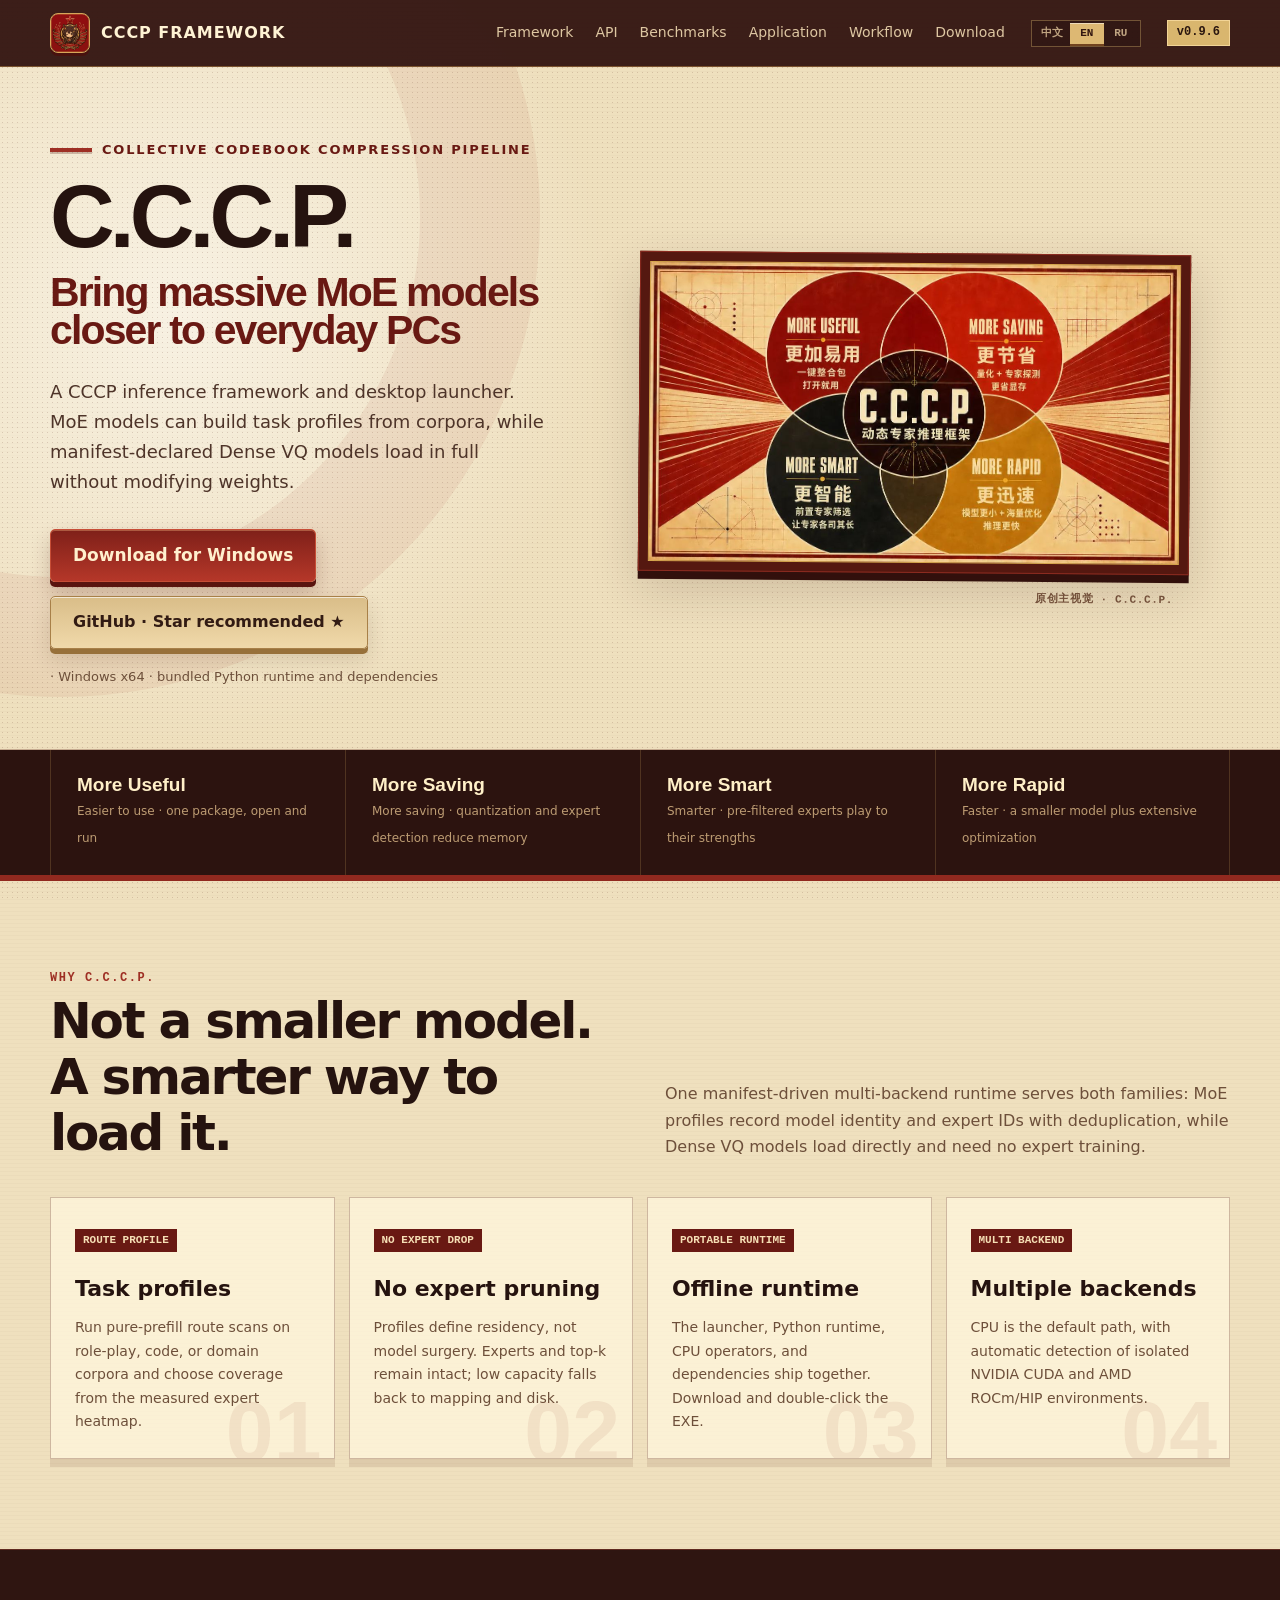
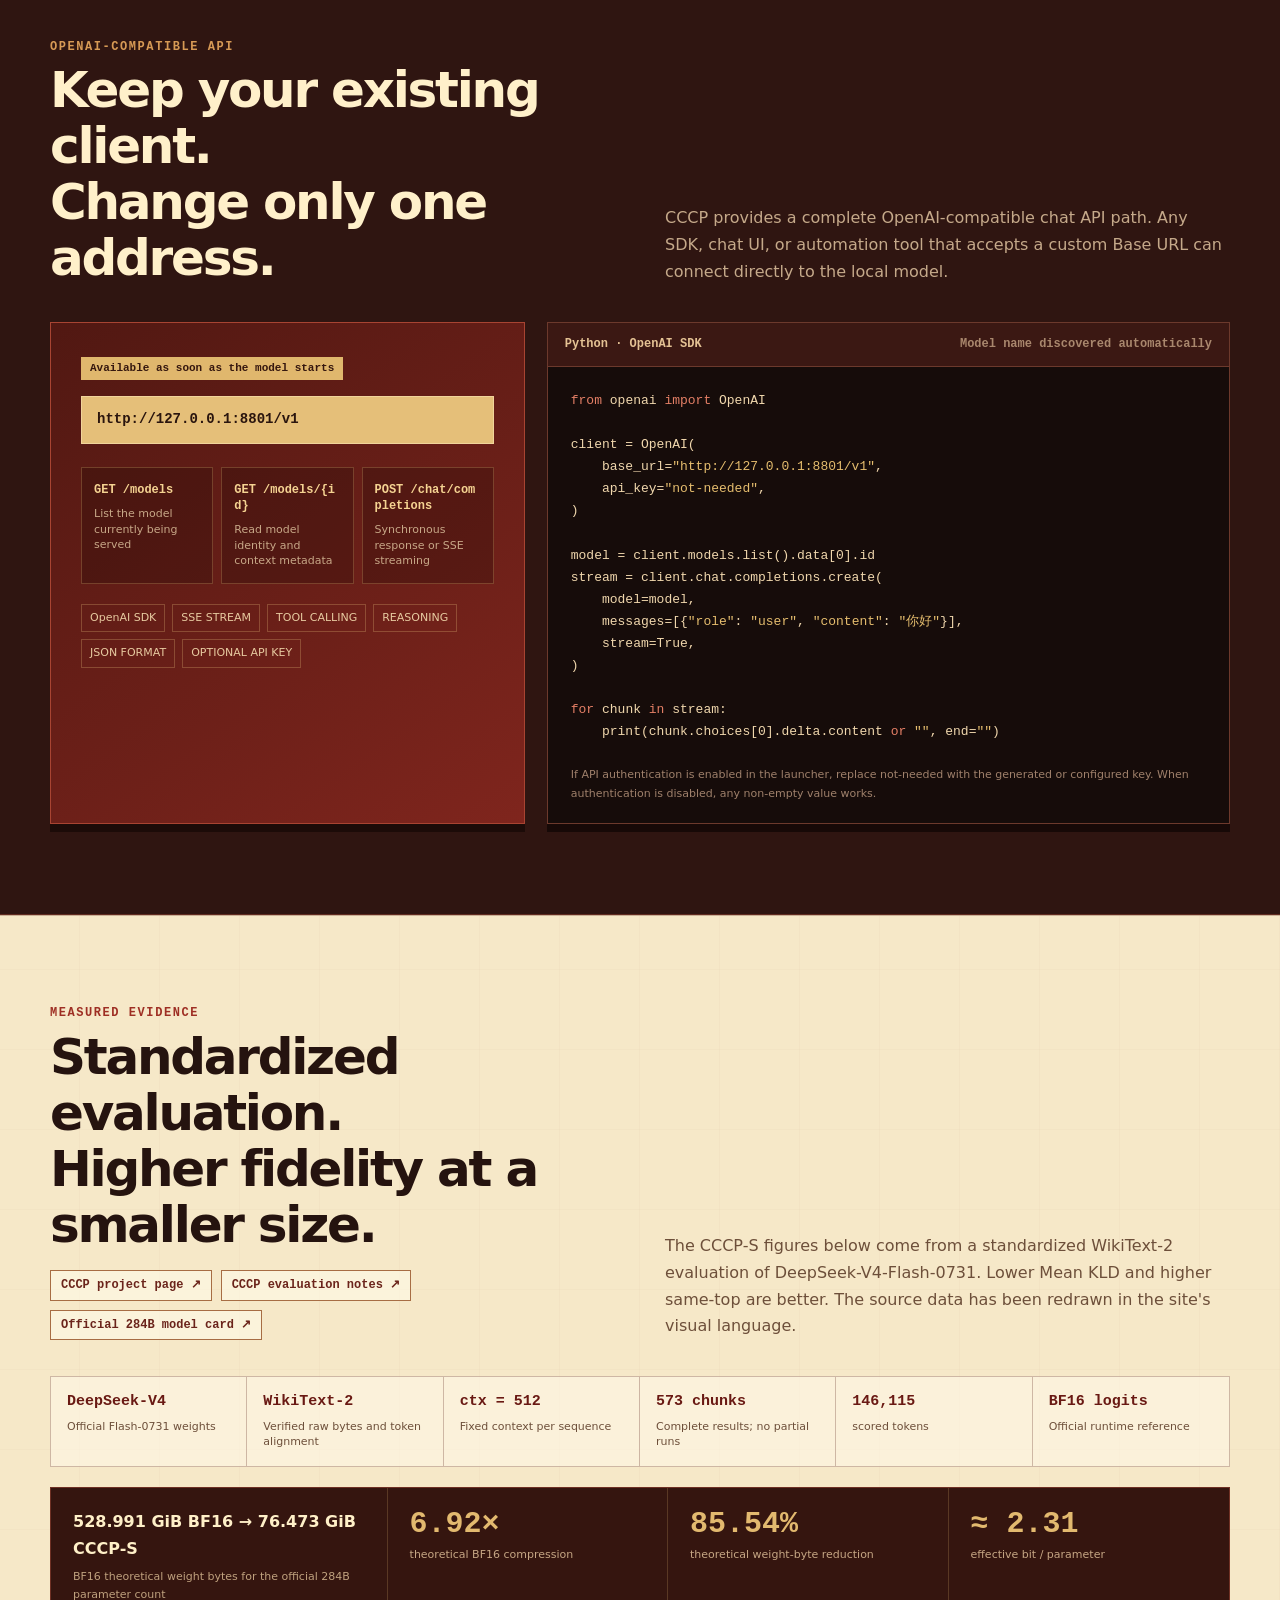
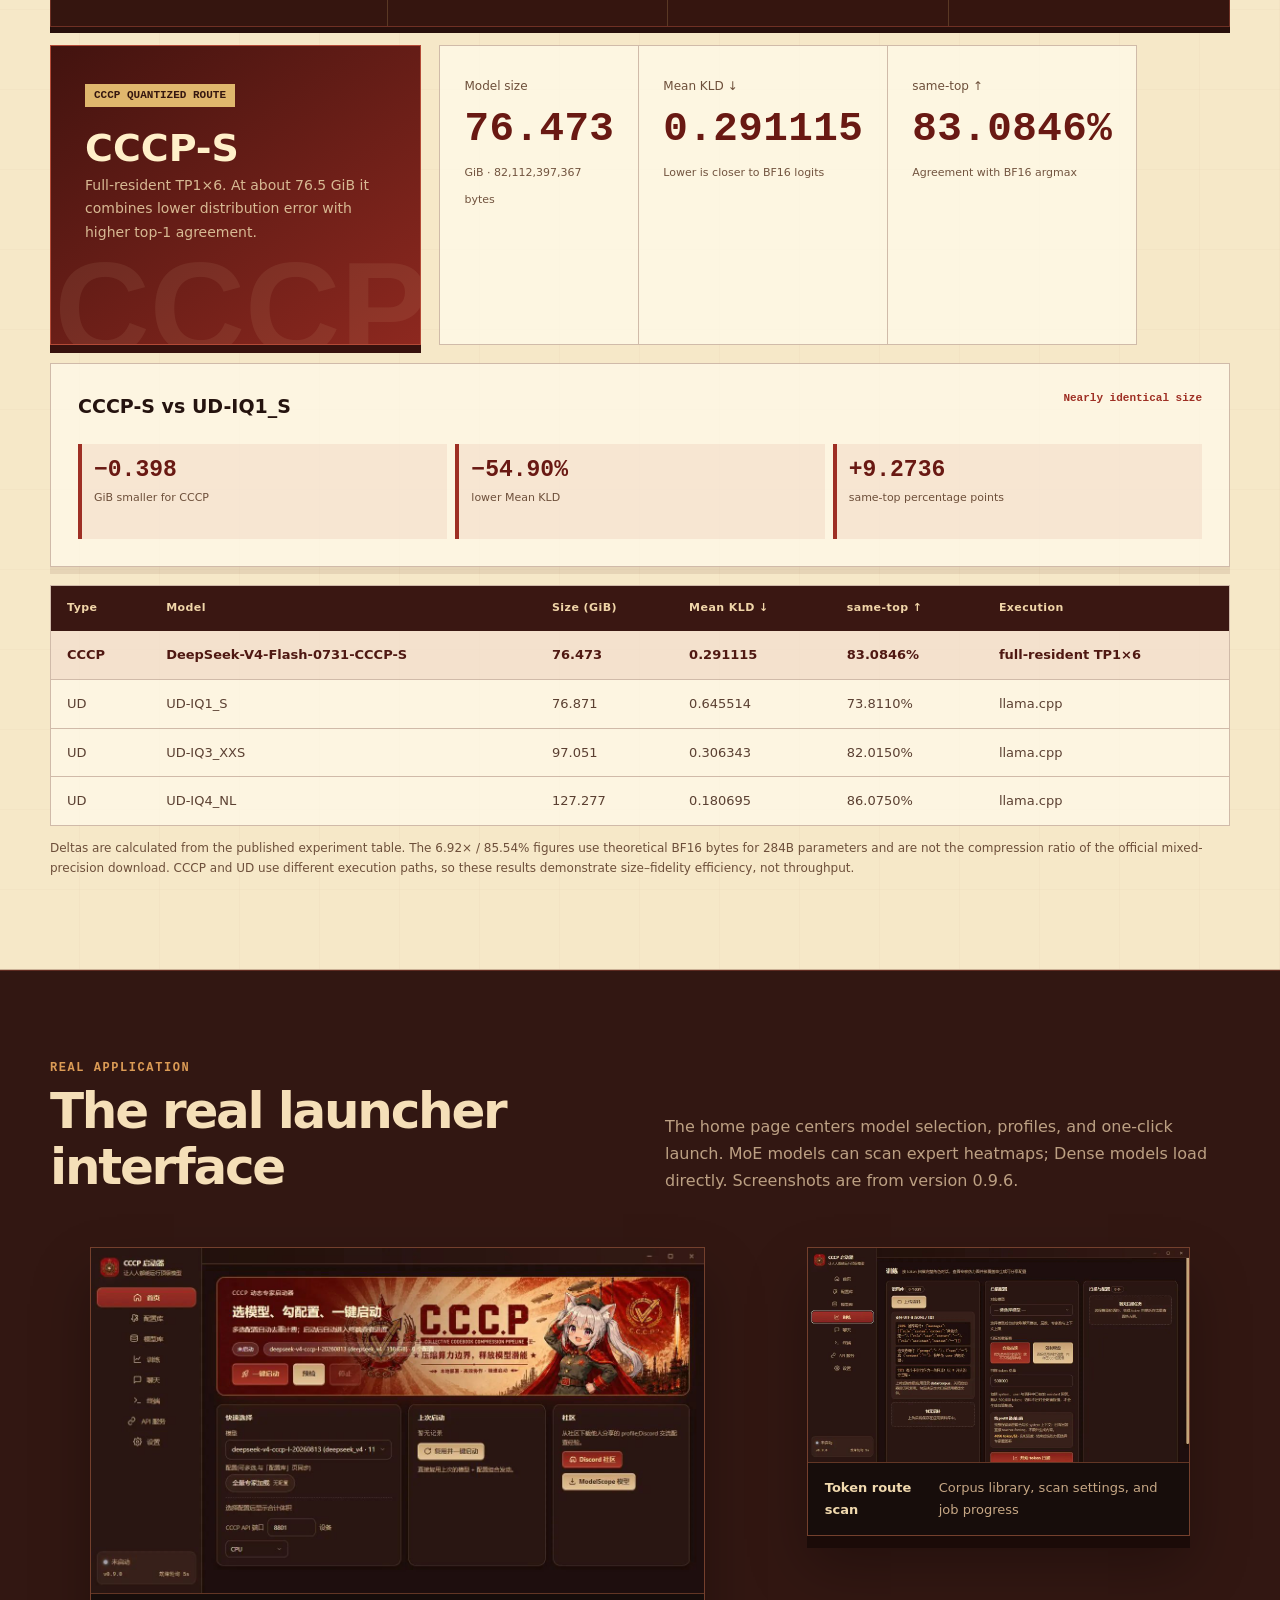
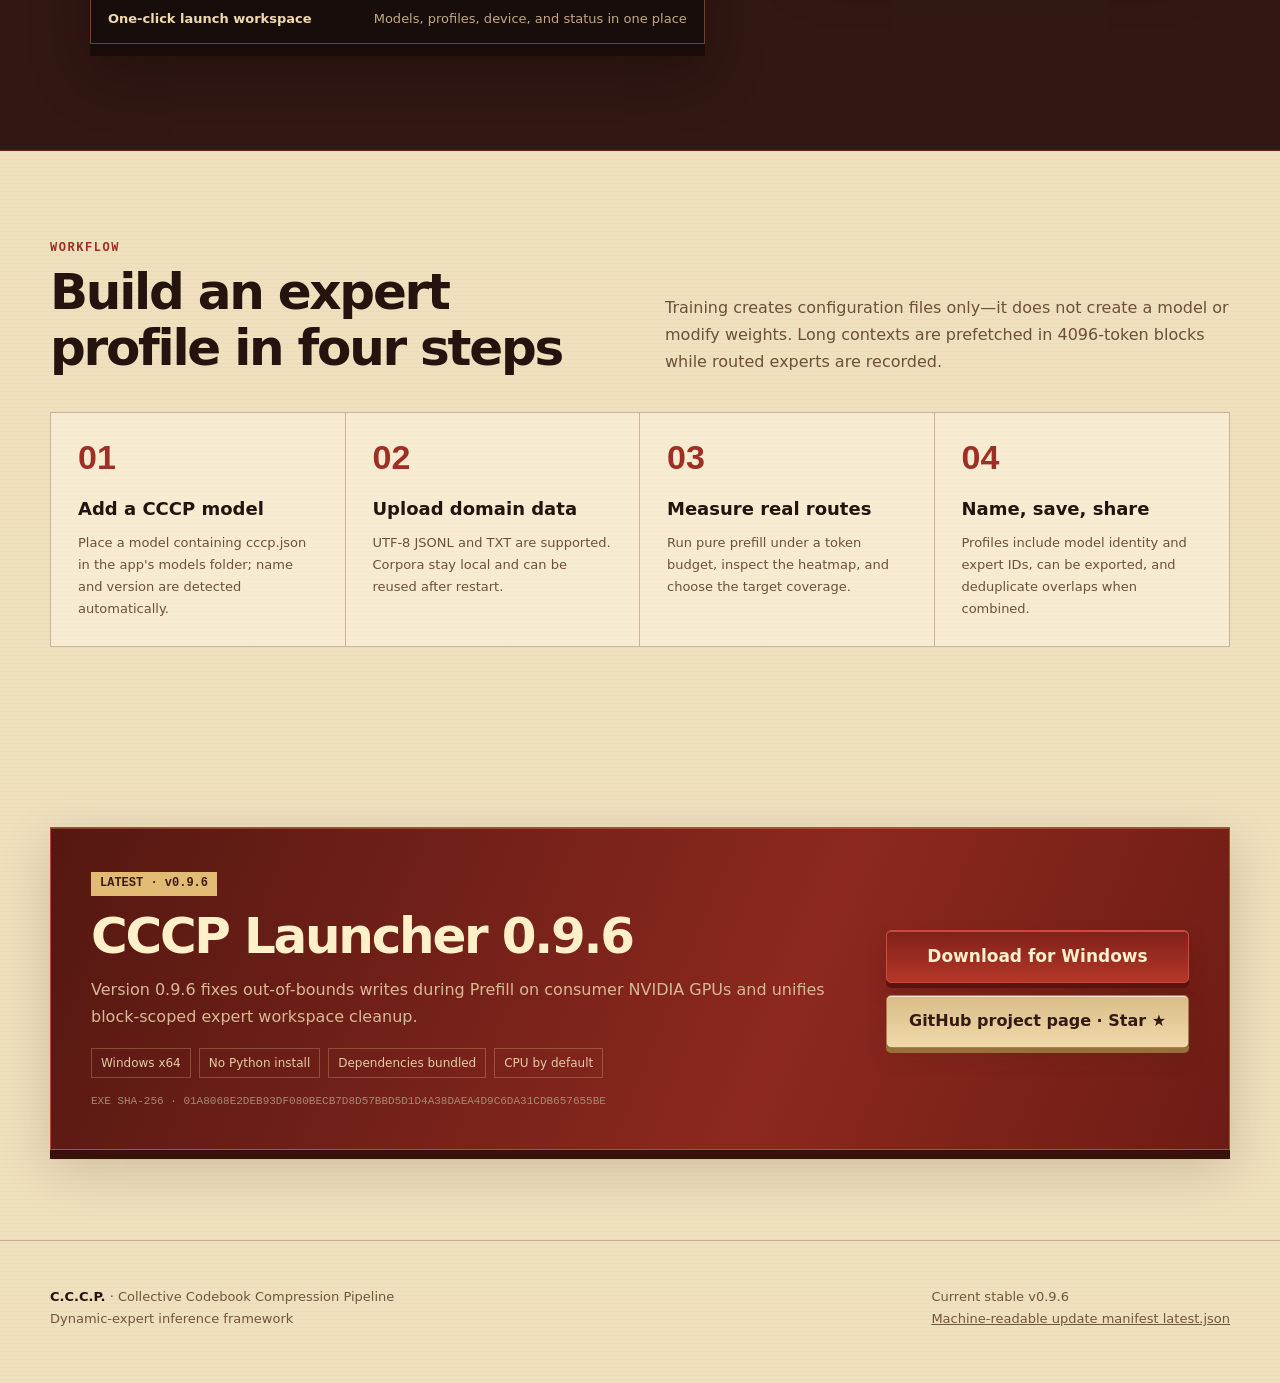
==== commit f6175315: "merge: v0.9.6 公开元数据与官网同步" ====
--- a/官网/index.html
+++ b/官网/index.html
@@ -295,7 +295,7 @@
         <a href="#framework" data-i18n="navFramework">框架能力</a><a href="#api" data-i18n="navApi">API 接入</a><a href="#evidence" data-i18n="navEvidence">实验数据</a><a href="#screens" data-i18n="navScreens">应用实图</a><a href="#workflow" data-i18n="navWorkflow">使用流程</a><a href="#download" data-i18n="navDownload">下载</a>
       </nav>
       <div class="lang-switch" role="group" aria-label="Language"><button class="lang-btn" type="button" data-lang="zh">中文</button><button class="lang-btn" type="button" data-lang="en">EN</button><button class="lang-btn" type="button" data-lang="ru">RU</button></div>
-      <span class="top-version" id="topVersion">v0.9.4</span>
+      <span class="top-version" id="topVersion">v0.9.6</span>
     </div>
   </header>
 
@@ -420,7 +420,7 @@
 
     <section class="showcase" id="screens">
       <div class="wrap">
-        <header class="section-head"><div><div class="section-kicker">REAL APPLICATION</div><h2 data-i18n="screensTitle">这是启动器真实界面</h2></div><p data-i18n="screensLead">首页聚焦模型、配置与一键启动；MoE 可扫描专家热力图，Dense 模型则直接完整加载。截图来自 0.9.4 本地运行版本。</p></header>
+        <header class="section-head"><div><div class="section-kicker">REAL APPLICATION</div><h2 data-i18n="screensTitle">这是启动器真实界面</h2></div><p data-i18n="screensLead">首页聚焦模型、配置与一键启动；MoE 可扫描专家热力图，Dense 模型则直接完整加载。截图来自 0.9.6 本地运行版本。</p></header>
         <div class="shots">
           <figure class="shot"><img src="./assets/launcher-home.jpg" alt="CCCP launcher home" width="1280" height="720" loading="lazy" decoding="async"><figcaption><b data-i18n="shot1Title">一键启动工作台</b><span data-i18n="shot1Text">模型、配置、设备与状态集中管理</span></figcaption></figure>
           <figure class="shot"><img src="./assets/launcher-training.jpg" alt="CCCP route training" width="1280" height="720" loading="lazy" decoding="async"><figcaption><b data-i18n="shot2Title">Token 路由扫描</b><span data-i18n="shot2Text">语料库、扫描配置与任务进度</span></figcaption></figure>
@@ -440,32 +440,32 @@
       </div>
     </section>
 
-    <section id="download"><div class="wrap"><div class="release-card"><div><span class="release-version" id="releaseVersion">LATEST · v0.9.4</span><h2 id="releaseTitle" data-i18n="releaseTitle">CCCP 启动器 0.9.4</h2><p data-i18n="releaseSummary">0.9.4 修复双路 NUMA 服务器上的 CPU Q4 页归属与线程调度，并保留已验证的 GPU 推理路径。</p><div class="release-meta"><span>Windows x64</span><span data-i18n="noPython">无需安装 Python</span><span data-i18n="depsBundled">依赖随包提供</span><span data-i18n="cpuDefault">默认 CPU 推理</span></div><div class="sha">EXE SHA-256 · <span id="releaseSha">75CF6EB189F861BEBE2A529F0D35F34C68DBA0CC88791E65E1886D6FEE778E37</span></div></div><div class="release-actions"><a class="btn primary download-link" href="https://github.com/Value99/CCCP/releases/tag/v0.9.4" target="_blank" rel="noopener" data-i18n="downloadWindows">立即下载 Windows 版</a><a class="btn secondary" href="https://github.com/Value99/CCCP.git" target="_blank" rel="noopener" data-i18n="viewSource">GitHub 项目主页 · Star ★</a></div></div></div></section>
+    <section id="download"><div class="wrap"><div class="release-card"><div><span class="release-version" id="releaseVersion">LATEST · v0.9.6</span><h2 id="releaseTitle" data-i18n="releaseTitle">CCCP 启动器 0.9.6</h2><p data-i18n="releaseSummary">0.9.6 修复消费级 NVIDIA 显卡 Prefill 期间的越界写入，并统一专家展开工作区的块级收尾。</p><div class="release-meta"><span>Windows x64</span><span data-i18n="noPython">无需安装 Python</span><span data-i18n="depsBundled">依赖随包提供</span><span data-i18n="cpuDefault">默认 CPU 推理</span></div><div class="sha">EXE SHA-256 · <span id="releaseSha">01A8068E2DEB93DF080BECB7D8D57BBD5D1D4A38DAEA4D9C6DA31CDB657655BE</span></div></div><div class="release-actions"><a class="btn primary download-link" href="https://github.com/Value99/CCCP/releases/tag/v0.9.6" target="_blank" rel="noopener" data-i18n="downloadWindows">立即下载 Windows 版</a><a class="btn secondary" href="https://github.com/Value99/CCCP.git" target="_blank" rel="noopener" data-i18n="viewSource">GitHub 项目主页 · Star ★</a></div></div></div></section>
   </main>
 
-  <footer><div class="wrap footer-row"><div><strong>C.C.C.P.</strong> · Collective Codebook Compression Pipeline<br><span data-i18n="footerFramework">动态专家推理框架</span></div><div><span data-i18n="stableVersion">当前稳定版</span> <span id="footerVersion">v0.9.4</span><br><a href="latest.json" data-i18n="machineManifest">机器可读更新清单 latest.json</a></div></div></footer>
+  <footer><div class="wrap footer-row"><div><strong>C.C.C.P.</strong> · Collective Codebook Compression Pipeline<br><span data-i18n="footerFramework">动态专家推理框架</span></div><div><span data-i18n="stableVersion">当前稳定版</span> <span id="footerVersion">v0.9.6</span><br><a href="latest.json" data-i18n="machineManifest">机器可读更新清单 latest.json</a></div></div></footer>
   <div class="toast" id="toast" role="status" aria-live="polite">提取码已复制：cccp</div>
 
   <script>
     (() => {
-      const fallback = { version: "0.9.4", download: { url: "https://github.com/Value99/CCCP/releases/tag/v0.9.4", extraction_code: "" }, launcher: { sha256: "75CF6EB189F861BEBE2A529F0D35F34C68DBA0CC88791E65E1886D6FEE778E37" } };
+      const fallback = { version: "0.9.6", download: { url: "https://github.com/Value99/CCCP/releases/tag/v0.9.6", extraction_code: "" }, launcher: { sha256: "01A8068E2DEB93DF080BECB7D8D57BBD5D1D4A38DAEA4D9C6DA31CDB657655BE" } };
       let currentRelease = fallback;
       const i18n = {
         zh: {
-          navFramework:"框架能力",navEvidence:"实验数据",navScreens:"应用实图",navWorkflow:"使用流程",navDownload:"下载",heroTitle:"让大型 MoE 模型离普通电脑更近",heroLead:"动态专家推理框架与桌面启动器。依据任务语料生成可分享的专家配置，在不删减专家、不改动模型权重的前提下，让真正需要的专家常驻并保持完整路由能力。",downloadWindows:"立即下载 Windows 版",githubStar:"GitHub · 推荐 Star ★",codeLabel:"百度网盘提取码",packageNote:"· Windows x64 · 独立 Python 与依赖已随包提供",metricUseful:"更加易用 · 一键包，打开就用",metricSaving:"更节省 · 重复专家只计算一次",metricSmart:"更智能 · 由真实路由热力图规划",metricRapid:"更迅速 · 码本缓存与 CPU 算子加速",frameworkTitle:"不是缩小模型，<br>而是更聪明地装载它",frameworkLead:"CCCP 把“模型权重”和“任务配置”分开：配置记录模型名、版本、指纹和专家编号，便于分享、组合与复现；相同专家自动去重，完整专家集合仍然保留可路由。",feature1Title:"任务专用配置",feature1Text:"使用角色扮演、代码或其他领域语料进行纯 prefill 路由扫描，依据命中热力图选择覆盖范围。",feature2Title:"不删减专家",feature2Text:"配置决定常驻专家集合，但不会裁剪模型权重或修改 top-k；容量不足时自动退到映射与磁盘兜底。",feature3Title:"离线环境",feature3Text:"启动器、Python 运行时、CPU 算子与依赖统一封装。用户下载后双击 EXE，无需另装 Python。",feature4Title:"多环境探测",feature4Text:"CPU 为默认路径，并可按机器自动探测 NVIDIA CUDA 与 AMD ROCm/HIP 独立推理环境。",evidenceTitle:"不是概念图，<br>是 146,115 token 的完整结果",sourceRepo:"CCCP 项目主页 ↗",sourceReadme:"CCCP 评测说明 ↗",sourceModel:"官方 284B 模型卡 ↗",evidenceLead:"以下 CCCP-S 数字来自 DeepSeek-V4-Flash-0731 的 WikiText-2 标准化评测；Mean KLD 越低越好，same-top 越高越好。所有数据已按官网视觉重新制表。",protocolModel:"官方 Flash-0731 权重",protocolDataset:"校验原始字节与 token 对齐",protocolContext:"每条序列固定上下文",protocolChunks:"完整结果，无中途样本",protocolTokens:"计分 token",protocolReference:"官方 runtime 参考",compressionBasis:"以官方 284B 参数量的 BF16 理论权重字节数为基线",compressionRatio:"理论 BF16 压缩比",spaceReduction:"理论权重字节减少",effectiveBpw:"有效 bit / parameter",cccpIntro:"完整常驻 TP1×6 路径。在约 76.5 GiB 的体积下，同时取得更低的分布偏差与更高的 top-1 对齐率。",sizeLabel:"模型体积",kldNote:"越低越接近 BF16 参考分布",topNote:"与 BF16 argmax 一致率",nearSize:"近乎相同体积",smallerSize:"CCCP 少 1.046 GiB",deltaSize:"GiB，CCCP 更小",deltaKld:"Mean KLD 降幅",deltaTop:"same-top 百分点",tableType:"类型",tableModel:"模型",tableSize:"大小 (GiB)",tableExec:"执行方式",dataCaveat:"对比值由公开表格计算。6.92× 与 85.54% 以 284B 参数的 BF16 理论字节数为基线，不等同于官方混合精度下载包压缩率；CCCP 与 UD 的执行路径不同，因此本组数据用于证明“体积—保真度”优势，不作为吞吐速度结论。",sourceProof:"查看用户提供的原始实验截图",sourceCaption:"原始表格保留完整实验协议、字节数、Mean KLD、same-top 与执行方式，便于逐项复核。",screensTitle:"这是启动器真实界面",screensLead:"首页聚焦“选模型、勾配置、一键启动”；训练页按 token 扫描语料并输出专家热力图。截图来自 0.9.4 本地运行版本。",shot1Title:"一键启动工作台",shot1Text:"模型、配置、设备与状态集中管理",shot2Title:"Token 路由扫描",shot2Text:"语料库、扫描配置与任务进度",workflowTitle:"四步建立你的专家配置",workflowLead:"这里的“训练”只生成配置文件，不生成新模型，也不修改原始权重。超长上下文按 4096 token 块执行 prefill，并持续记录各层路由专家。",step1Title:"放入 CCCP 模型",step1Text:"将含 cccp.json 的模型目录放入应用 models 文件夹，启动器自动识别模型与版本。",step2Title:"上传领域语料",step2Text:"支持 UTF-8 JSONL / TXT；语料保存在本地，可在下一次启动时继续复用。",step3Title:"扫描真实路由",step3Text:"按 token 预算完成纯 prefill，查看专家热力图并拖动覆盖率估算配置体积。",step4Title:"命名、保存、分享",step4Text:"配置带模型名、版本、指纹与专家编号，可导出分享，也可多选并自动去重合并。",releaseTitle:"CCCP 启动器 {version}",releaseSummary:"0.9.4 合并当前最优 Dense VQ、MTP 与 MoE 推理实现，并完成四类真实模型和桌面 GUI 回归。",noPython:"无需安装 Python",depsBundled:"依赖随包提供",cpuDefault:"默认 CPU 推理",baiduDownload:"下载 Windows 版",viewSource:"GitHub 项目主页 · Star ★",footerFramework:"动态专家推理框架",stableVersion:"当前稳定版",machineManifest:"机器可读更新清单 latest.json",toast:"下载页已打开"
+          navFramework:"框架能力",navEvidence:"实验数据",navScreens:"应用实图",navWorkflow:"使用流程",navDownload:"下载",heroTitle:"让大型 MoE 模型离普通电脑更近",heroLead:"动态专家推理框架与桌面启动器。依据任务语料生成可分享的专家配置，在不删减专家、不改动模型权重的前提下，让真正需要的专家常驻并保持完整路由能力。",downloadWindows:"立即下载 Windows 版",githubStar:"GitHub · 推荐 Star ★",codeLabel:"百度网盘提取码",packageNote:"· Windows x64 · 独立 Python 与依赖已随包提供",metricUseful:"更加易用 · 一键包，打开就用",metricSaving:"更节省 · 重复专家只计算一次",metricSmart:"更智能 · 由真实路由热力图规划",metricRapid:"更迅速 · 码本缓存与 CPU 算子加速",frameworkTitle:"不是缩小模型，<br>而是更聪明地装载它",frameworkLead:"CCCP 把“模型权重”和“任务配置”分开：配置记录模型名、版本、指纹和专家编号，便于分享、组合与复现；相同专家自动去重，完整专家集合仍然保留可路由。",feature1Title:"任务专用配置",feature1Text:"使用角色扮演、代码或其他领域语料进行纯 prefill 路由扫描，依据命中热力图选择覆盖范围。",feature2Title:"不删减专家",feature2Text:"配置决定常驻专家集合，但不会裁剪模型权重或修改 top-k；容量不足时自动退到映射与磁盘兜底。",feature3Title:"离线环境",feature3Text:"启动器、Python 运行时、CPU 算子与依赖统一封装。用户下载后双击 EXE，无需另装 Python。",feature4Title:"多环境探测",feature4Text:"CPU 为默认路径，并可按机器自动探测 NVIDIA CUDA 与 AMD ROCm/HIP 独立推理环境。",evidenceTitle:"不是概念图，<br>是 146,115 token 的完整结果",sourceRepo:"CCCP 项目主页 ↗",sourceReadme:"CCCP 评测说明 ↗",sourceModel:"官方 284B 模型卡 ↗",evidenceLead:"以下 CCCP-S 数字来自 DeepSeek-V4-Flash-0731 的 WikiText-2 标准化评测；Mean KLD 越低越好，same-top 越高越好。所有数据已按官网视觉重新制表。",protocolModel:"官方 Flash-0731 权重",protocolDataset:"校验原始字节与 token 对齐",protocolContext:"每条序列固定上下文",protocolChunks:"完整结果，无中途样本",protocolTokens:"计分 token",protocolReference:"官方 runtime 参考",compressionBasis:"以官方 284B 参数量的 BF16 理论权重字节数为基线",compressionRatio:"理论 BF16 压缩比",spaceReduction:"理论权重字节减少",effectiveBpw:"有效 bit / parameter",cccpIntro:"完整常驻 TP1×6 路径。在约 76.5 GiB 的体积下，同时取得更低的分布偏差与更高的 top-1 对齐率。",sizeLabel:"模型体积",kldNote:"越低越接近 BF16 参考分布",topNote:"与 BF16 argmax 一致率",nearSize:"近乎相同体积",smallerSize:"CCCP 少 1.046 GiB",deltaSize:"GiB，CCCP 更小",deltaKld:"Mean KLD 降幅",deltaTop:"same-top 百分点",tableType:"类型",tableModel:"模型",tableSize:"大小 (GiB)",tableExec:"执行方式",dataCaveat:"对比值由公开表格计算。6.92× 与 85.54% 以 284B 参数的 BF16 理论字节数为基线，不等同于官方混合精度下载包压缩率；CCCP 与 UD 的执行路径不同，因此本组数据用于证明“体积—保真度”优势，不作为吞吐速度结论。",sourceProof:"查看用户提供的原始实验截图",sourceCaption:"原始表格保留完整实验协议、字节数、Mean KLD、same-top 与执行方式，便于逐项复核。",screensTitle:"这是启动器真实界面",screensLead:"首页聚焦“选模型、勾配置、一键启动”；训练页按 token 扫描语料并输出专家热力图。截图来自 0.9.6 本地运行版本。",shot1Title:"一键启动工作台",shot1Text:"模型、配置、设备与状态集中管理",shot2Title:"Token 路由扫描",shot2Text:"语料库、扫描配置与任务进度",workflowTitle:"四步建立你的专家配置",workflowLead:"这里的“训练”只生成配置文件，不生成新模型，也不修改原始权重。超长上下文按 4096 token 块执行 prefill，并持续记录各层路由专家。",step1Title:"放入 CCCP 模型",step1Text:"将含 cccp.json 的模型目录放入应用 models 文件夹，启动器自动识别模型与版本。",step2Title:"上传领域语料",step2Text:"支持 UTF-8 JSONL / TXT；语料保存在本地，可在下一次启动时继续复用。",step3Title:"扫描真实路由",step3Text:"按 token 预算完成纯 prefill，查看专家热力图并拖动覆盖率估算配置体积。",step4Title:"命名、保存、分享",step4Text:"配置带模型名、版本、指纹与专家编号，可导出分享，也可多选并自动去重合并。",releaseTitle:"CCCP 启动器 {version}",releaseSummary:"0.9.6 修复消费级 NVIDIA 显卡 Prefill 期间的越界写入，并统一专家展开工作区的块级收尾。",noPython:"无需安装 Python",depsBundled:"依赖随包提供",cpuDefault:"默认 CPU 推理",baiduDownload:"下载 Windows 版",viewSource:"GitHub 项目主页 · Star ★",footerFramework:"动态专家推理框架",stableVersion:"当前稳定版",machineManifest:"机器可读更新清单 latest.json",toast:"下载页已打开"
         },
         en: {
-          navFramework:"Framework",navEvidence:"Benchmarks",navScreens:"Application",navWorkflow:"Workflow",navDownload:"Download",heroTitle:"Bring massive MoE models closer to everyday PCs",heroLead:"A dynamic-expert inference framework and desktop launcher. Build shareable expert profiles from task corpora, keep the complete routing space, and load the experts that matter without pruning experts or modifying model weights.",downloadWindows:"Download for Windows",githubStar:"GitHub · Star recommended ★",codeLabel:"Baidu extraction code",packageNote:"· Windows x64 · bundled Python runtime and dependencies",metricUseful:"Easier to use · one package, open and run",metricSaving:"Duplicate experts counted once",metricSmart:"Planned from real routing heatmaps",metricRapid:"Codebook cache and CPU operators",frameworkTitle:"Not a smaller model.<br>A smarter way to load it.",frameworkLead:"CCCP separates model weights from task profiles. Every profile records model name, version, fingerprint, and expert IDs for sharing and reproducibility. Overlapping experts are deduplicated while the full routing space remains available.",feature1Title:"Task profiles",feature1Text:"Run pure-prefill route scans on role-play, code, or domain corpora and choose coverage from the measured expert heatmap.",feature2Title:"No expert pruning",feature2Text:"Profiles define residency, not model surgery. Experts and top-k remain intact; low capacity falls back to mapping and disk.",feature3Title:"Offline runtime",feature3Text:"The launcher, Python runtime, CPU operators, and dependencies ship together. Download and double-click the EXE.",feature4Title:"Multiple backends",feature4Text:"CPU is the default path, with automatic detection of isolated NVIDIA CUDA and AMD ROCm/HIP environments.",evidenceTitle:"Not a concept chart.<br>A complete 146,115-token result.",sourceRepo:"CCCP project page ↗",sourceReadme:"CCCP evaluation notes ↗",sourceModel:"Official 284B model card ↗",evidenceLead:"The CCCP-S figures below come from a standardized WikiText-2 evaluation of DeepSeek-V4-Flash-0731. Lower Mean KLD and higher same-top are better. The source data has been redrawn in the site's visual language.",protocolModel:"Official Flash-0731 weights",protocolDataset:"Verified raw bytes and token alignment",protocolContext:"Fixed context per sequence",protocolChunks:"Complete results; no partial runs",protocolTokens:"scored tokens",protocolReference:"Official runtime reference",compressionBasis:"BF16 theoretical weight bytes for the official 284B parameter count",compressionRatio:"theoretical BF16 compression",spaceReduction:"theoretical weight-byte reduction",effectiveBpw:"effective bit / parameter",cccpIntro:"Full-resident TP1×6. At about 76.5 GiB it combines lower distribution error with higher top-1 agreement.",sizeLabel:"Model size",kldNote:"Lower is closer to BF16 logits",topNote:"Agreement with BF16 argmax",nearSize:"Nearly identical size",smallerSize:"CCCP is 1.046 GiB smaller",deltaSize:"GiB smaller for CCCP",deltaKld:"lower Mean KLD",deltaTop:"same-top percentage points",tableType:"Type",tableModel:"Model",tableSize:"Size (GiB)",tableExec:"Execution",dataCaveat:"Deltas are calculated from the published table. The 6.92× / 85.54% figures use the theoretical BF16 bytes for 284B parameters and are not the compression ratio of the official mixed-precision download. CCCP and UD use different execution paths, so these results demonstrate size–fidelity efficiency, not throughput.",sourceProof:"View the original benchmark screenshot",sourceCaption:"The source table preserves the protocol, byte counts, Mean KLD, same-top, and execution paths for direct verification.",screensTitle:"The real launcher interface",screensLead:"The home page focuses on model, profile, and one-click launch. The training page scans tokens and produces an expert heatmap. Screenshots are from local version 0.9.4.",shot1Title:"One-click launch workspace",shot1Text:"Models, profiles, device, and status in one place",shot2Title:"Token route scan",shot2Text:"Corpus library, scan settings, and job progress",workflowTitle:"Build an expert profile in four steps",workflowLead:"Training creates configuration files only—it does not create a model or modify weights. Long contexts are prefetched in 4096-token blocks while routed experts are recorded.",step1Title:"Add a CCCP model",step1Text:"Place a model containing cccp.json in the app's models folder; name and version are detected automatically.",step2Title:"Upload domain data",step2Text:"UTF-8 JSONL and TXT are supported. Corpora stay local and can be reused after restart.",step3Title:"Measure real routes",step3Text:"Run pure prefill under a token budget, inspect the heatmap, and choose the target coverage.",step4Title:"Name, save, share",step4Text:"Profiles include model identity and expert IDs, can be exported, and deduplicate overlaps when combined.",releaseTitle:"CCCP Launcher {version}",releaseSummary:"Version 0.9.4 combines the current best Dense VQ, MTP, and MoE inference paths and completes real-model and desktop GUI regressions.",noPython:"No Python install",depsBundled:"Dependencies bundled",cpuDefault:"CPU by default",baiduDownload:"Baidu download · cccp",viewSource:"GitHub project page · Star ★",footerFramework:"Dynamic-expert inference framework",stableVersion:"Current stable",machineManifest:"Machine-readable update manifest latest.json",toast:"Extraction code copied: cccp"
+          navFramework:"Framework",navEvidence:"Benchmarks",navScreens:"Application",navWorkflow:"Workflow",navDownload:"Download",heroTitle:"Bring massive MoE models closer to everyday PCs",heroLead:"A dynamic-expert inference framework and desktop launcher. Build shareable expert profiles from task corpora, keep the complete routing space, and load the experts that matter without pruning experts or modifying model weights.",downloadWindows:"Download for Windows",githubStar:"GitHub · Star recommended ★",codeLabel:"Baidu extraction code",packageNote:"· Windows x64 · bundled Python runtime and dependencies",metricUseful:"Easier to use · one package, open and run",metricSaving:"Duplicate experts counted once",metricSmart:"Planned from real routing heatmaps",metricRapid:"Codebook cache and CPU operators",frameworkTitle:"Not a smaller model.<br>A smarter way to load it.",frameworkLead:"CCCP separates model weights from task profiles. Every profile records model name, version, fingerprint, and expert IDs for sharing and reproducibility. Overlapping experts are deduplicated while the full routing space remains available.",feature1Title:"Task profiles",feature1Text:"Run pure-prefill route scans on role-play, code, or domain corpora and choose coverage from the measured expert heatmap.",feature2Title:"No expert pruning",feature2Text:"Profiles define residency, not model surgery. Experts and top-k remain intact; low capacity falls back to mapping and disk.",feature3Title:"Offline runtime",feature3Text:"The launcher, Python runtime, CPU operators, and dependencies ship together. Download and double-click the EXE.",feature4Title:"Multiple backends",feature4Text:"CPU is the default path, with automatic detection of isolated NVIDIA CUDA and AMD ROCm/HIP environments.",evidenceTitle:"Not a concept chart.<br>A complete 146,115-token result.",sourceRepo:"CCCP project page ↗",sourceReadme:"CCCP evaluation notes ↗",sourceModel:"Official 284B model card ↗",evidenceLead:"The CCCP-S figures below come from a standardized WikiText-2 evaluation of DeepSeek-V4-Flash-0731. Lower Mean KLD and higher same-top are better. The source data has been redrawn in the site's visual language.",protocolModel:"Official Flash-0731 weights",protocolDataset:"Verified raw bytes and token alignment",protocolContext:"Fixed context per sequence",protocolChunks:"Complete results; no partial runs",protocolTokens:"scored tokens",protocolReference:"Official runtime reference",compressionBasis:"BF16 theoretical weight bytes for the official 284B parameter count",compressionRatio:"theoretical BF16 compression",spaceReduction:"theoretical weight-byte reduction",effectiveBpw:"effective bit / parameter",cccpIntro:"Full-resident TP1×6. At about 76.5 GiB it combines lower distribution error with higher top-1 agreement.",sizeLabel:"Model size",kldNote:"Lower is closer to BF16 logits",topNote:"Agreement with BF16 argmax",nearSize:"Nearly identical size",smallerSize:"CCCP is 1.046 GiB smaller",deltaSize:"GiB smaller for CCCP",deltaKld:"lower Mean KLD",deltaTop:"same-top percentage points",tableType:"Type",tableModel:"Model",tableSize:"Size (GiB)",tableExec:"Execution",dataCaveat:"Deltas are calculated from the published table. The 6.92× / 85.54% figures use the theoretical BF16 bytes for 284B parameters and are not the compression ratio of the official mixed-precision download. CCCP and UD use different execution paths, so these results demonstrate size–fidelity efficiency, not throughput.",sourceProof:"View the original benchmark screenshot",sourceCaption:"The source table preserves the protocol, byte counts, Mean KLD, same-top, and execution paths for direct verification.",screensTitle:"The real launcher interface",screensLead:"The home page focuses on model, profile, and one-click launch. The training page scans tokens and produces an expert heatmap. Screenshots are from local version 0.9.6.",shot1Title:"One-click launch workspace",shot1Text:"Models, profiles, device, and status in one place",shot2Title:"Token route scan",shot2Text:"Corpus library, scan settings, and job progress",workflowTitle:"Build an expert profile in four steps",workflowLead:"Training creates configuration files only—it does not create a model or modify weights. Long contexts are prefetched in 4096-token blocks while routed experts are recorded.",step1Title:"Add a CCCP model",step1Text:"Place a model containing cccp.json in the app's models folder; name and version are detected automatically.",step2Title:"Upload domain data",step2Text:"UTF-8 JSONL and TXT are supported. Corpora stay local and can be reused after restart.",step3Title:"Measure real routes",step3Text:"Run pure prefill under a token budget, inspect the heatmap, and choose the target coverage.",step4Title:"Name, save, share",step4Text:"Profiles include model identity and expert IDs, can be exported, and deduplicate overlaps when combined.",releaseTitle:"CCCP Launcher {version}",releaseSummary:"Version 0.9.6 fixes out-of-bounds writes during Prefill on consumer NVIDIA GPUs and unifies block-scoped expert workspace cleanup.",noPython:"No Python install",depsBundled:"Dependencies bundled",cpuDefault:"CPU by default",baiduDownload:"Baidu download · cccp",viewSource:"GitHub project page · Star ★",footerFramework:"Dynamic-expert inference framework",stableVersion:"Current stable",machineManifest:"Machine-readable update manifest latest.json",toast:"Extraction code copied: cccp"
         },
         ru: {
-          navFramework:"Возможности",navEvidence:"Тесты",navScreens:"Приложение",navWorkflow:"Процесс",navDownload:"Скачать",heroTitle:"Большие MoE-модели — ближе к обычному ПК",heroLead:"Фреймворк динамических экспертов и настольный запускатор. Создавайте переносимые профили по корпусу задачи, сохраняя полное пространство маршрутизации без удаления экспертов и изменения весов модели.",downloadWindows:"Скачать для Windows",githubStar:"GitHub · рекомендуем Star ★",codeLabel:"Код Baidu",packageNote:"· Windows x64 · Python и зависимости включены",metricUseful:"Проще использовать · один пакет, открыть и запустить",metricSaving:"Повторы экспертов считаются один раз",metricSmart:"Планирование по реальной тепловой карте",metricRapid:"Кэш кодбуков и CPU-операторы",frameworkTitle:"Не уменьшать модель.<br>Загружать её умнее.",frameworkLead:"CCCP разделяет веса модели и профили задач. Профиль хранит имя, версию, отпечаток модели и номера экспертов; пересечения удаляются при объединении, а полная маршрутизация сохраняется.",feature1Title:"Профили задач",feature1Text:"Чистый prefill-скан для ролевых, программных и других корпусов с выбором покрытия по тепловой карте экспертов.",feature2Title:"Без удаления экспертов",feature2Text:"Профиль управляет резидентностью, но не меняет top-k и веса. При нехватке памяти включается отображение и диск.",feature3Title:"Автономная среда",feature3Text:"Запускатор, Python, CPU-операторы и зависимости поставляются вместе. Достаточно скачать и открыть EXE.",feature4Title:"Несколько бэкендов",feature4Text:"CPU используется по умолчанию; среды NVIDIA CUDA и AMD ROCm/HIP определяются автоматически.",evidenceTitle:"Не рекламная схема.<br>Полный результат на 146 115 токенах.",sourceRepo:"Страница проекта CCCP ↗",sourceReadme:"Описание оценки CCCP ↗",sourceModel:"Официальная карточка модели 284B ↗",evidenceLead:"Данные CCCP-S получены в стандартизированном тесте DeepSeek-V4-Flash-0731 на WikiText-2. Для Mean KLD меньше — лучше, для same-top больше — лучше. Исходные числа оформлены в едином стиле сайта.",protocolModel:"Официальные веса Flash-0731",protocolDataset:"Проверено совпадение байтов и токенов",protocolContext:"Фиксированный контекст",protocolChunks:"Полный прогон без частичных результатов",protocolTokens:"оцениваемых токенов",protocolReference:"Эталон официального runtime",compressionBasis:"Теоретические BF16-байты для официальных 284 млрд параметров",compressionRatio:"теоретическое сжатие BF16",spaceReduction:"сокращение теоретических байтов весов",effectiveBpw:"эффективных bit / parameter",cccpIntro:"Полностью резидентный TP1×6. При объёме около 76,5 GiB он сочетает меньшую ошибку распределения и большее top-1 совпадение.",sizeLabel:"Размер модели",kldNote:"Меньше — ближе к BF16",topNote:"Совпадение с BF16 argmax",nearSize:"Почти одинаковый размер",smallerSize:"CCCP меньше на 1,046 GiB",deltaSize:"GiB — CCCP меньше",deltaKld:"снижение Mean KLD",deltaTop:"п.п. same-top",tableType:"Тип",tableModel:"Модель",tableSize:"Размер (GiB)",tableExec:"Исполнение",dataCaveat:"Разницы рассчитаны по опубликованной таблице. Значения 6,92× и 85,54% используют теоретический объём BF16 для 284 млрд параметров и не являются сжатием официального mixed-precision архива. Пути CCCP и UD различаются, поэтому данные подтверждают эффективность «размер–точность», а не скорость.",sourceProof:"Открыть исходный снимок результатов",sourceCaption:"В исходной таблице сохранены протокол, число байтов, Mean KLD, same-top и способы исполнения для прямой проверки.",screensTitle:"Реальный интерфейс запускатора",screensLead:"Главная страница объединяет модель, профиль и запуск. Страница обучения сканирует токены и строит тепловую карту экспертов. Снимки сделаны в локальной версии 0.9.4.",shot1Title:"Рабочая область запуска",shot1Text:"Модели, профили, устройство и состояние",shot2Title:"Сканирование маршрутов",shot2Text:"Корпус, параметры скана и ход задачи",workflowTitle:"Профиль экспертов за четыре шага",workflowLead:"«Обучение» создаёт только конфигурацию: новая модель не создаётся, веса не меняются. Длинный контекст обрабатывается блоками по 4096 токенов.",step1Title:"Добавьте модель CCCP",step1Text:"Поместите каталог с cccp.json в папку models — имя и версия определятся автоматически.",step2Title:"Загрузите корпус",step2Text:"Поддерживаются UTF-8 JSONL и TXT. Данные остаются локально и доступны после перезапуска.",step3Title:"Измерьте маршруты",step3Text:"Запустите чистый prefill по бюджету токенов, изучите тепловую карту и выберите покрытие.",step4Title:"Назовите и сохраните",step4Text:"Профиль содержит идентификатор модели и экспертов, экспортируется и устраняет повторы при объединении.",releaseTitle:"Запускатор CCCP {version}",releaseSummary:"Версия 0.9.4 объединяет лучшие текущие пути Dense VQ, MTP и MoE и проходит проверку на реальных моделях и в GUI.",noPython:"Python не требуется",depsBundled:"Зависимости включены",cpuDefault:"CPU по умолчанию",baiduDownload:"Скачать с Baidu · cccp",viewSource:"Страница проекта GitHub · Star ★",footerFramework:"Фреймворк динамических экспертов",stableVersion:"Стабильная версия",machineManifest:"Машиночитаемый манифест latest.json",toast:"Код скопирован: cccp"
+          navFramework:"Возможности",navEvidence:"Тесты",navScreens:"Приложение",navWorkflow:"Процесс",navDownload:"Скачать",heroTitle:"Большие MoE-модели — ближе к обычному ПК",heroLead:"Фреймворк динамических экспертов и настольный запускатор. Создавайте переносимые профили по корпусу задачи, сохраняя полное пространство маршрутизации без удаления экспертов и изменения весов модели.",downloadWindows:"Скачать для Windows",githubStar:"GitHub · рекомендуем Star ★",codeLabel:"Код Baidu",packageNote:"· Windows x64 · Python и зависимости включены",metricUseful:"Проще использовать · один пакет, открыть и запустить",metricSaving:"Повторы экспертов считаются один раз",metricSmart:"Планирование по реальной тепловой карте",metricRapid:"Кэш кодбуков и CPU-операторы",frameworkTitle:"Не уменьшать модель.<br>Загружать её умнее.",frameworkLead:"CCCP разделяет веса модели и профили задач. Профиль хранит имя, версию, отпечаток модели и номера экспертов; пересечения удаляются при объединении, а полная маршрутизация сохраняется.",feature1Title:"Профили задач",feature1Text:"Чистый prefill-скан для ролевых, программных и других корпусов с выбором покрытия по тепловой карте экспертов.",feature2Title:"Без удаления экспертов",feature2Text:"Профиль управляет резидентностью, но не меняет top-k и веса. При нехватке памяти включается отображение и диск.",feature3Title:"Автономная среда",feature3Text:"Запускатор, Python, CPU-операторы и зависимости поставляются вместе. Достаточно скачать и открыть EXE.",feature4Title:"Несколько бэкендов",feature4Text:"CPU используется по умолчанию; среды NVIDIA CUDA и AMD ROCm/HIP определяются автоматически.",evidenceTitle:"Не рекламная схема.<br>Полный результат на 146 115 токенах.",sourceRepo:"Страница проекта CCCP ↗",sourceReadme:"Описание оценки CCCP ↗",sourceModel:"Официальная карточка модели 284B ↗",evidenceLead:"Данные CCCP-S получены в стандартизированном тесте DeepSeek-V4-Flash-0731 на WikiText-2. Для Mean KLD меньше — лучше, для same-top больше — лучше. Исходные числа оформлены в едином стиле сайта.",protocolModel:"Официальные веса Flash-0731",protocolDataset:"Проверено совпадение байтов и токенов",protocolContext:"Фиксированный контекст",protocolChunks:"Полный прогон без частичных результатов",protocolTokens:"оцениваемых токенов",protocolReference:"Эталон официального runtime",compressionBasis:"Теоретические BF16-байты для официальных 284 млрд параметров",compressionRatio:"теоретическое сжатие BF16",spaceReduction:"сокращение теоретических байтов весов",effectiveBpw:"эффективных bit / parameter",cccpIntro:"Полностью резидентный TP1×6. При объёме около 76,5 GiB он сочетает меньшую ошибку распределения и большее top-1 совпадение.",sizeLabel:"Размер модели",kldNote:"Меньше — ближе к BF16",topNote:"Совпадение с BF16 argmax",nearSize:"Почти одинаковый размер",smallerSize:"CCCP меньше на 1,046 GiB",deltaSize:"GiB — CCCP меньше",deltaKld:"снижение Mean KLD",deltaTop:"п.п. same-top",tableType:"Тип",tableModel:"Модель",tableSize:"Размер (GiB)",tableExec:"Исполнение",dataCaveat:"Разницы рассчитаны по опубликованной таблице. Значения 6,92× и 85,54% используют теоретический объём BF16 для 284 млрд параметров и не являются сжатием официального mixed-precision архива. Пути CCCP и UD различаются, поэтому данные подтверждают эффективность «размер–точность», а не скорость.",sourceProof:"Открыть исходный снимок результатов",sourceCaption:"В исходной таблице сохранены протокол, число байтов, Mean KLD, same-top и способы исполнения для прямой проверки.",screensTitle:"Реальный интерфейс запускатора",screensLead:"Главная страница объединяет модель, профиль и запуск. Страница обучения сканирует токены и строит тепловую карту экспертов. Снимки сделаны в локальной версии 0.9.6.",shot1Title:"Рабочая область запуска",shot1Text:"Модели, профили, устройство и состояние",shot2Title:"Сканирование маршрутов",shot2Text:"Корпус, параметры скана и ход задачи",workflowTitle:"Профиль экспертов за четыре шага",workflowLead:"«Обучение» создаёт только конфигурацию: новая модель не создаётся, веса не меняются. Длинный контекст обрабатывается блоками по 4096 токенов.",step1Title:"Добавьте модель CCCP",step1Text:"Поместите каталог с cccp.json в папку models — имя и версия определятся автоматически.",step2Title:"Загрузите корпус",step2Text:"Поддерживаются UTF-8 JSONL и TXT. Данные остаются локально и доступны после перезапуска.",step3Title:"Измерьте маршруты",step3Text:"Запустите чистый prefill по бюджету токенов, изучите тепловую карту и выберите покрытие.",step4Title:"Назовите и сохраните",step4Text:"Профиль содержит идентификатор модели и экспертов, экспортируется и устраняет повторы при объединении.",releaseTitle:"Запускатор CCCP {version}",releaseSummary:"Версия 0.9.6 объединяет лучшие текущие пути Dense VQ, MTP и MoE и проходит проверку на реальных моделях и в GUI.",noPython:"Python не требуется",depsBundled:"Зависимости включены",cpuDefault:"CPU по умолчанию",baiduDownload:"Скачать с Baidu · cccp",viewSource:"Страница проекта GitHub · Star ★",footerFramework:"Фреймворк динамических экспертов",stableVersion:"Стабильная версия",machineManifest:"Машиночитаемый манифест latest.json",toast:"Код скопирован: cccp"
         }
       };
       Object.assign(i18n.zh, {
         heroLead:"CCCP 推理框架与桌面启动器。MoE 模型可依据任务语料生成专家配置；Dense VQ 模型由清单自动识别并完整加载，均不改动模型权重。",
         frameworkLead:"CCCP 由模型清单驱动同一套多后端运行时：MoE 配置记录模型身份与专家编号并自动去重，Dense VQ 则直接加载完整模型，无需专家训练。",
-        screensLead:"首页聚焦模型、配置与一键启动；MoE 可扫描专家热力图，Dense 模型则直接完整加载。截图来自 0.9.4 本地运行版本。",
-        releaseSummary:"0.9.4 新增通用 Dense VQ 支持与 Qwen3.5 实模验证，同时保持 DeepSeek-V4、Kimi K3、GLM-5.2 回归通过。",
+        screensLead:"首页聚焦模型、配置与一键启动；MoE 可扫描专家热力图，Dense 模型则直接完整加载。截图来自 0.9.6 本地运行版本。",
+        releaseSummary:"0.9.6 修复消费级 NVIDIA 显卡 Prefill 期间的越界写入，并统一专家展开工作区的块级收尾。",
         metricSaving:"更节省 · 量化与专家探测，更省显存",
         metricSmart:"更智能 · 前置筛选，让专家各司其长",
         metricRapid:"更迅速 · 模型更小，海量优化加速",
@@ -479,8 +479,8 @@
       Object.assign(i18n.en, {
         heroLead:"A CCCP inference framework and desktop launcher. MoE models can build task profiles from corpora, while manifest-declared Dense VQ models load in full without modifying weights.",
         frameworkLead:"One manifest-driven multi-backend runtime serves both families: MoE profiles record model identity and expert IDs with deduplication, while Dense VQ models load directly and need no expert training.",
-        screensLead:"The home page centers model selection, profiles, and one-click launch. MoE models can scan expert heatmaps; Dense models load directly. Screenshots are from version 0.9.4.",
-        releaseSummary:"Version 0.9.4 adds generic Dense VQ support and real Qwen3.5 validation while preserving DeepSeek-V4, Kimi K3, and GLM-5.2 regressions.",
+        screensLead:"The home page centers model selection, profiles, and one-click launch. MoE models can scan expert heatmaps; Dense models load directly. Screenshots are from version 0.9.6.",
+        releaseSummary:"Version 0.9.6 fixes out-of-bounds writes during Prefill on consumer NVIDIA GPUs and unifies block-scoped expert workspace cleanup.",
         metricSaving:"More saving · quantization and expert detection reduce memory",
         metricSmart:"Smarter · pre-filtered experts play to their strengths",
         metricRapid:"Faster · a smaller model plus extensive optimization",
@@ -494,8 +494,8 @@
       Object.assign(i18n.ru, {
         heroLead:"CCCP — среда инференса и настольный запускатор. Для MoE создаются профили по корпусу, а Dense VQ определяется манифестом и загружается целиком без изменения весов.",
         frameworkLead:"Один многоплатформенный runtime управляется манифестом: профили MoE хранят идентификатор модели и экспертов, а Dense VQ загружается напрямую и не требует обучения экспертов.",
-        screensLead:"На главной странице находятся модель, профиль и запуск. Для MoE доступна тепловая карта экспертов, Dense загружается напрямую. Снимки версии 0.9.4.",
-        releaseSummary:"Версия 0.9.4 добавляет универсальную поддержку Dense VQ и реальную проверку Qwen3.5, сохраняя регрессии DeepSeek-V4, Kimi K3 и GLM-5.2.",
+        screensLead:"На главной странице находятся модель, профиль и запуск. Для MoE доступна тепловая карта экспертов, Dense загружается напрямую. Снимки версии 0.9.6.",
+        releaseSummary:"Версия 0.9.6 исправляет записи за границы памяти во время Prefill на потребительских NVIDIA и унифицирует блочную очистку рабочих областей.",
         metricSaving:"Экономнее · квантование и отбор экспертов снижают расход памяти",
         metricSmart:"Умнее · предварительный отбор раскрывает сильные стороны экспертов",
         metricRapid:"Быстрее · меньшая модель и масштабная оптимизация",
